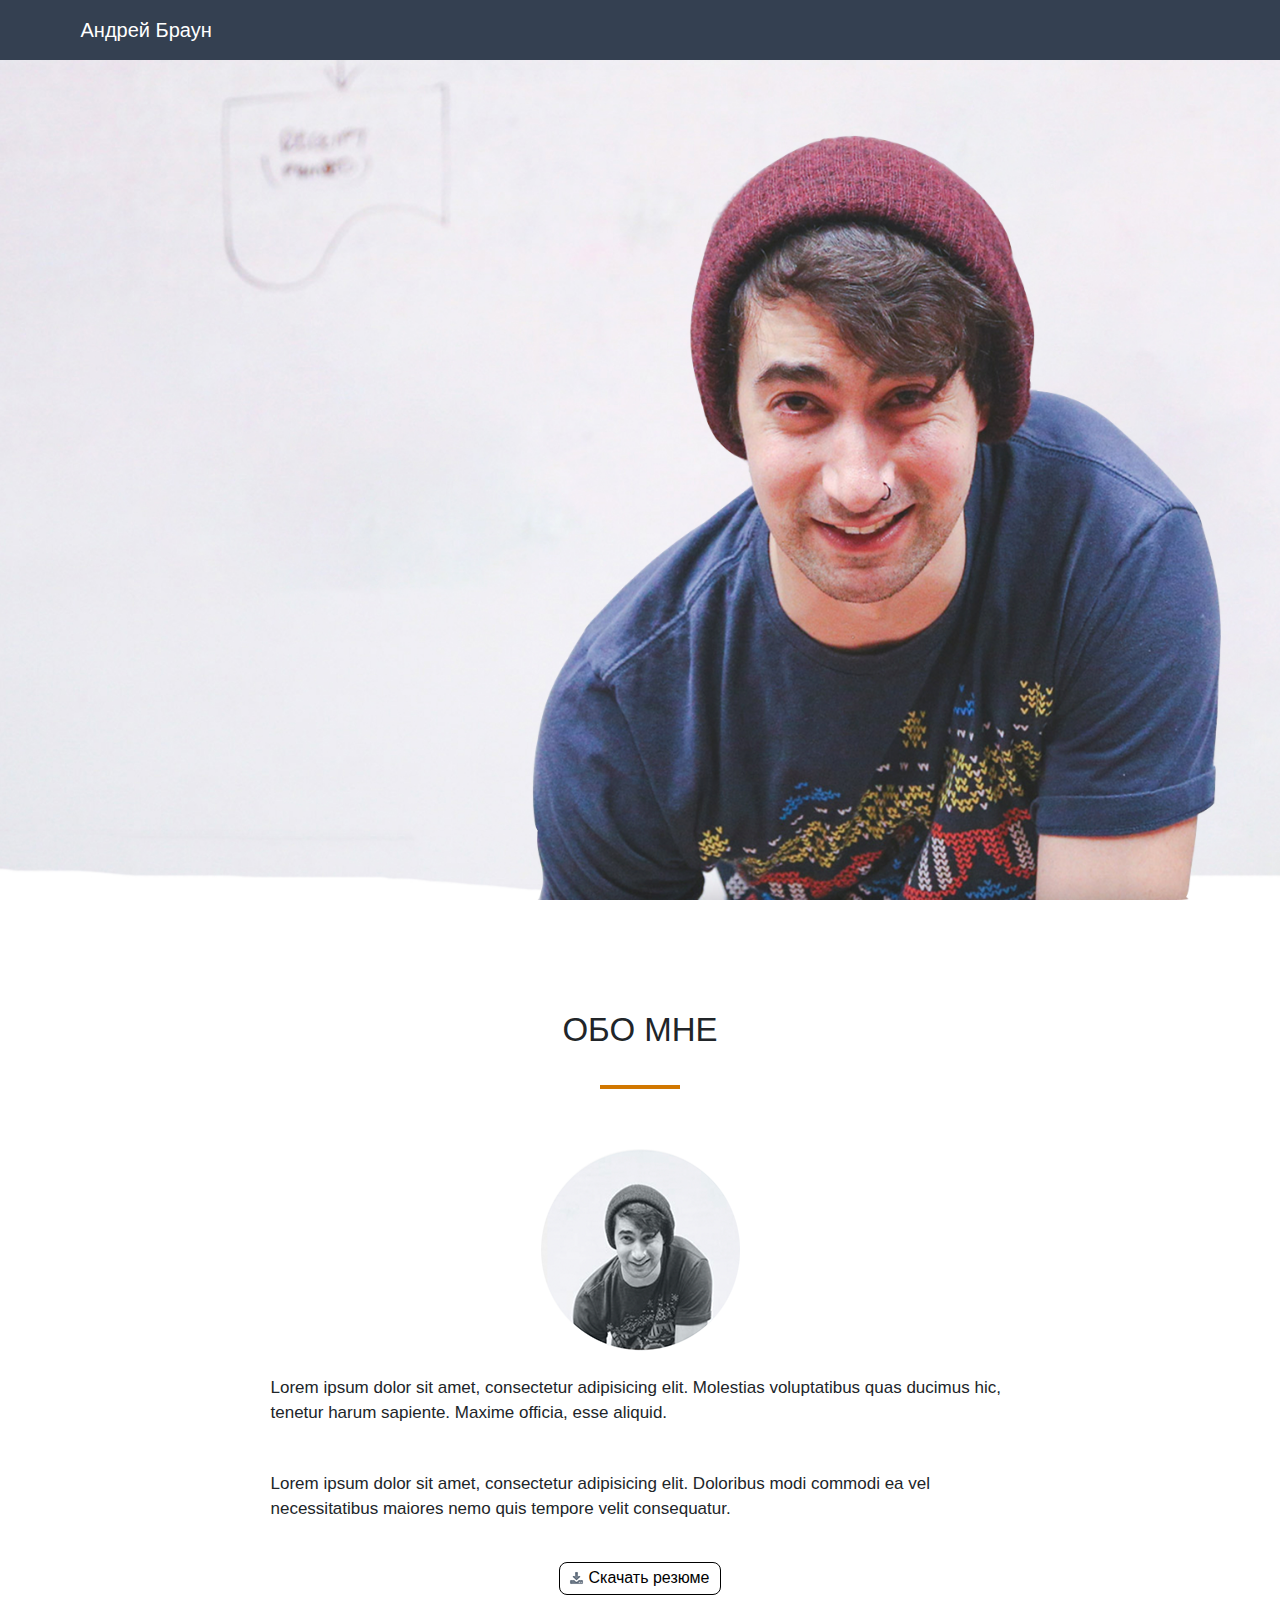
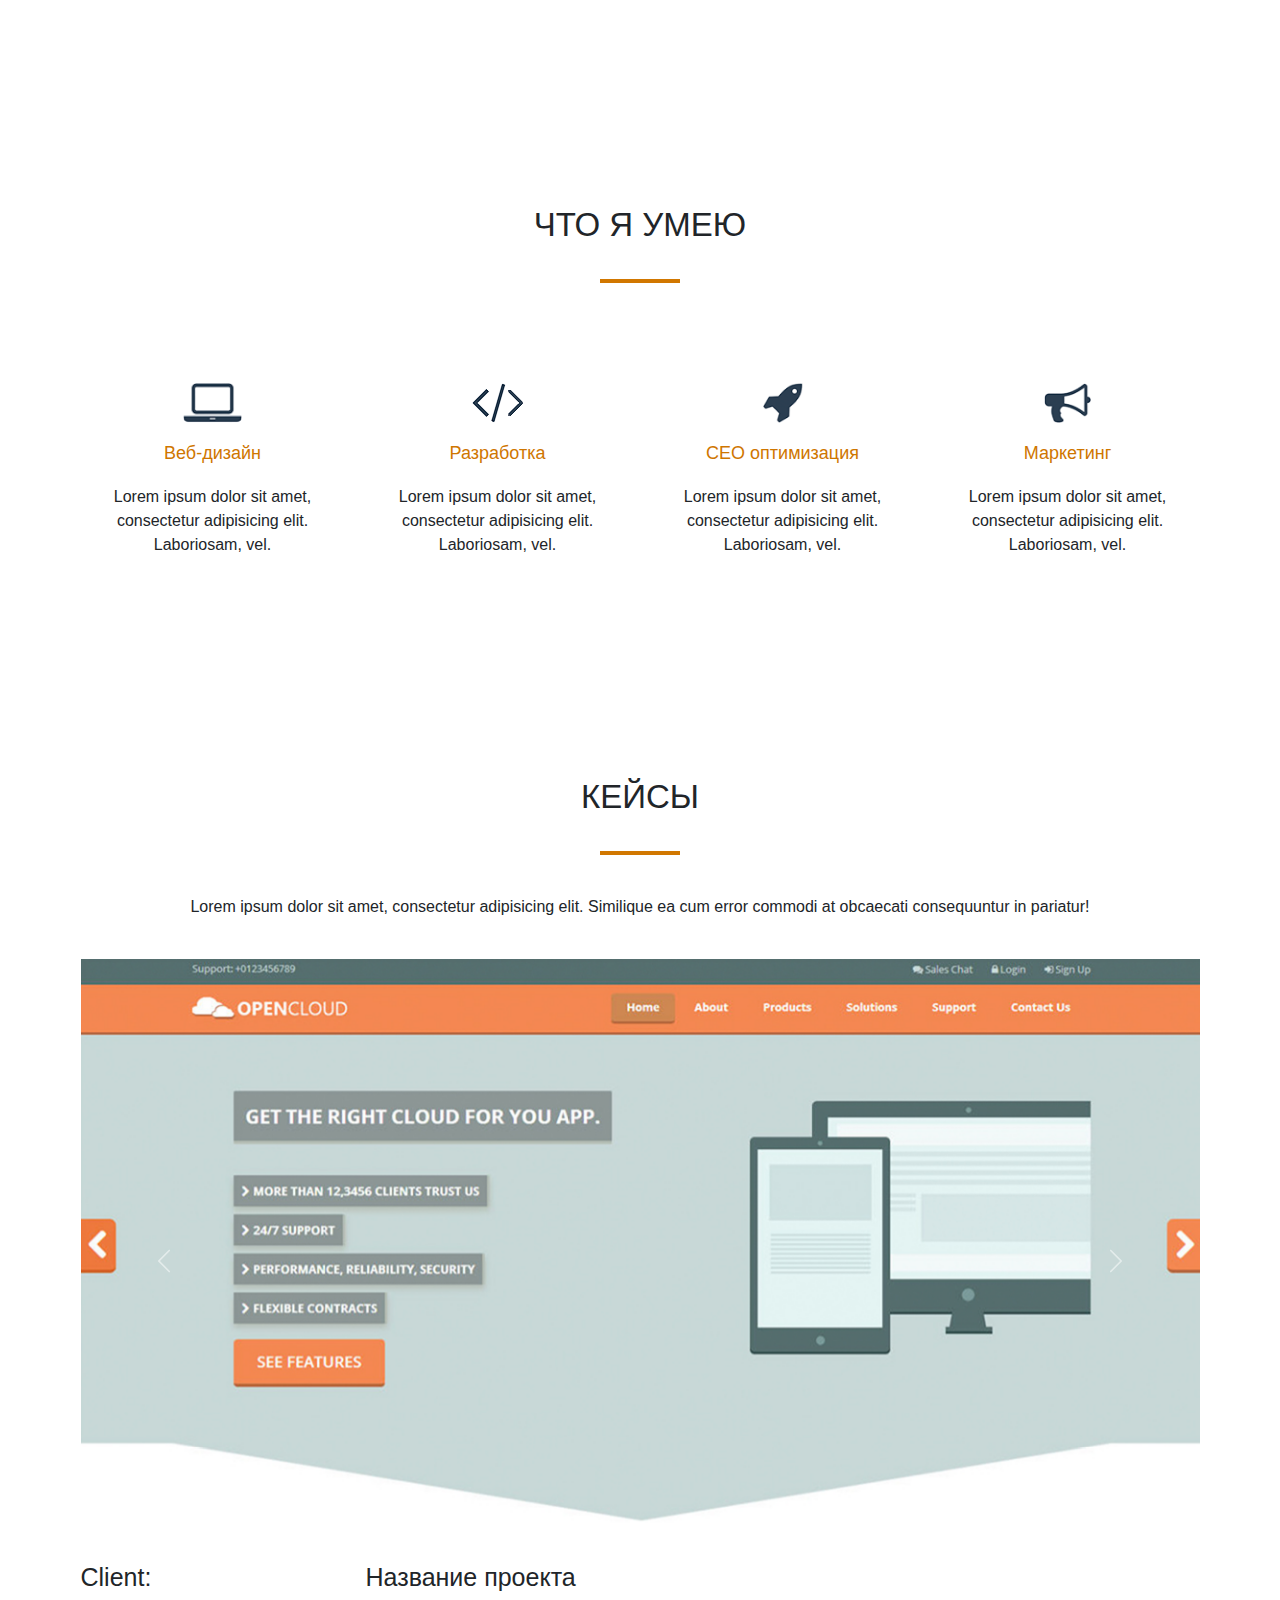
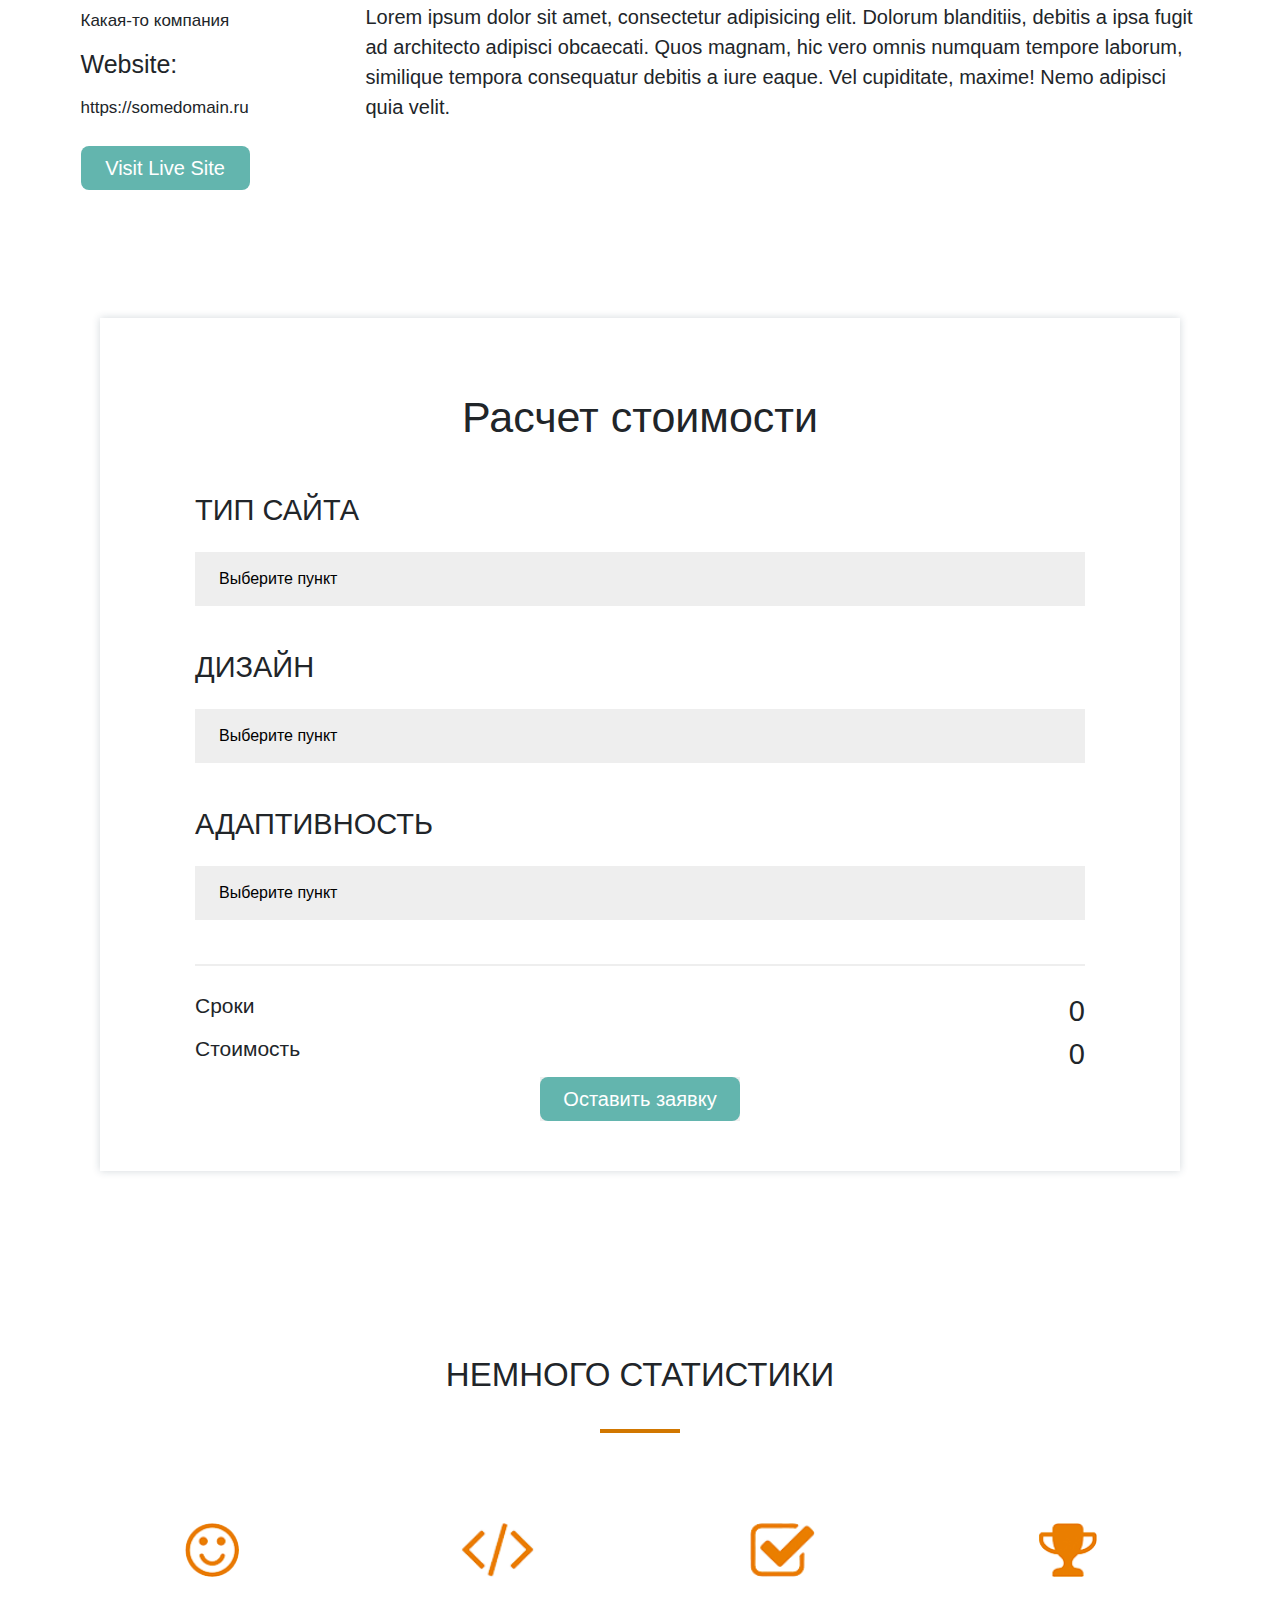
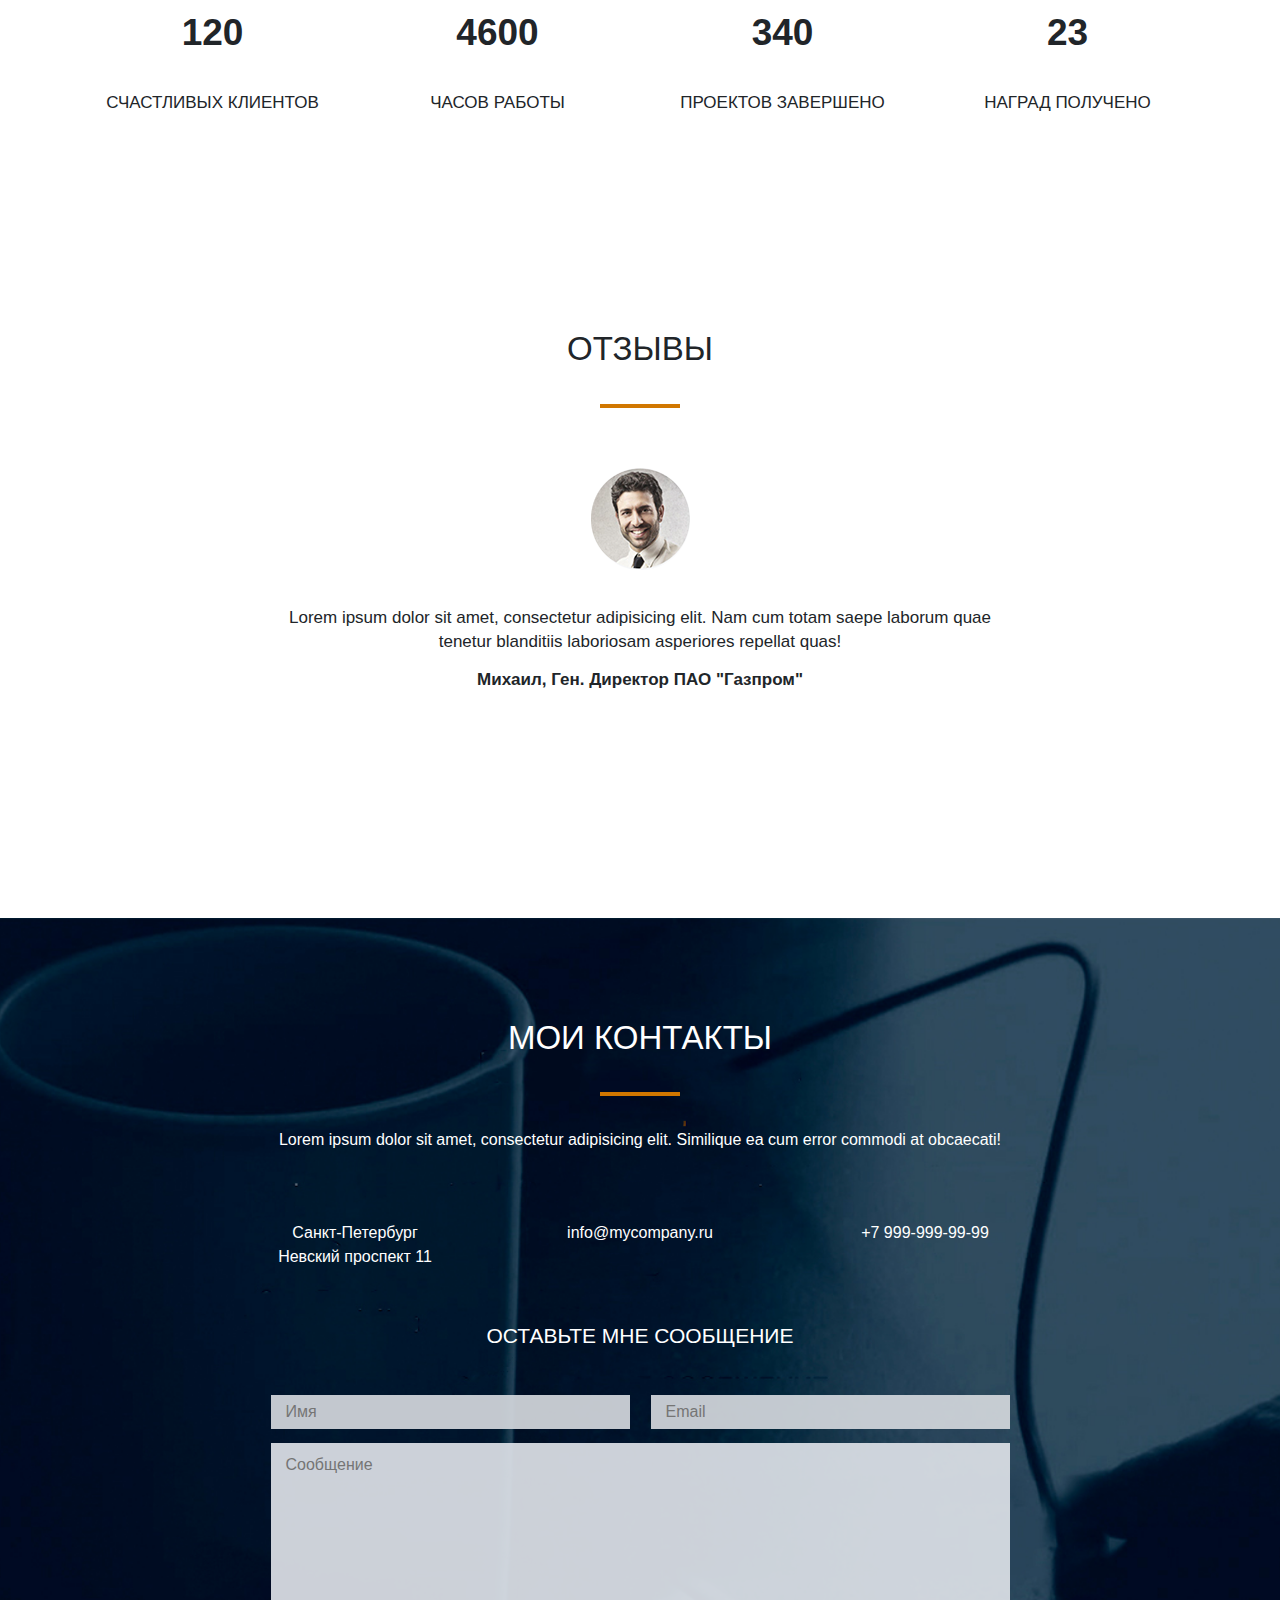
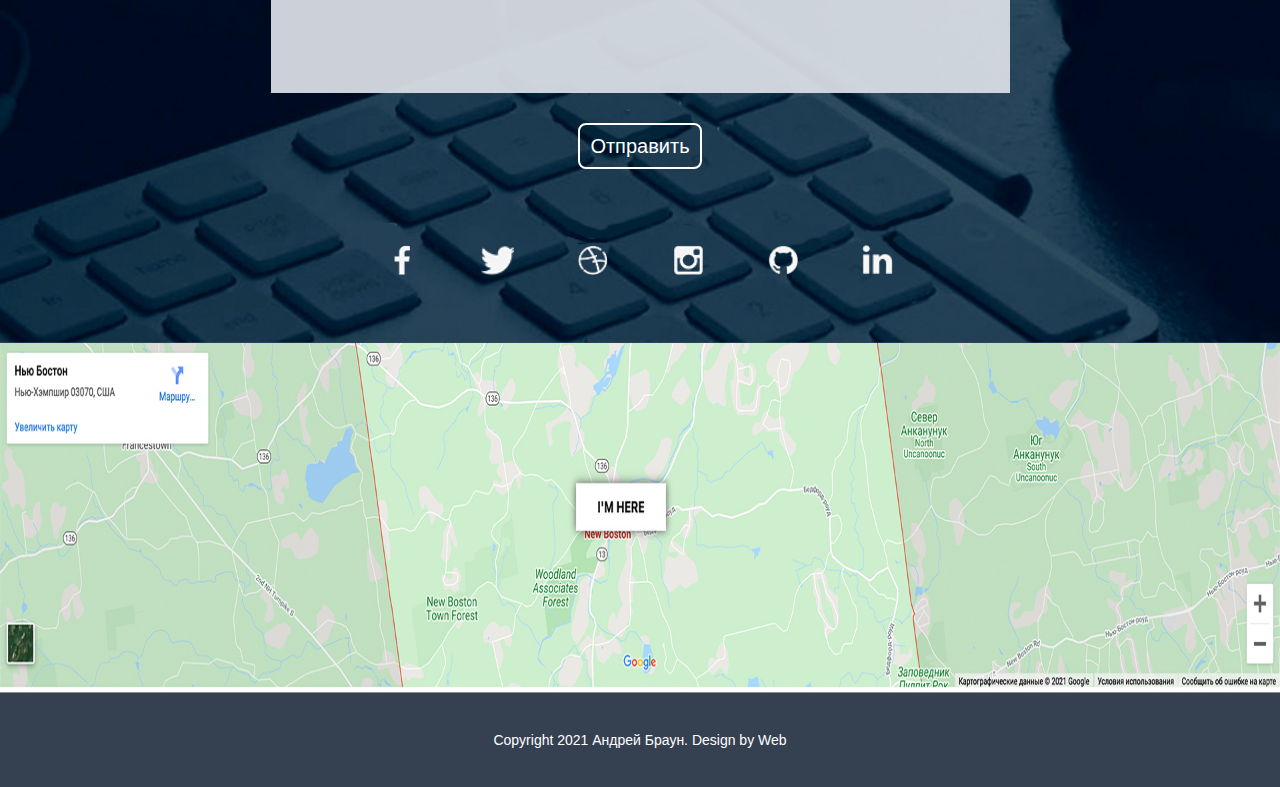
==== index.html @ 735cab41 "Дз 7-8 раздел" ====
﻿<!DOCTYPE html>
<html lang="en">
<head>
    <meta charset="UTF-8">
    <meta name="description" content="Это моя первая страница...">
    <meta name="author" content="Andrey">
    <meta name="robots" content="all">
    <meta property="og:title" content="Это моя первая страница...">
    <meta name="viewport" content="width=device-width, initial-scale=1.0">
    <title>Андрей Браун - Веб-разработчик</title>
    <link rel="stylesheet" href="css/reset.css">
    <link rel="stylesheet" href="css/bootstrap.min.css">
    <link rel="stylesheet" href="css/style.css">
    <link rel="stylesheet" href="css/font-awesome.css">
</head>
<body>
    <header>
        <nav>

            <div class="container">
                <div class="row">
                    <div class="col-xxl-2 col-xl-3 col-lg-3 col-7 ">
                        <div class="logo">Андрей Браун</div>
                    </div>
                    <div class="col-xxl-6 col-xl-7 col-lg-9 offset-xxl-4 offset-xl-2 px-0 d-none d-lg-block">
                        <div class="menu">
                            <ul>
                                <li><a href="#">Обо мне</a></li>
                                <li><a href="#">Услуги</a></li>
                                <li><a href="#">Кейсы</a></li>
                                <li><a href="#">Прайс</a></li>
                                <li><a href="#">Отзывы</a></li>
                                <li><a href="#">Контакты</a></li>
                            </ul>
                        </div>
                    </div>
                    <div class="col-5 d-flex justify-content-center flex-column align-items-end d-lg-none">
                        <div class="dropdown">
                            <a class="btn btn-secondary dropdown-toggle" href="#" role="button" id="dropdownMenuLink" data-bs-toggle="dropdown" aria-expanded="false">
                                Меню
                            </a>

                            <ul class="dropdown-menu" aria-labelledby="dropdownMenuLink">
                                <li><a class="dropdown-item" href="#">Обо мне</a></li>
                                <li><a class="dropdown-item" href="#">Услуги action</a></li>
                                <li><a class="dropdown-item" href="#">Кейсы</a></li>
                                <li><a class="dropdown-item" href="#">Прайс</a></li>
                                <li><a class="dropdown-item" href="#">Отзывы</a></li>
                                <li><a class="dropdown-item" href="#">Контакты</a></li>
                            </ul>
                        </div>
                    </div>
                </div>
            </div>
        </nav>
    </header>
    <main>
            <section class="main">
            <div class="container h-100">
                <div class="row align-items-center h-100">
                    <div class="col-lg-6 mt-5 pt-5">
                        <div class="title__container mt-5">
                            <h1>Привет <br> Я Андрей Браун</h1>
                            <h4>Фулл стек веб-разработчик</h4>
                            <input type="submit" value="Обо мне">
                            <input type="submit" value="Мои работы">
                        </div>
                    </div>
                </div>
            </div>
            </section>

        <section class="about_me">
            <div class="about_me_container container">
               <div class="row justify-content-center">
               <div class="col-12 col-sm-10 col-md-8">
                   <h2>Обо мне</h2>
                <hr>
                <img src="img/андрей.png" alt="">
                <p class="firstText">Lorem ipsum dolor sit amet, consectetur adipisicing elit. Molestias voluptatibus quas ducimus hic, tenetur harum sapiente. Maxime officia, esse aliquid.</p>
                <p class="secondText">Lorem ipsum dolor sit amet, consectetur adipisicing elit. Doloribus modi commodi ea vel necessitatibus maiores nemo quis tempore velit consequatur.</p>
                <a href="#">Скачать резюме</a>
               </div>
            </div>
        </div>
        </section>
   
        <section class="skills">
            <div class="skills_container container">
                <h2>Что я умею</h2>
                <hr>
                <div class="row justify-content-center text-center">
                    <div class="col-12 col-sm-6 col-md-3 skills_item"> <img src="img/ноут.png" alt="">
                        <h3>Веб-дизайн</h3>
                        <p>Lorem ipsum dolor sit amet, consectetur adipisicing elit. Laboriosam, vel.</p>
                    </div>
                    <div class="col-12 col-sm-6 col-md-3 skills_item mt-5 mt-sm-0"><img src="img/знак.png" alt="">
                        <h3>Разработка</h3>
                        <p>Lorem ipsum dolor sit amet, consectetur adipisicing elit. Laboriosam, vel.</p>
                    </div>
                    <div class="col-12 col-sm-6 col-md-3 skills_item mt-5 mt-md-0"><img src="img/ракета.png" alt="">
                        <h3>СЕО оптимизация</h3>
                        <p>Lorem ipsum dolor sit amet, consectetur adipisicing elit. Laboriosam, vel.</p>
                    </div>
                    <div class="col-12 col-sm-6 col-md-3 skills_item mt-5 mt-md-0"><img src="img/граммофон.png" alt="">
                        <h3>Маркетинг</h3>
                        <p>Lorem ipsum dolor sit amet, consectetur adipisicing elit. Laboriosam, vel.</p>
                    </div>
                </div>

            </div>
        </section>
     
        <section class="case">
            <div class="case_container container">
                <h2>Кейсы</h2>
                <hr>
                <p class="case_subscription">Lorem ipsum dolor sit amet, consectetur adipisicing elit. Similique ea cum error commodi at obcaecati consequuntur in pariatur!</p>
                <div id="carouselExampleControls" class="carousel slide" data-bs-ride="carousel">
                  <div class="carousel-inner">
                    <div class="carousel-item active">
                        <img src="img/Фотка.jpg" class="d-block w-100" alt="...">
                    </div>
                    <div class="carousel-item">
                      <img src="img/Портфолио1.jpg" class="d-block w-100" alt="...">
                    </div>
                    <div class="carousel-item">
                        <img src="img/Портфолио2.jpg" class="d-block w-100" alt="...">
                    </div>
                  </div>
                      <button class="carousel-control-prev" type="button" data-bs-target="#carouselExampleControls"  data-bs-slide="prev">
                        <span class="carousel-control-prev-icon" aria-hidden="true"></span>
                        <span class="visually-hidden">Предыдущий</span>
                      </button>
                      <button class="carousel-control-next" type="button" data-bs-target="#carouselExampleControls"  data-bs-slide="next">
                        <span class="carousel-control-next-icon" aria-hidden="true"></span>
                        <span class="visually-hidden">Следующий</span>
                      </button>
                    </div>
                <div class="row justify-content-between">
                    <div class="col-12 col-md-3 col-lg-2 description_left">
                        <h3>Client:</h3>
                        <p>Какая-то компания</p>
                        <h3>Website:</h3>
                        <p>https://somedomain.ru</p>
                        <a href="#">Visit Live Site</a>
                    </div>
                    <div class="col-12 col-md-9 description_right mt-3 mt-md-0">
                        <h4>Название проекта</h4>
                        <p>Lorem ipsum dolor sit amet, consectetur adipisicing elit. Dolorum blanditiis, debitis a ipsa fugit ad architecto adipisci obcaecati. Quos magnam, hic vero omnis numquam tempore laborum, similique tempora consequatur debitis a iure eaque. Vel cupiditate, maxime! Nemo adipisci quia velit.</p>
                    </div>
                </div>
            </div>
        </section>
    
        <section class="cost">
            <div class="cost_container container">
                <h2>Расчет стоимости</h2>
                <div class="cost_inner">
                    <h3>Тип Сайта</h3>
                    <select class="mySelect" name="type" id="typeSite">
                        <option value="1" selected disabled>Выберите пункт</option>
                        <option value="2">Сайт-визитка</option>
                        <option value="3">Корпоративный сайт</option>
                        <option value="4">Интернет-магазин</option>
                    </select>
                    <h3>Дизайн</h3>
                    <select class="mySelect" name="type" id="typeSite">
                        <option value="1" selected disabled>Выберите пункт</option>
                        <option value="2">Шаблонный</option>
                        <option value="3">Уникальный</option>
                        <option value="4">WOW-Дизайн</option>
                    </select>
                    <h3>Адаптивность</h3>
                    <select class="mySelect" name="type" id="typeSite">
                        <option value="1" selected disabled>Выберите пункт</option>
                        <option value="2">Только ПК</option>
                        <option value="3">Только мобильный сайт</option>
                        <option value="4">ПК + Мобильный</option>
                    </select>
                    <hr>
                    <div class="cost_footer">
                        <div class="days">
                            <p class="text">Сроки</p>
                            <p class="zero">0</p>
                            <div class="clear"></div>
                        </div>

                        <div class="price">
                            <p class="text">Стоимость</p>
                            <p class="zero">0</p>
                            <div class="clear"></div>
                        </div>
                        <div class="row justify-content-center text-center">
                            <div class="col-12 ">
                                <button class="mx-auto"><a href="#">Оставить заявку</a></button>
                            </div>
                        </div>
                    </div>
                </div>
            </div>
        </section>
    
        <section class="statistic">
            <div class="statistic_container container">
                <h2>Немного статистики</h2>
                <hr>
                <div class="row justify-content-center text-center">

                    <div class="col-12 col-sm-6 col-md-3  statistic_item ">
                        <img src="img/смайл.png" alt="">
                        <h3>120</h3>
                        <p>Счастливых клиентов</p>
                    </div>
                    <div class=" col-12 col-sm-6 col-md-3  statistic_item mt-5 mt-sm-0">
                        <img src="img/скобки.png" alt="">
                        <h3>4600</h3>
                        <p>Часов работы</p>
                    </div>
                    <div class="col-12 col-sm-6 col-md-3  statistic_item mt-5 mt-md-0">
                        <img src="img/галочка.png" alt="">
                        <h3>340</h3>
                        <p>Проектов завершено</p>
                    </div>
                    <div class="col-12 col-sm-6 col-md-3  statistic_item mt-5 mt-md-0">
                        <img src="img/кубок.png" alt="">
                        <h3>23</h3>
                        <p>Наград получено</p>
                    </div>
                </div>
            </div>
        </section>
    
        <section class="comments">
            <div class="comments_container container">
                <h2>Отзывы</h2>
                <hr>
                <div class="row justify-content-center text-center">
                <div class="comments col-12 col-md-8">
                    <img src="img/Михаил.png" alt="">
                    <p>Lorem ipsum dolor sit amet, consectetur adipisicing elit. Nam cum totam saepe laborum quae tenetur blanditiis laboriosam asperiores repellat quas!</p>
                    <p> <span>Михаил, Ген. Директор ПАО "Газпром"</span></p>
                </div>
                </div>
            </div>
        </section>
    
            <section class="contacts">
            <div class="contacts_container container">
                <h2>Мои Контакты</h2>
                <hr>
                <p class="contacts_subscription">Lorem ipsum dolor sit amet, consectetur adipisicing elit. Similique ea cum error commodi at obcaecati!</p>
                <div class="contacts_data row justify-content-center text-center">
                    <div class="contacts_data_item col-12 col-md-4 col-lg-3">
                        <img src="img/geo.png" alt="">
                        <p>Санкт-Петербург <br> Невский проспект 11</p>
                    </div>
                    <div class="contacts_data_item col-12 col-md-4 col-lg-3 mt-4 mt-md-0">
                        <img src="img/mail.png" alt="">
                        <p>info@mycompany.ru</p>
                    </div>
                    <div class="contacts_data_item col-12 col-md-4 col-lg-3 mt-4 mt-md-0">
                        <img src="img/tel.png" alt="">
                        <p>+7 999-999-99-99</p>
                    </div>
                </div>
                <h3>Оставьте мне сообщение</h3>
                <form action="#">
                    <div class="contacts_inputs row justify-content-center text-center">
                        <div class="col-12 col-sm-4 "><input type="text" placeholder="Имя"></div>
                        <div class="col-12 col-sm-4 "><input class="secondInput " type="text" placeholder="Email"></div>
                        </div>
                    <div class="row justify-content-center text-center">
                        <div class="col-12 col-sm-8">
                            <textarea placeholder="Сообщение" name="message" id="messageText" cols="30" rows="10"></textarea>
                        </div>
                    </div>
                    <input type="submit" value="Отправить">
                </form>
                <div class="contacts_social row row justify-content-center text-center">
                   <div class="col-4 col-md-1 ">
                   <a href="#"><img src="img/фб.png" alt=""></a>
                   </div>
                   <div class="col-4 col-md-1 ">
                   <a href="#"><img src="img/твитер.png" alt=""></a>
                   </div>
                   <div class="col-4 col-md-1 ">
                   <a href="#"><img src="img/мяч.png" alt=""></a>
                   </div>
                    <div class="col-4 col-md-1 mt-5 mt-md-0">
                       <a href="#"><img src="img/инст.png" alt=""></a>
                   </div>
                   <div class="col-4 col-md-1 mt-5 mt-md-0">
                       <a href="#"><img src="img/киса.png" alt=""></a>
                   </div>
                   <div class="col-4 col-md-1 mt-5 mt-md-0">
                       <a href="#"><img src="img/ин.png" alt=""></a>
                   </div>
                </div>
            </div>
        </section>
</main>
 
    <footer>
        <div class="map">
            <img src="img/map.jpg" alt="">
        </div>

        <div class="footer">
            <div class="footer_container">
                <p>Copyright 2021 Андрей Браун. Design by Web</p>
            </div>
        </div>
    </footer>
<script src="js/bootstrap.bundle.min.js"></script>
</body>
</html>
---- css/style.css ----
body{
    font-family: Arial, sans-serif;
}
nav{
    width: 100%;
    height: 60px;
    background: #344051;
    position: fixed;
    z-index: 10;
}

.logo{
    color: #fff;
    font-size: 20px;
    line-height: 60px;
    -webkit-animation: comming 2s ease;
    -o-animation: comming 2s ease;
    animation: comming 2s ease;
}
.menu{
    float: left;
}

.menu li{
    float: left;
    font-size: 16px;
    color: white;
    line-height: 60px;
    margin-right: 36px;
    text-transform: uppercase;
    -webkit-animation: topshift 0.5s ease forwards;
    -o-animation: topshift 0.5s ease forwards;
    animation: topshift 0.5s ease forwards;
    opacity: 0;
}
.menu li a{
    text-decoration: none;
    transition: all 0.3s;
    color: white;
    transform: scale(1);
    display: inline-block;
    
}

.menu li a:visited{
    color: white;
}

.menu li a:hover{
    color: #e88604;
}
.menu li a:active{
    transform: scale(1.1);
}
@keyframes comming{
    from{
        opacity: 0;
    }
    to{
        opacity: 1;
    }
}
@keyframes topshift{
    from{
        opacity: 0;
        margin-top: -80px;
    }
    to{
        opacity: 1;
        margin-top: 0px;
    }
}
.menu li:nth-child(2){
    animation-delay: 0.4s;
}
.menu li:nth-child(3){
    animation-delay: 0.8s;
}
.menu li:nth-child(4){
    animation-delay: 1.2s;
}
.menu li:nth-child(5){
    animation-delay: 1.6s;
}
.menu li:nth-child(6){
    animation-delay: 2s;
}

.main{
    width: 100%;
    height: 100vh;
    background: url(../img/Парень.png) 90% 100%/auto 85% no-repeat, url(../img/фон.jpg) center/cover no-repeat;
}

.title__container{
   
    color: #2c384a;
    text-align: center;
  
}


.title__container h1{
    font-size: 60px;
    text-align: center;
    font-weight: bold;
}

.title__container h4{
    color: #79818d;
    text-align: center;
    margin-top: 30px;
    font-size: 22px;
}

.title__container input{
    width: 96px;
    height: 40px;
    text-align: center;
    border: 2px solid #6d7682;
    background: none;
    border-radius: 5px;
    color: #6d7682;
    font-size: 13px;
    cursor: pointer;
    margin: 50px 14px 0px 14px;
}
.title__container input{
    transition: all 0.2s;
    transform: scale(1);
}
.title__container input:hover{
    background: #344051;
    color: white;
}
.title__container input:active{
    transform: scale(1.1)
}

@keyframes titlemove {
    from {
        margin-left: -300px;
        opacity: 0;
    }

    to {
        margin-left: 0px;
        opacity: 1;
    }
}

.title__container {
    opacity: 0;
    animation: titlemove 0.4s ease forwards;
    animation-delay: 3s;
    
}



.about_me_container h2{
    text-align: center;
    width: 156px;
    font-size: 33px;
    margin: 110px auto 30px;
    padding-bottom: 5px;
    text-transform: uppercase;
    
}

.about_me_container{
    
    padding-bottom: 100px;
}
.about_me_container img{
    display: block;
    margin: 0 auto;
 }

.about_me_container hr{
    height: 4px;
    border: none;
    background: #d17700;
    width: 80px;
    margin: 0 auto 60px;
    opacity: 1;
    
}

.about_me_container p{
    margin-top: 24px;
    font-size: 17px;
    
}

@media (max-width: 740px){
    .about_me_container p{
        text-align: center;
    }
}

.about_me_container .secondText{
    margin-top: 45px;
}

.about_me_container a{
    display: block;
    width: 162px;
    height: 33px;
    text-align: center;
    border: 1px solid black;
    border-radius: 8px;
    line-height: 30px;
    margin: 40px auto 0;
    font-size: 16px;
    background: url(../img/иконка.png) 6%/auto no-repeat;
    padding-left: 18px;
    color: black;
    text-decoration: none;
    
}
.about_me_container a:active{
    transform: scale(1.1);
}

.skills{
    background: url(../img/ФонЧТ.jpg) center/cover no-repeat;
}
.skills_container{
    padding-top: 110px;
    padding-bottom: 96px;
}
.skills_container h2{
    text-align: center;
    width: 214px;
    font-size: 33px;
    margin: 0px auto 30px;
    padding-bottom: 5px;
    text-transform: uppercase;
    
}
.skills_container hr{
    height: 4px;
    border: none;
    background: #d17700;
    width: 80px;
    margin: 0 auto 100px;
    opacity: 1;
}

.skills_item img{
    margin-bottom: 20px;
    height: 40px;
}
.skills_item h3{
    font-size: 18px;
    color: #cf7600;
    margin-bottom: 20px;
}
.skills_item p{
    font-size: 16px;
}
.clear{
    clear:both;
}


.case{
    padding-top: 110px;
    padding-bottom: 128px;
}

.case_container{
    
}
.case_container h2{
    text-align: center;
    width: 214px;
    font-size: 33px;
    margin: 0px auto 30px;
    padding-bottom: 5px;
    text-transform: uppercase;
    
}

.case_container hr{
    height: 4px;
    border: none;
    background: #d17700;
    width: 80px;
    margin: 0 auto 40px;
    opacity: 1;
    
}

.case_subscription{
    text-align: center;
    font-size: 16px;
    margin-bottom: 40px;
}

.case_container img{
    width: 100%;
    margin-bottom: 40px;
}

.description_left{
   
}
.description_left h3{
    font-size: 25px;
    
}

.description_left p{
    font-size: 17px;
    margin: 16px 0;
}

.description_left a{
    margin-top: 25px;
    display: block;
    width: 100%;
    background: #63b5ae;
    height: 44px;
    line-height: 44px;
    text-align: center;
    color: white;
    font-size: 20px;
    border-radius: 8px;
    text-decoration: none;
}
.description_right h4{
    font-size: 25px;
    margin-bottom: 10px;
}
.description_right p{
    font-size: 20px;

}
.description_left a:active{
    transform: scale(1.1);
}
.description_left a:hover{
    background-color: #5e6e70;
    color: #63b5ae;
}
.cost{
    padding-bottom: 84px;
}
.cost_container{
    max-width: 1080px;
    -webkit-box-shadow: 0px 0px 8px 0px rgba(34, 60, 80, 0.2);
    -moz-box-shadow: 0px 0px 8px 0px rgba(34, 60, 80, 0.2);
    box-shadow: 0px 0px 8px 0px rgba(34, 60, 80, 0.2);

    padding-top: 74px;
}

.cost_container h2{
     text-align: center;
    max-width: 358px;
    font-size: 43px;
    margin: 0px auto 50px;
    
}
.cost_inner{
    max-width: 890px;
    margin: 0 auto;
    padding-bottom: 50px;
}

.cost_inner h3{
    font-size: 29px;
    text-transform: uppercase;
    margin-bottom: 24px;
}
.cost_inner select{
    margin-bottom: 44px;
}

.cost_inner hr{
    height: 2px;
    border: none;
    background: #eee;
    width: 100%;
    margin: 0 auto 24px;
    opacity: 1;
    
}

.mySelect{
    display: block;
    width: 100%;
    max-width: 890px;
    height: 54px;
    background: #eeeeee;
    padding-left: 24px;
    font-size: 16px;
    -webkit-appearance: none;
    -moz-appearance: none;
    appearance: none;
    background:  url(../img/select.png) 98% 54%/auto no-repeat, #eee;
}

.days, .price{
    margin-bottom: 0px;
    font-size: 21px;
    
}
.cost_footer p{
    margin-bottom: 0;
}
.cost_footer .text{
    float: left;
}

.cost_footer .zero{
    font-size: 29px;
    float: right;
}

.cost_footer button a{
    width: 200px;
    display: block;
    background: #63b5ae;
    height: 44px;
    line-height: 44px;
    text-align: center;
    color: white;
    font-size: 20px;
    border-radius: 8px;
    text-decoration: none;
}
.cost_footer button a:hover {
    background: #4e938d; 
}
.cost_footer button a:active{
    transform: scale(1.1);
}

.statistic{
    background: url(../img/ФонСТ.jpg) center/cover fixed no-repeat;
}


.statistic_container{
    margin: 0 auto;
    padding-bottom: 100px;
}

.statistic_container h2{
      text-align: center;
    max-width: 390px;
    font-size: 33px;
    margin: 0px auto 30px;
    padding-bottom: 5px;
    text-transform: uppercase;
    padding-top: 100px;
}

.statistic_container hr{
    height: 4px;
    border: none;
    background: #d17700;
    width: 80px;
    margin: 0 auto 90px;
    opacity: 1;
    
}


.statistic_item{
  
}
.statistic_item img{
    height: 54px;
}
.statistic_item h3{
    font-size: 37px;
    font-weight: 800;
    margin: 34px 0;
}

.statistic_item p{
    font-size: 17px;
    font-weight: 500;
    text-transform: uppercase;
}

.margin-right{
    margin-right: 53px;
}

.comments_container{
    width: 100%;
    margin-top: 110px;
    margin: 0 auto;
    padding-bottom: 140px;
}

.comments_container h2{
     text-align: center;
    width: 100%;
    font-size: 33px;
    margin: 0px auto 30px;
    padding-bottom: 5px;
    text-transform: uppercase;
    padding-top: 100px;
}

.comments_container hr{
    height: 4px;
    border: none;
    background: #d17700;
    width: 80px;
    margin: 0 auto 60px;
    opacity: 1;
}

.comments{
    text-align: center;
}

.comments img{
    margin-bottom: 36px;
}

.comments{
    font-size: 17px;
    line-height: 24px;
    margin-bottom: 36px;
}
.comments span{
    font-weight: 800;
    
}

.contacts{
    background: url(../img/Фонпр.jpg) center/cover no-repeat;
    color: white;
}

.contacts_container{
    padding-bottom: 68px;
}

.contacts_container h2{
    text-align: center;
    max-width: 390px;
    font-size: 33px;
    margin: 0px auto 30px;
    padding-bottom: 5px;
    text-transform: uppercase;
    padding-top: 100px;
}

.contacts_container hr{
    height: 4px;
    border: none;
    background: #d17700;
    width: 80px;
    margin: 0 auto 32px;
    opacity: 1;
    
}

.contacts_subscription{
    text-align: center;
    font-size: 16px;
    margin-bottom: 48px;
}

.contacts_data_item{

}

.contacts_data_item img{
    height: 24px;
    margin-bottom: 16px;
    
}

.contacts_data_item p{
    font-size: 16px;
}

.contacts_container h3{
    margin-top: 40px;
    text-align: center;
    margin-bottom: 46px;
    font-size: 21px;
    text-transform: uppercase;
}

.contacts_inputs input{
    height: 34px;
    margin-bottom: 14px;
    background: rgba(210, 214, 220, 0.93);
    font-size: 16px;
    width: 100%;
    padding-left: 15px;
}

.contacts_inputs .secondInput{
    float: right;
}

.contacts_container textarea{
    display: block;
    width: 100%;
    resize: none;
    padding-top: 10px;
    padding-left: 15px;
    background: rgba(220, 224, 230, 0.93);
    font-size: 16px;
    margin-bottom: 30px;
}

.contacts_container input[type="submit"]{
    display: block;
    margin: 0 auto;
    background: none;
    color: white;
    border: 2px solid white;
    height: 46px;
    width: 124px;
    border-radius: 8px;
    font-size: 20px;
    margin-bottom: 76px;
}

.contacts_social{
    
}

.contacts_social a{
    display: inline-block;

    margin: 0 auto;
}
.contacts_social img{
    height: 30px;
}

.contacts_container input[type="submit"]:hover{
    background: white;
    color: #0f192a;
}
.contacts_container input[type="submit"]:active{
    transform: scale(1.1);
}

.map img{
    display: block;
    width: 100%;
    height: 350px;
}

.footer{
    background: #354051;
    height: 94px;
}

.footer_container{
    text-align: center;
    line-height: 94px;
    color: white;
}
@media (max-width: 991px){
    .title__container, .title__container h4, .title__container input{
        color: white;
    }
    .main{
        position: relative;
    }
    .main:after{
        content: "";
        position: absolute;
        top: 0;
        left: 0;
        bottom: 0;
        right: 0;
        background: rgba(0,0,0,0.6);
        z-index: 1;
    }
    .title__container{
        position: relative;
        z-index: 2;
    }
}
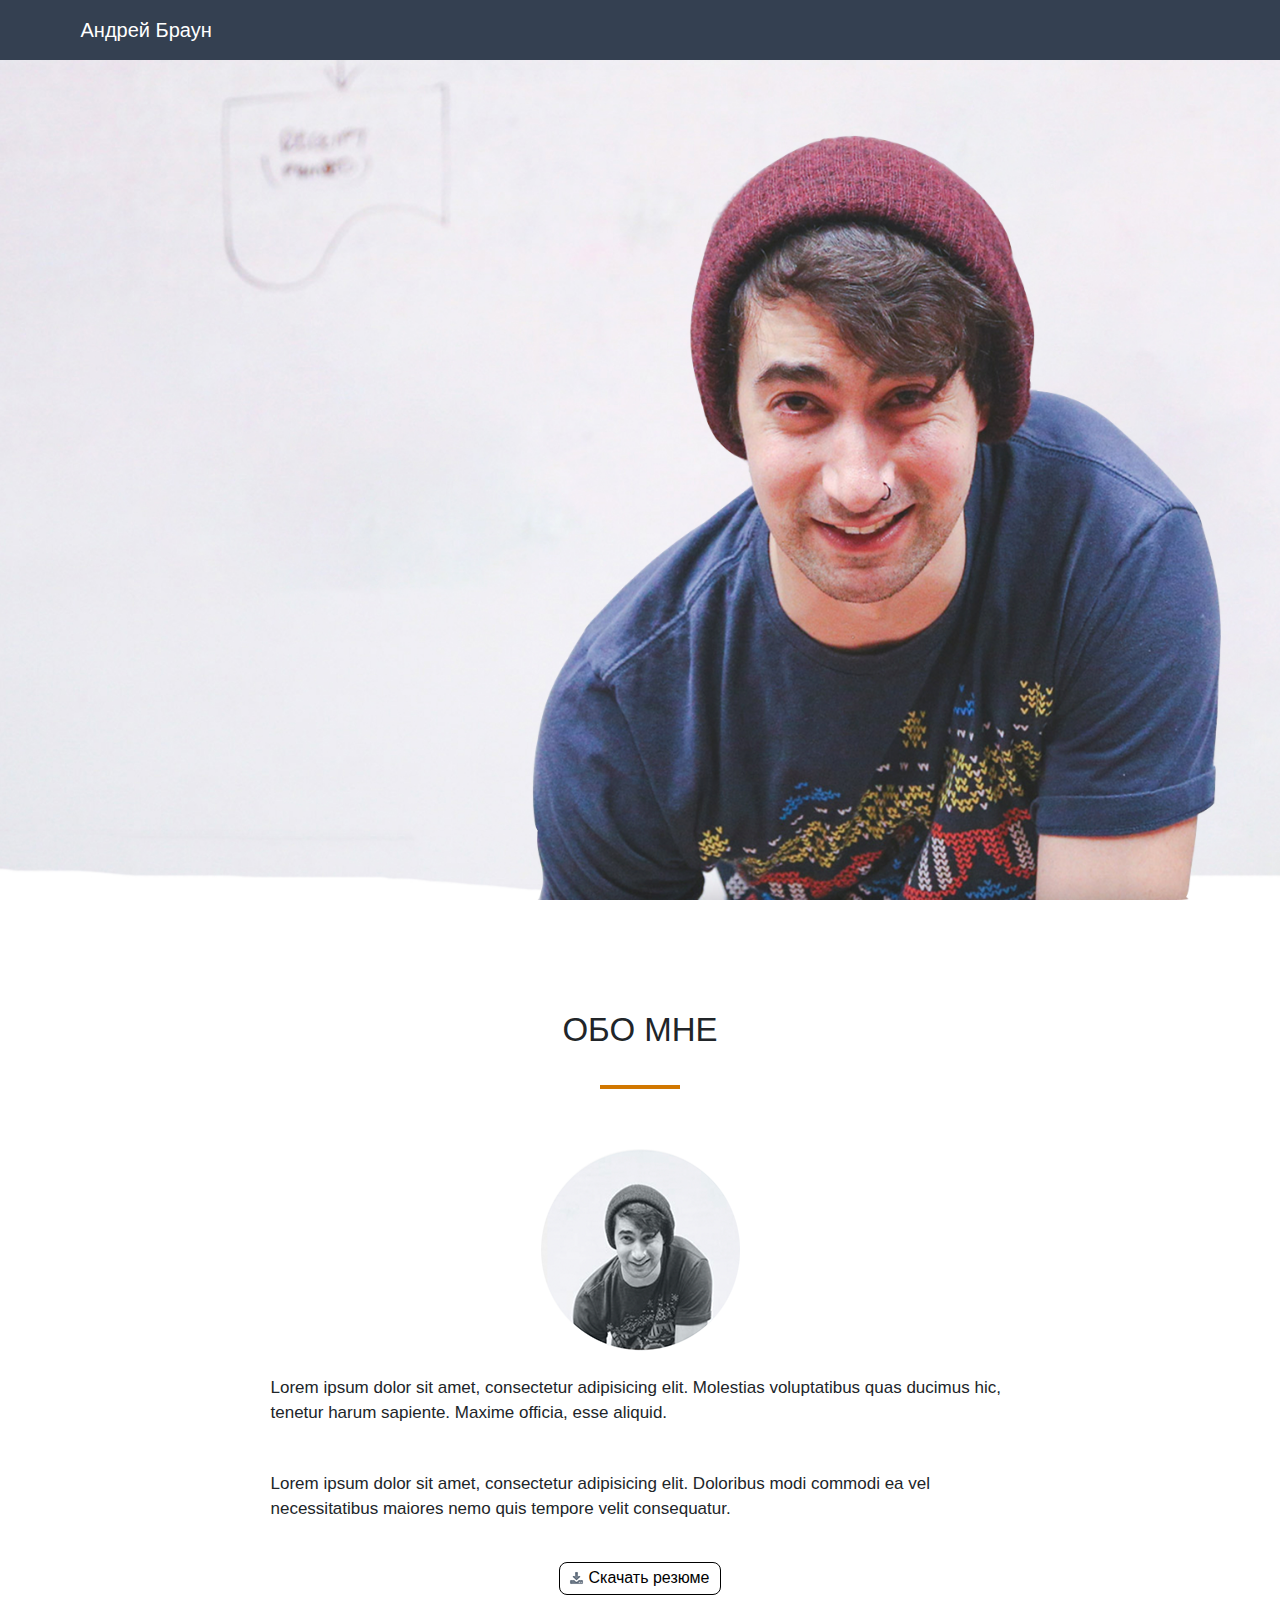
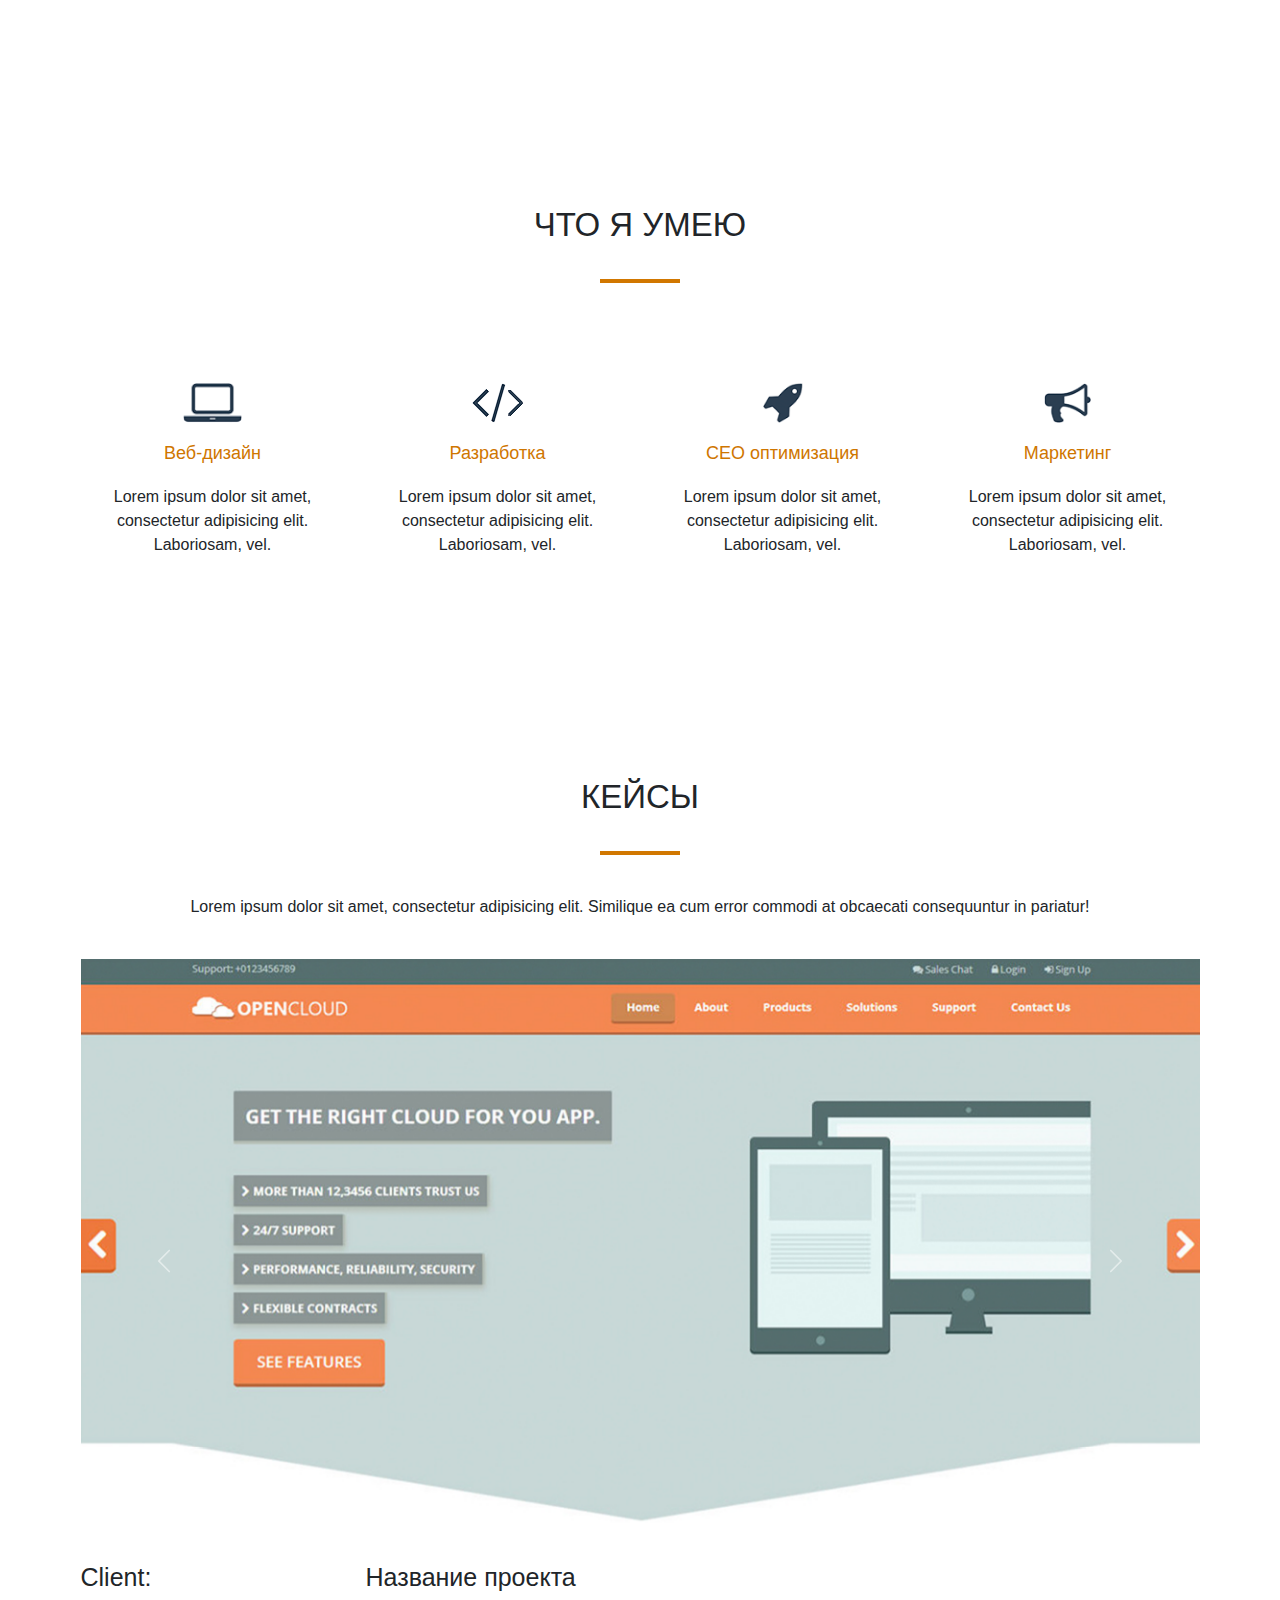
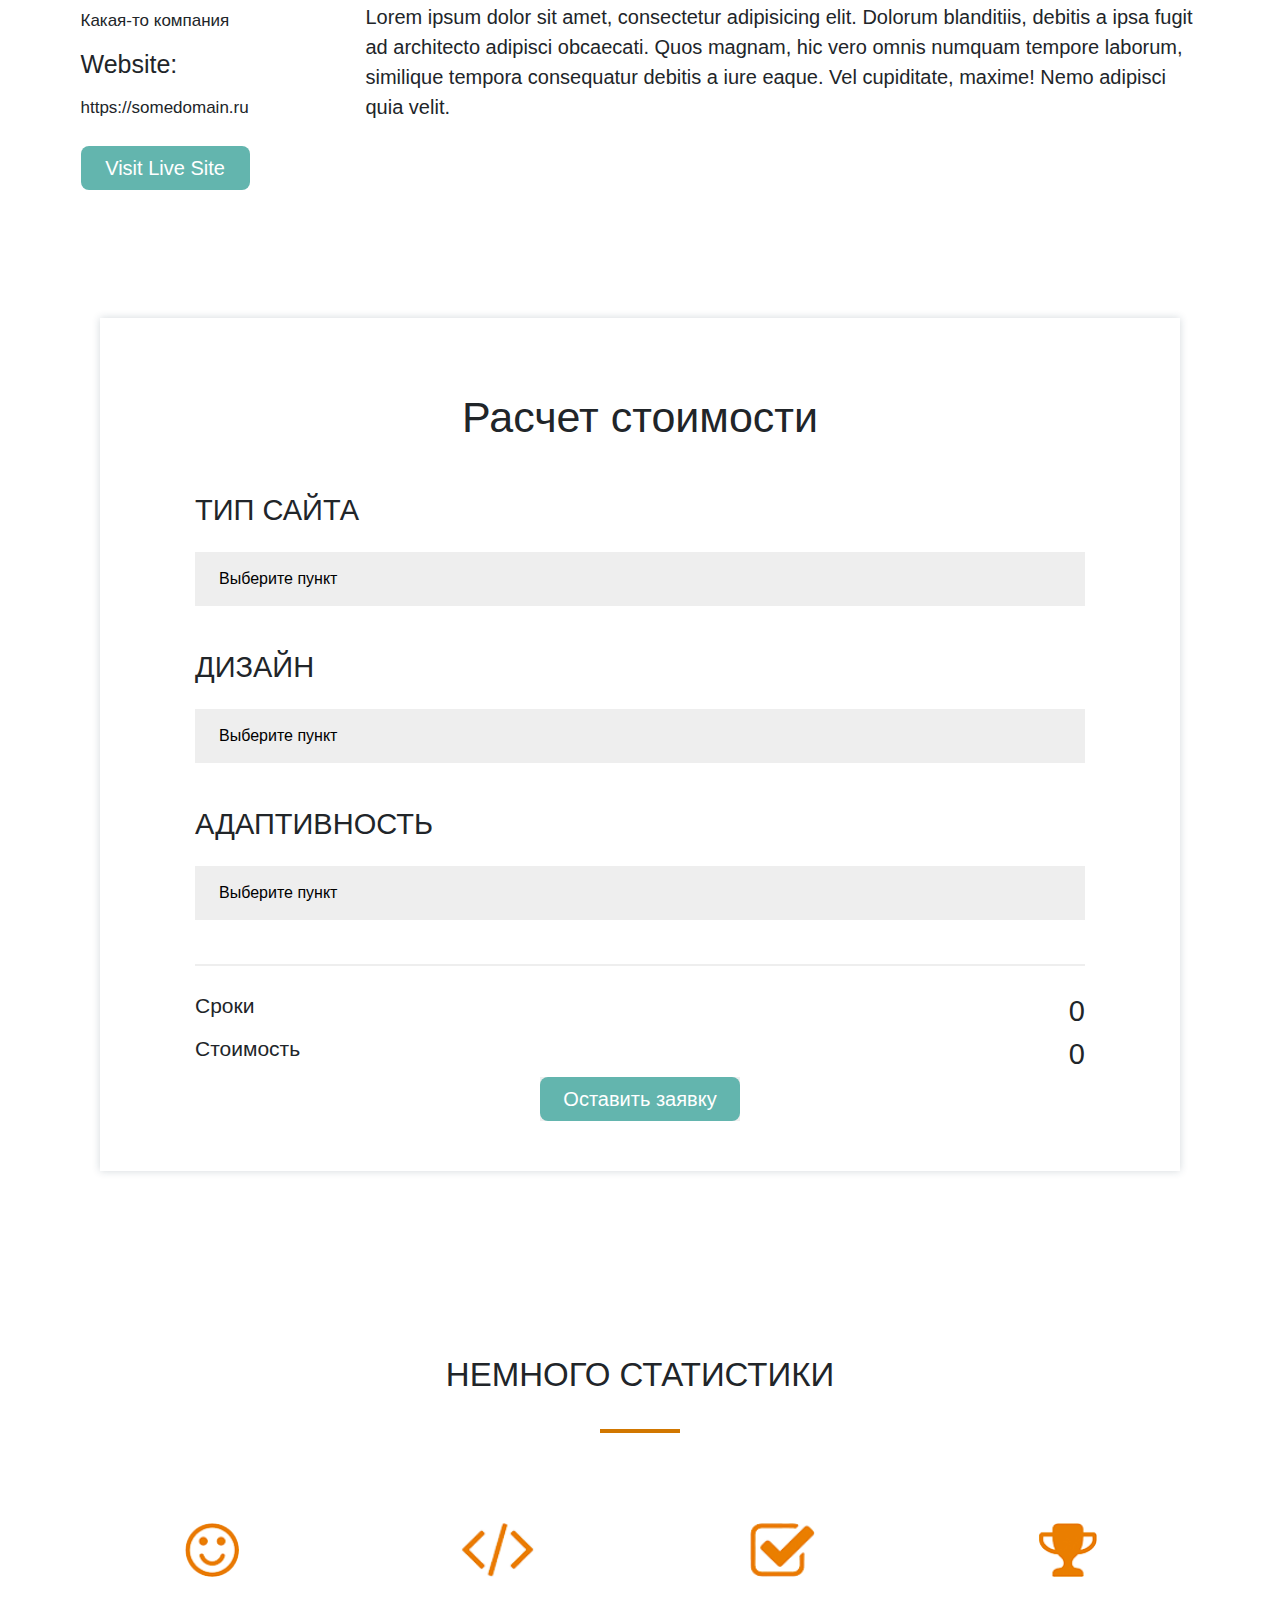
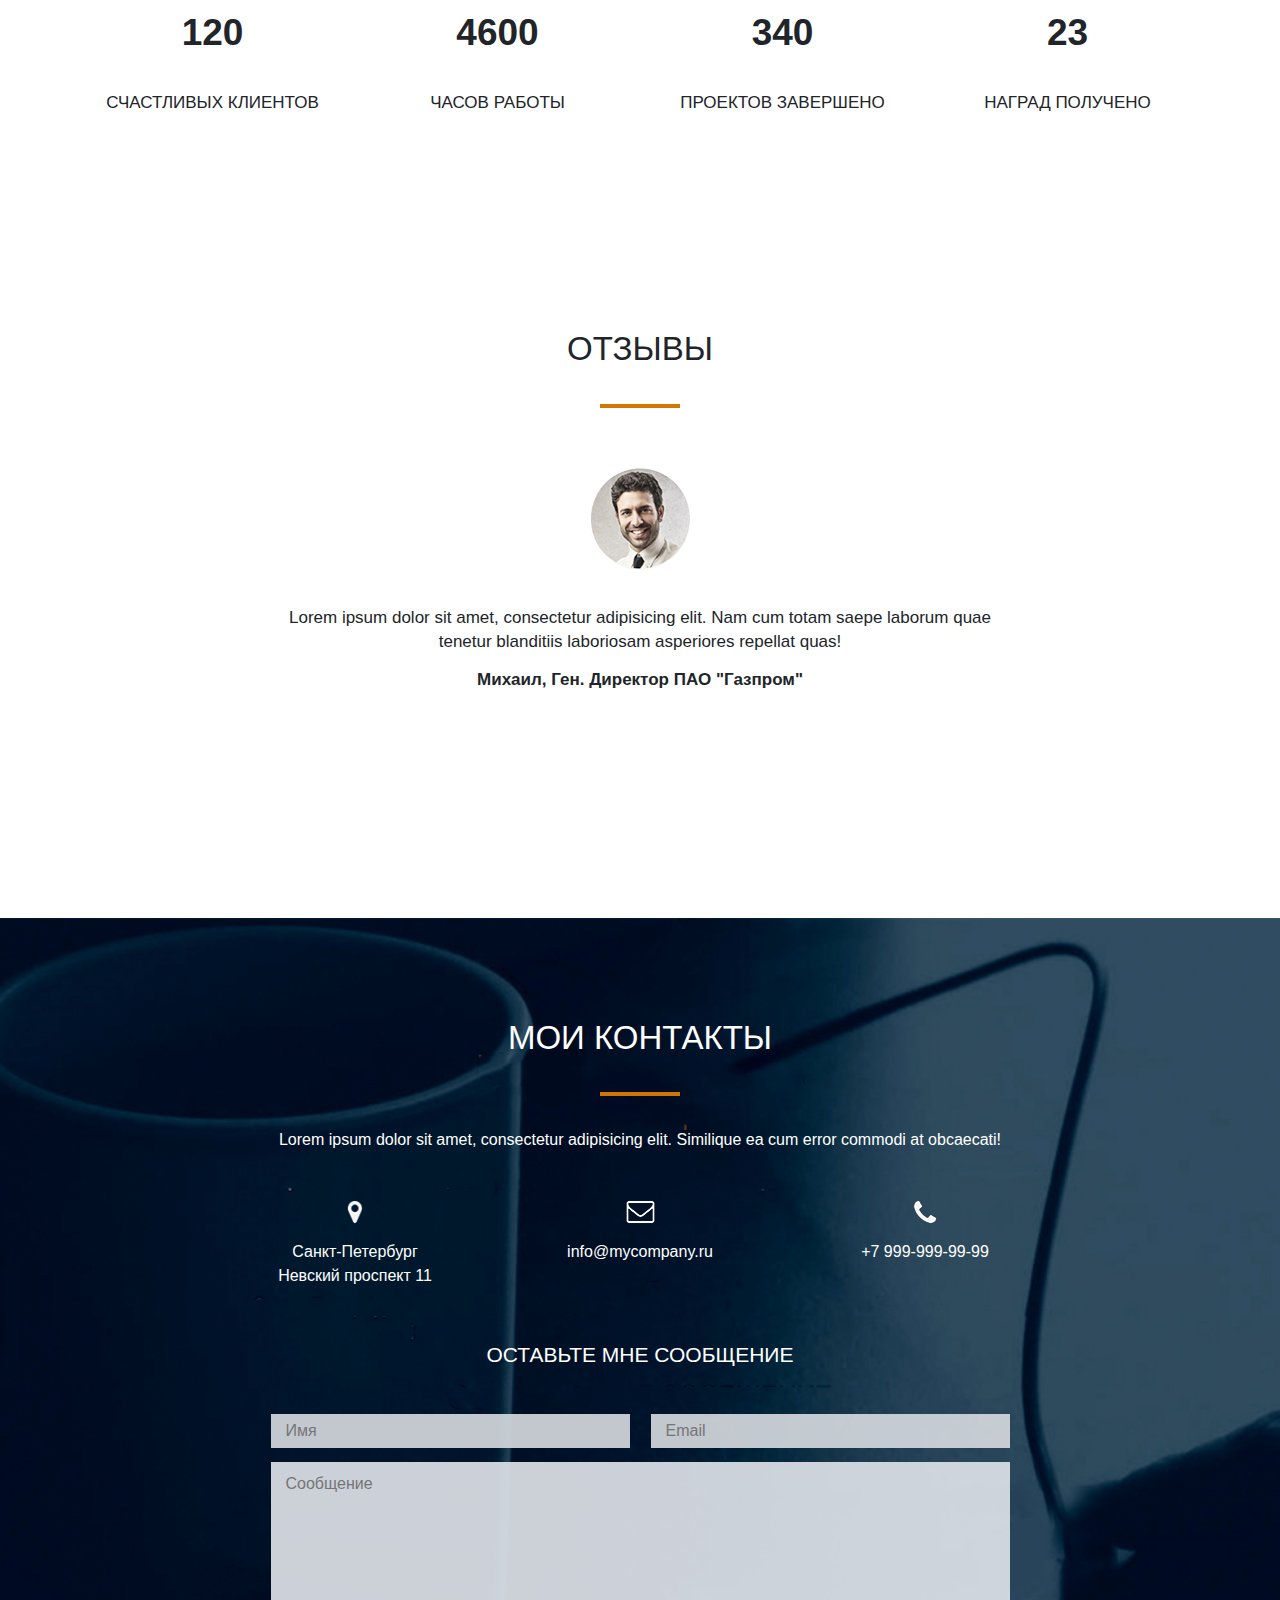
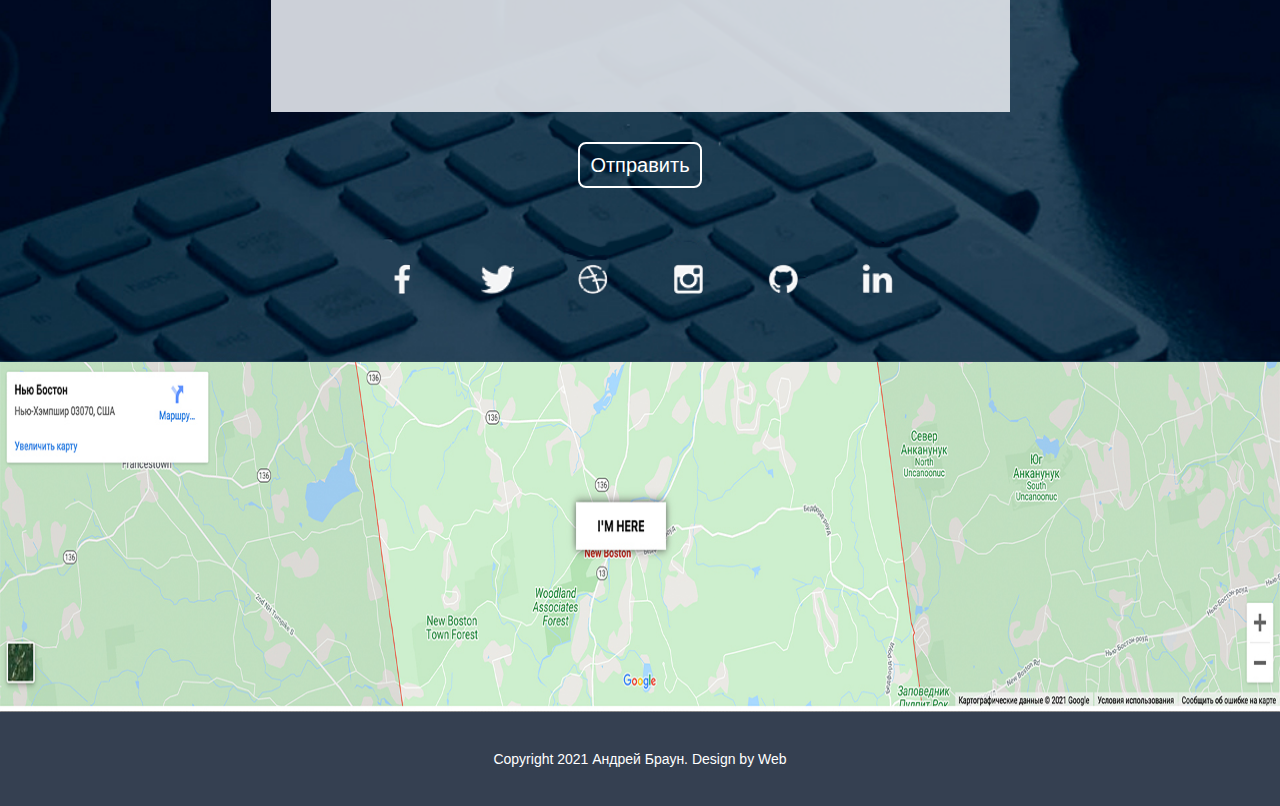
==== commit 31de97be: "Дз по 9-10 разделу" ====
--- a/index.html
+++ b/index.html
@@ -252,15 +252,15 @@
                 <p class="contacts_subscription">Lorem ipsum dolor sit amet, consectetur adipisicing elit. Similique ea cum error commodi at obcaecati!</p>
                 <div class="contacts_data row justify-content-center text-center">
                     <div class="contacts_data_item col-12 col-md-4 col-lg-3">
-                        <img src="img/geo.png" alt="">
+                        <img src="img/гео.png" alt="">
                         <p>Санкт-Петербург <br> Невский проспект 11</p>
                     </div>
                     <div class="contacts_data_item col-12 col-md-4 col-lg-3 mt-4 mt-md-0">
-                        <img src="img/mail.png" alt="">
+                        <img src="img/конверт.png" alt="">
                         <p>info@mycompany.ru</p>
                     </div>
                     <div class="contacts_data_item col-12 col-md-4 col-lg-3 mt-4 mt-md-0">
-                        <img src="img/tel.png" alt="">
+                        <img src="img/труба.png" alt="">
                         <p>+7 999-999-99-99</p>
                     </div>
                 </div>
@@ -313,5 +313,6 @@
         </div>
     </footer>
 <script src="js/bootstrap.bundle.min.js"></script>
+<script src="js/myJScode.js"></script>
 </body>
 </html>--- a/css/style.css
+++ b/css/style.css
@@ -400,7 +400,7 @@
     -webkit-appearance: none;
     -moz-appearance: none;
     appearance: none;
-    background:  url(../img/select.png) 98% 54%/auto no-repeat, #eee;
+    background: #eee;
 }
 
 .days, .price{
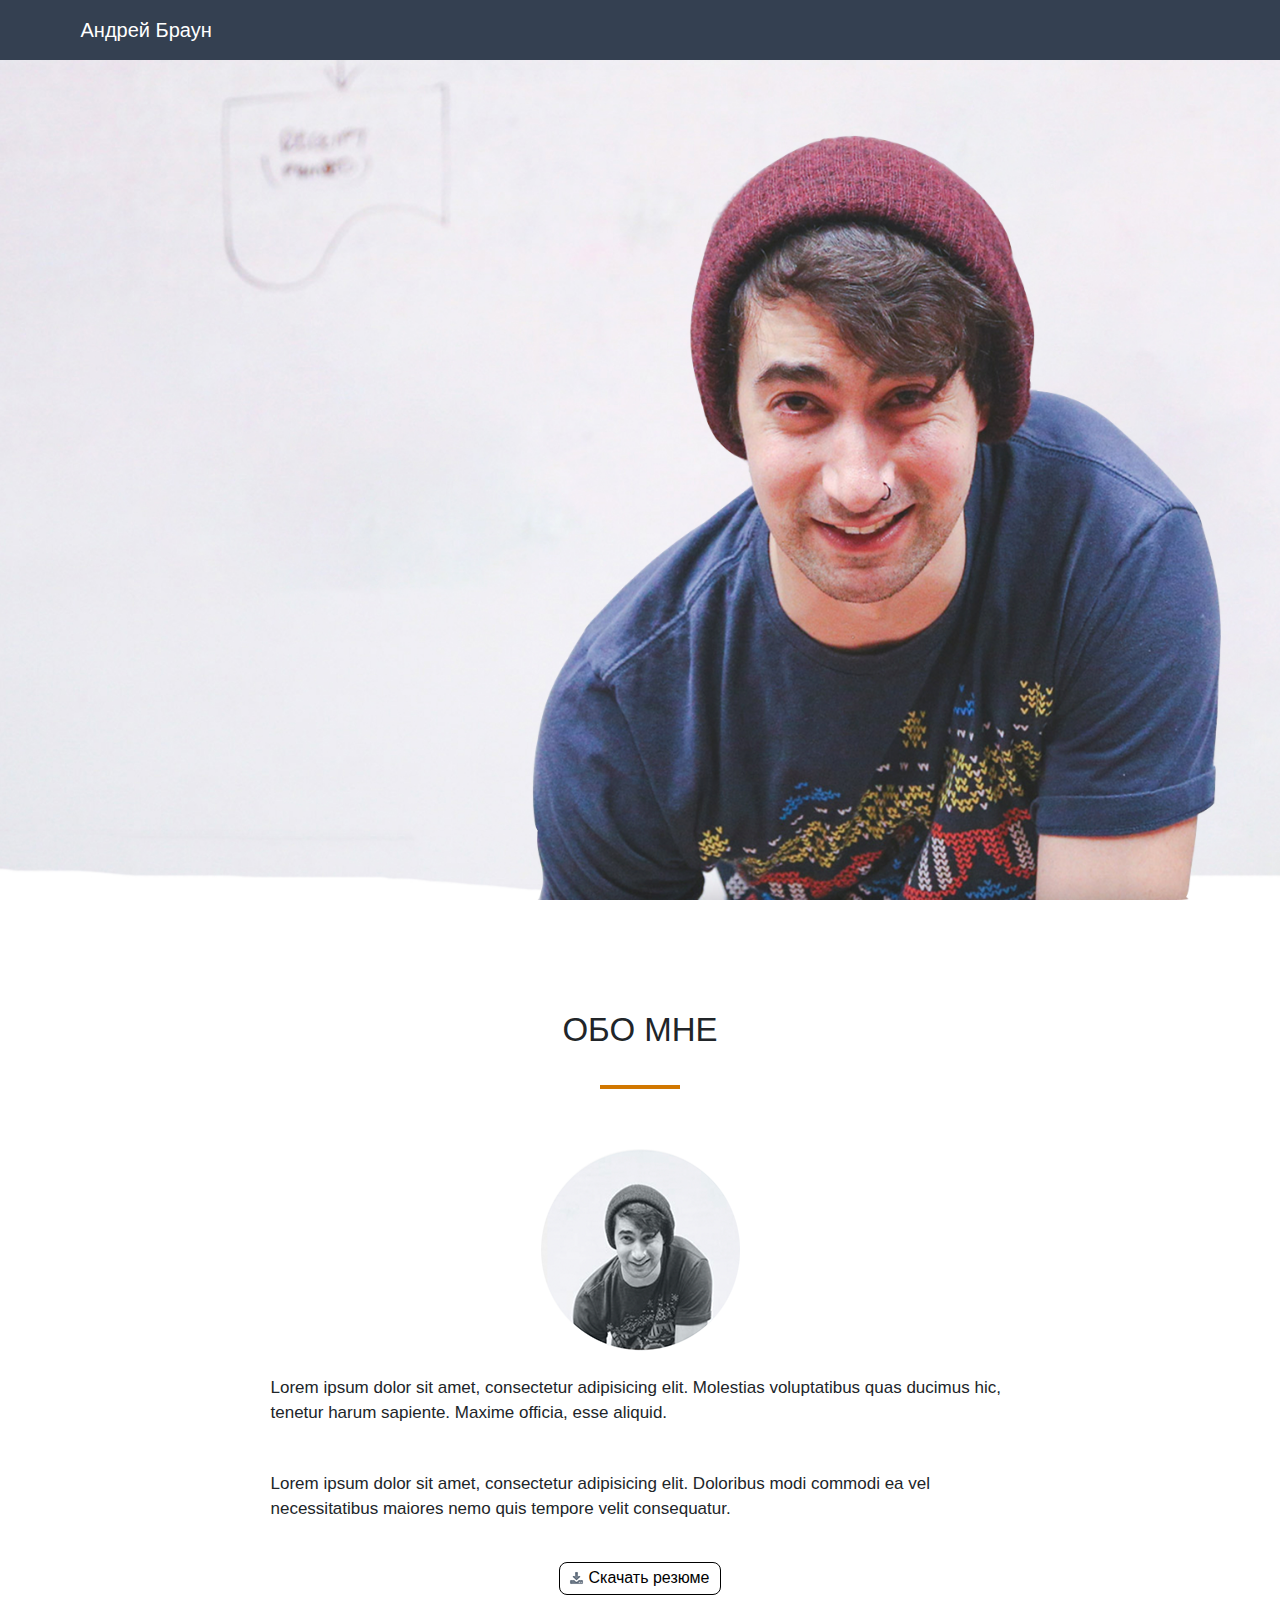
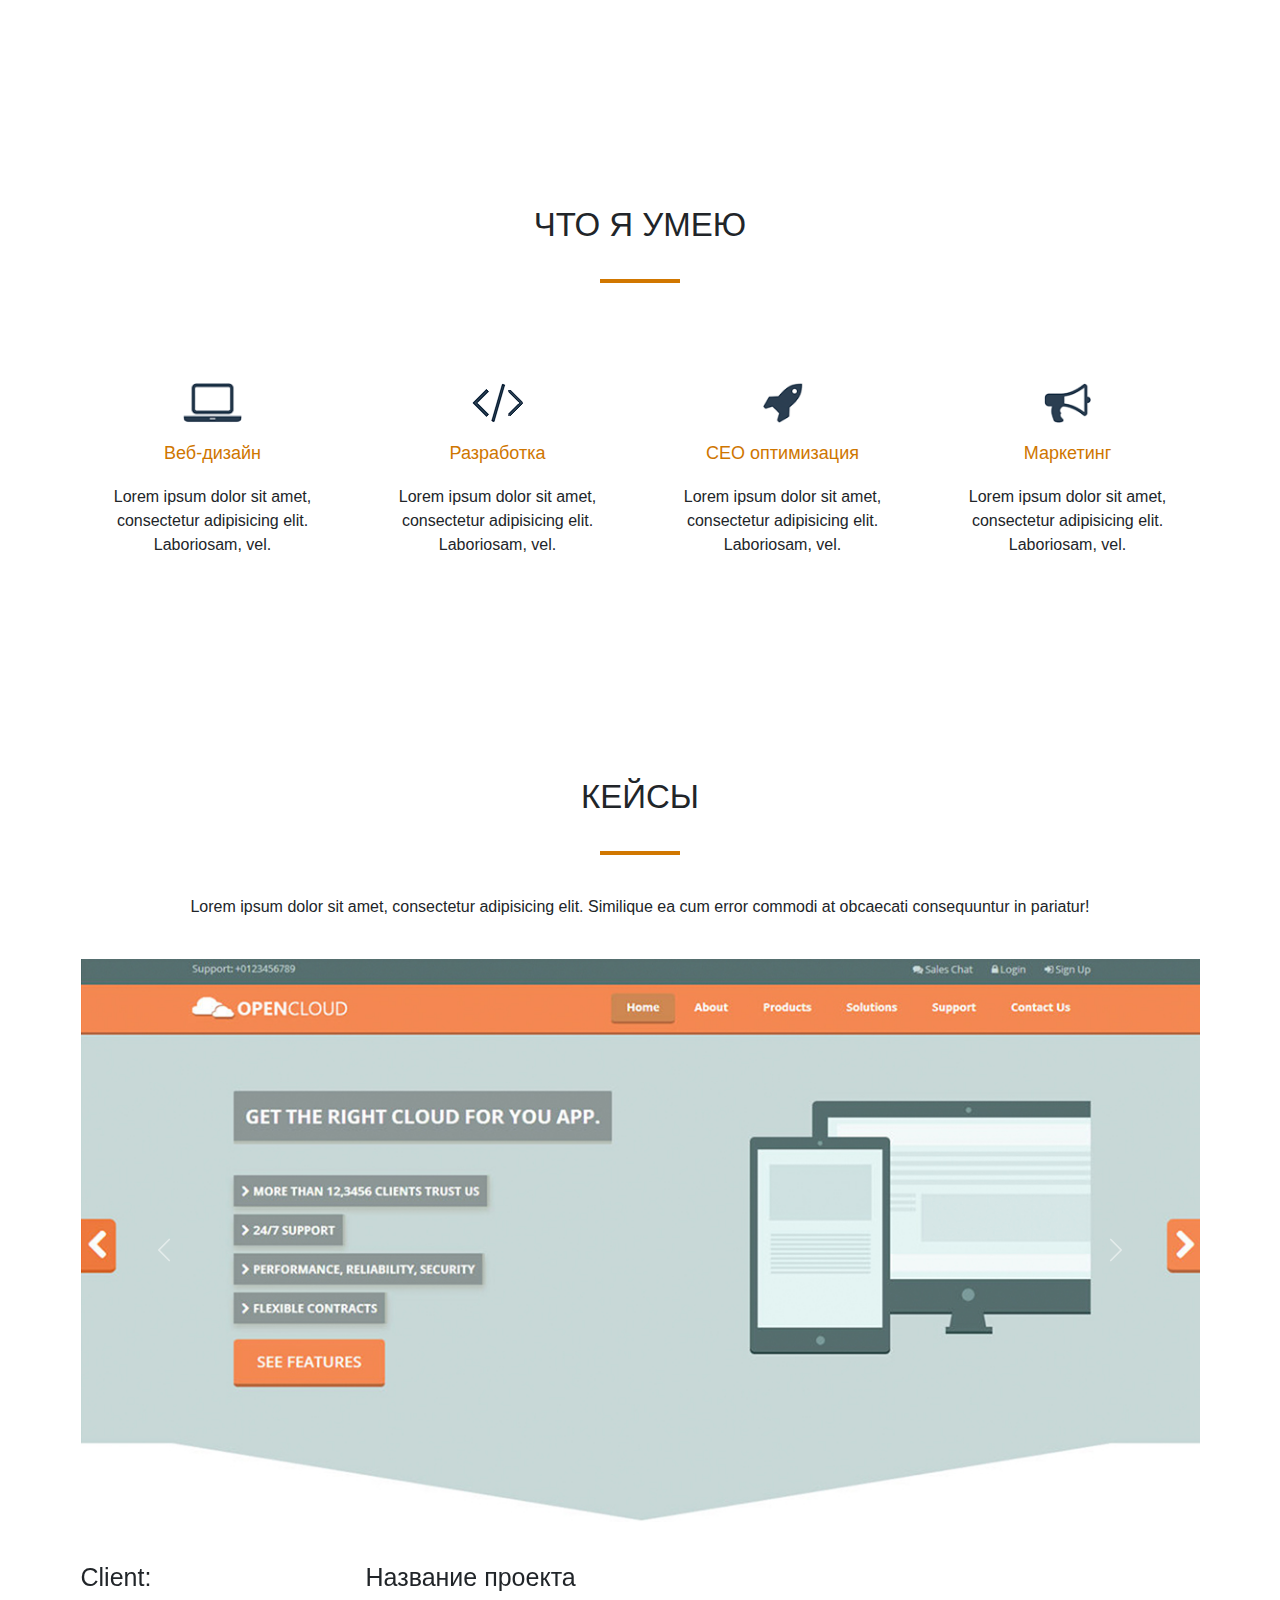
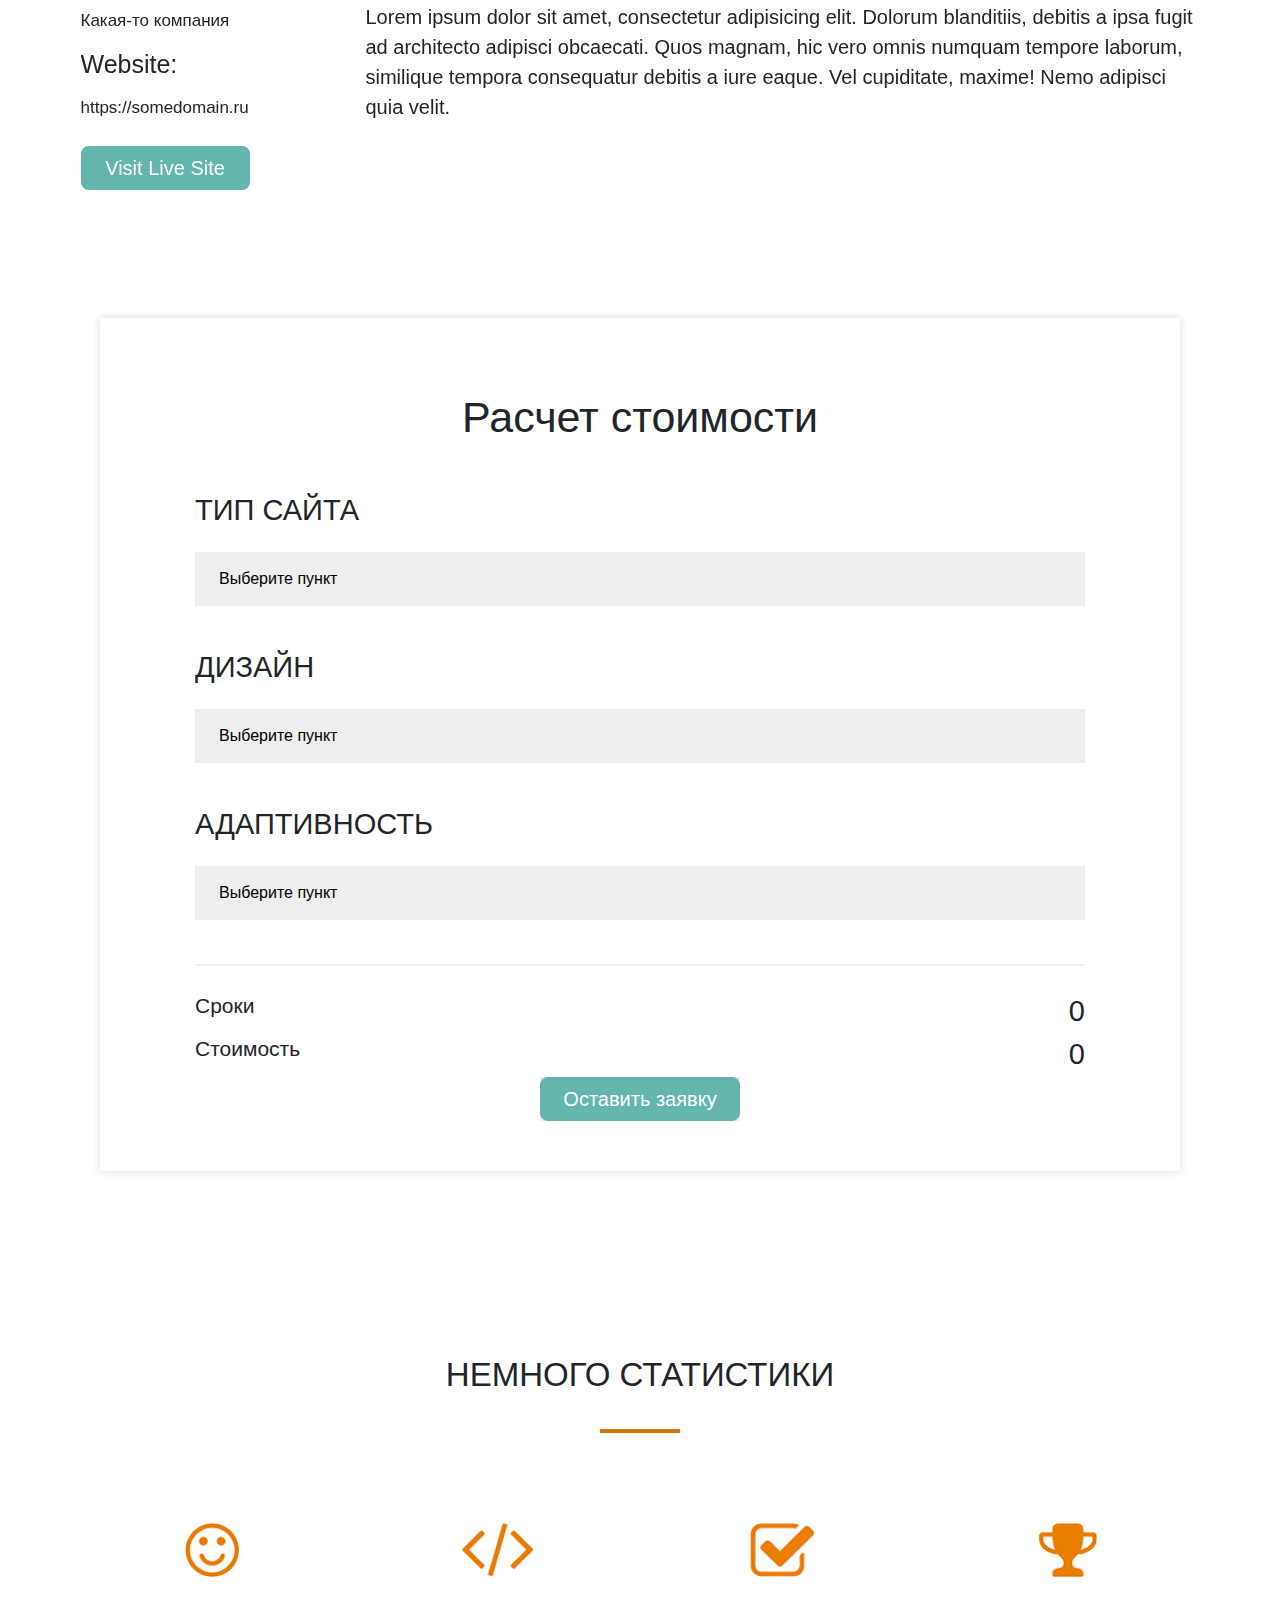
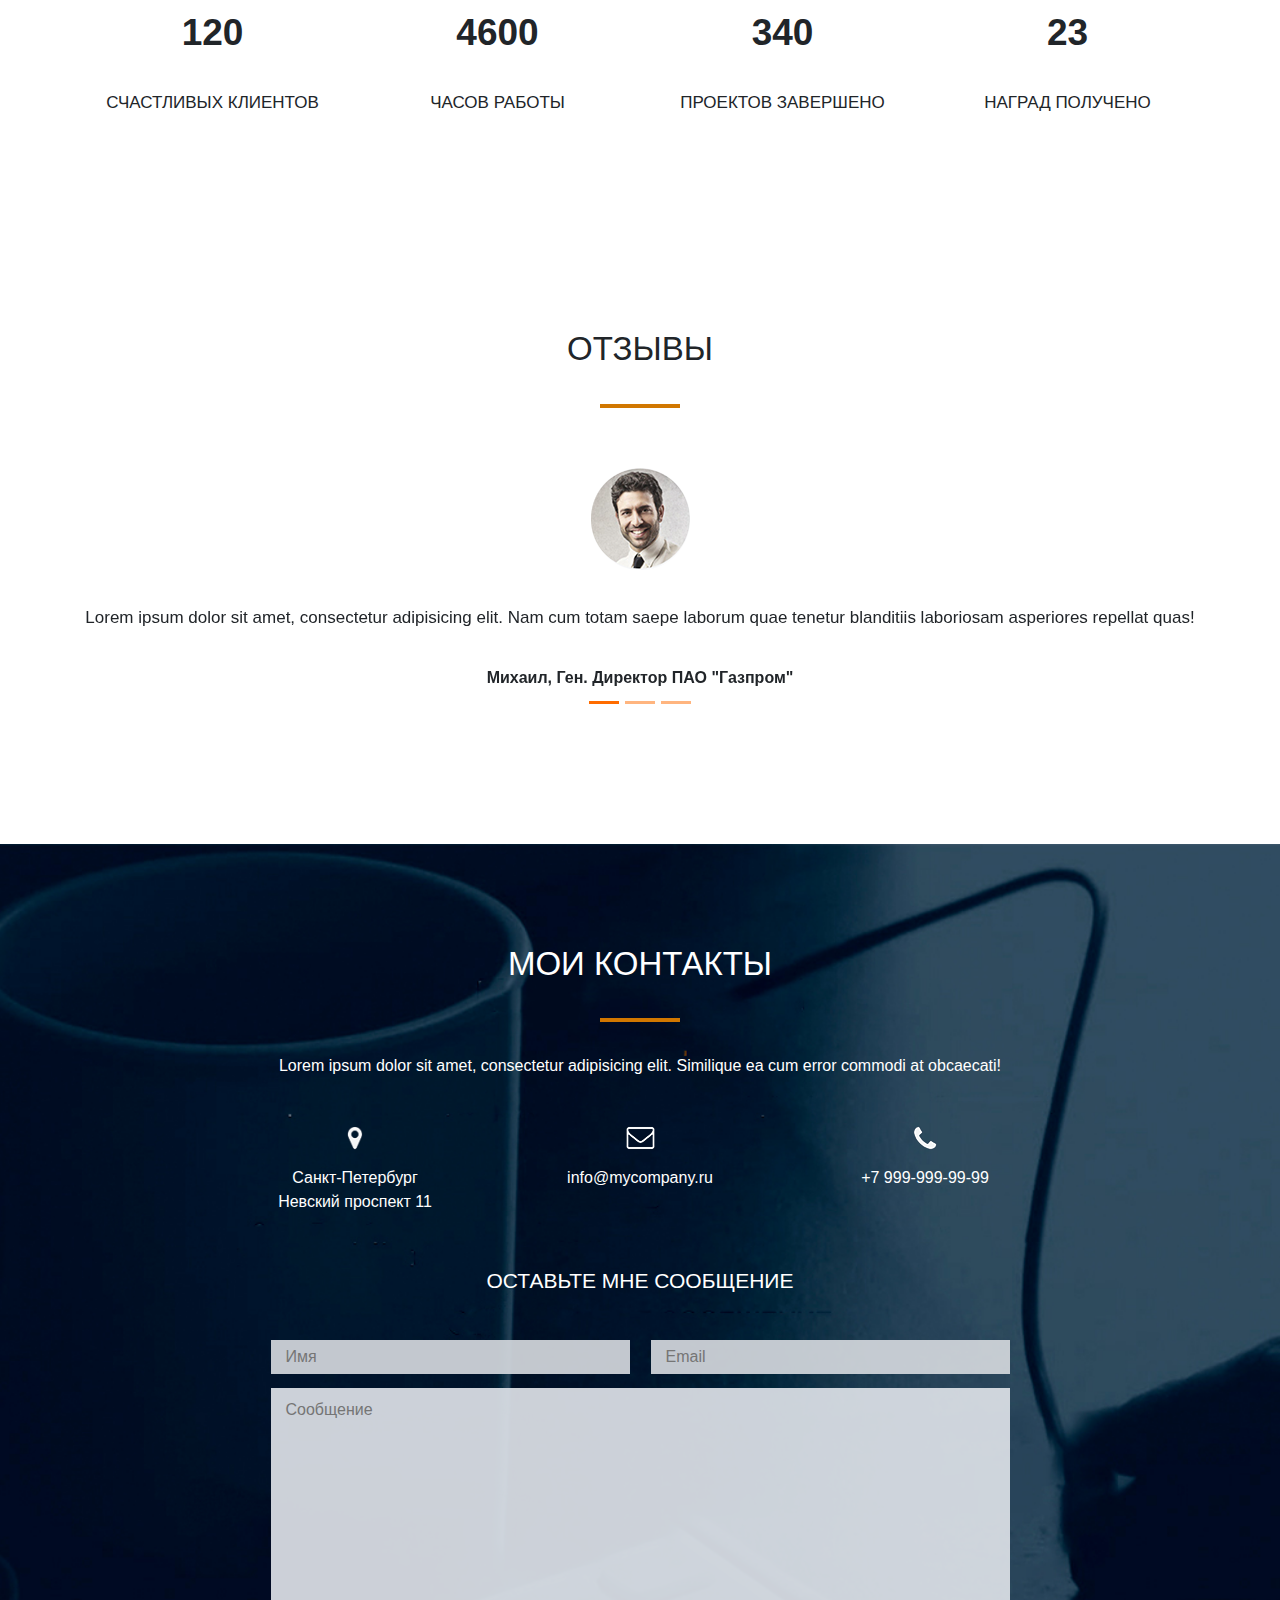
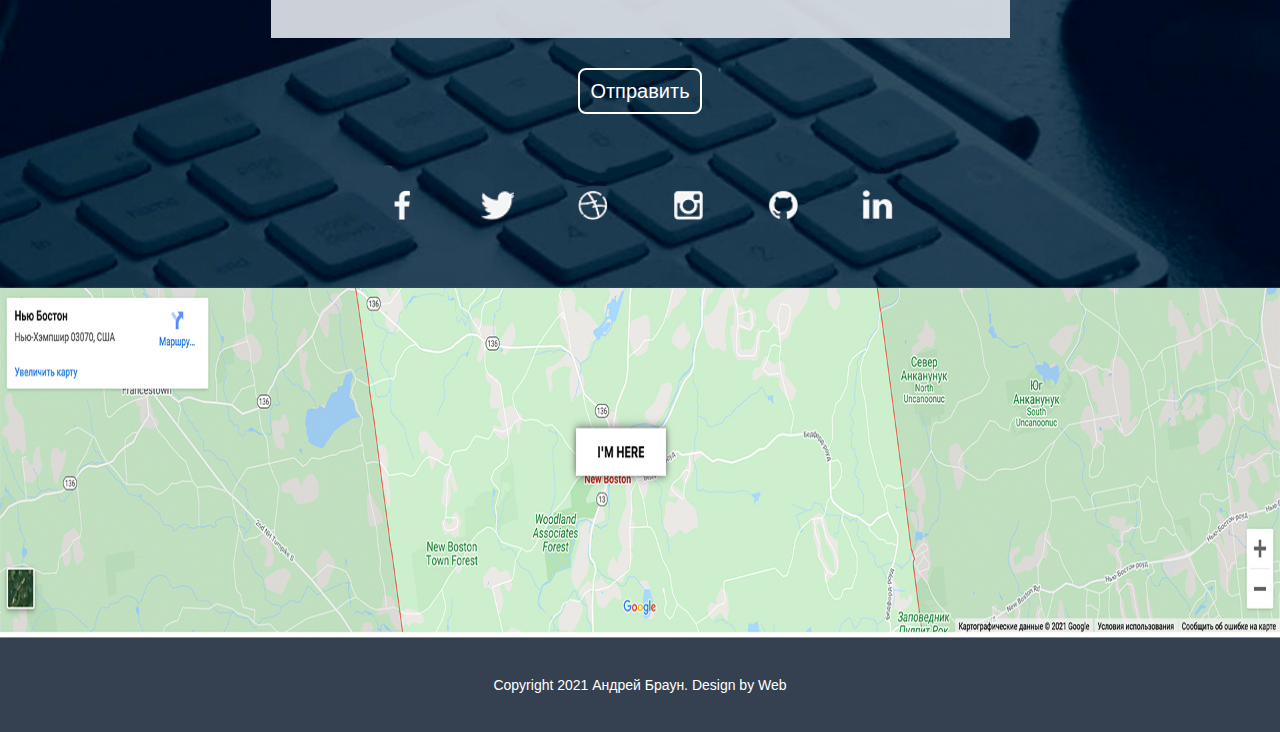
==== commit 524e3184: "Недоработанная 11-12 дз" ====
--- a/index.html
+++ b/index.html
@@ -10,10 +10,34 @@
     <title>Андрей Браун - Веб-разработчик</title>
     <link rel="stylesheet" href="css/reset.css">
     <link rel="stylesheet" href="css/bootstrap.min.css">
+    <link rel="stylesheet" href="css/preloader2.css">
     <link rel="stylesheet" href="css/style.css">
     <link rel="stylesheet" href="css/font-awesome.css">
 </head>
 <body>
+<div class="area">
+<div class="cube">
+<div class="top"></div>
+<div>
+    <span style="--i:0;">
+        <h2>loading</h2>
+        <h2>loading</h2>
+    </span>
+    <span style="--i:1;">
+        <h2>loading</h2>
+        <h2>loading</h2>
+    </span>
+    <span style="--i:2;">
+        <h2>loading</h2>
+        <h2>loading</h2>
+    </span>
+    <span style="--i:3;">
+         <h2>loading</h2>
+        <h2>loading</h2>
+    </span>
+</div>
+ </div> 
+   </div>
     <header>
         <nav>
 
@@ -25,12 +49,12 @@
                     <div class="col-xxl-6 col-xl-7 col-lg-9 offset-xxl-4 offset-xl-2 px-0 d-none d-lg-block">
                         <div class="menu">
                             <ul>
-                                <li><a href="#">Обо мне</a></li>
-                                <li><a href="#">Услуги</a></li>
-                                <li><a href="#">Кейсы</a></li>
-                                <li><a href="#">Прайс</a></li>
-                                <li><a href="#">Отзывы</a></li>
-                                <li><a href="#">Контакты</a></li>
+                                <li><a href="#about">Обо мне</a></li>
+                                <li><a href="#skill">Услуги</a></li>
+                                <li><a href="#case">Кейсы</a></li>
+                                <li><a href="#cost">Прайс</a></li>
+                                <li><a href="#comm">Отзывы</a></li>
+                                <li><a href="#contacts">Контакты</a></li>
                             </ul>
                         </div>
                     </div>
@@ -41,12 +65,12 @@
                             </a>
 
                             <ul class="dropdown-menu" aria-labelledby="dropdownMenuLink">
-                                <li><a class="dropdown-item" href="#">Обо мне</a></li>
-                                <li><a class="dropdown-item" href="#">Услуги action</a></li>
-                                <li><a class="dropdown-item" href="#">Кейсы</a></li>
-                                <li><a class="dropdown-item" href="#">Прайс</a></li>
-                                <li><a class="dropdown-item" href="#">Отзывы</a></li>
-                                <li><a class="dropdown-item" href="#">Контакты</a></li>
+                                <li><a class="dropdown-item" href="#about">Обо мне</a></li>
+                                <li><a class="dropdown-item" href="#skill">Услуги action</a></li>
+                                <li><a class="dropdown-item" href="#case">Кейсы</a></li>
+                                <li><a class="dropdown-item" href="#cost">Прайс</a></li>
+                                <li><a class="dropdown-item" href="#comm">Отзывы</a></li>
+                                <li><a class="dropdown-item" href="#contacts">Контакты</a></li>
                             </ul>
                         </div>
                     </div>
@@ -70,7 +94,7 @@
             </div>
             </section>
 
-        <section class="about_me">
+        <section class="about_me section" id="about">
             <div class="about_me_container container">
                <div class="row justify-content-center">
                <div class="col-12 col-sm-10 col-md-8">
@@ -85,7 +109,7 @@
         </div>
         </section>
    
-        <section class="skills">
+        <section class="skills section" id="skill">
             <div class="skills_container container">
                 <h2>Что я умею</h2>
                 <hr>
@@ -111,7 +135,7 @@
             </div>
         </section>
      
-        <section class="case">
+        <section class="case section" id="case">
             <div class="case_container container">
                 <h2>Кейсы</h2>
                 <hr>
@@ -119,13 +143,52 @@
                 <div id="carouselExampleControls" class="carousel slide" data-bs-ride="carousel">
                   <div class="carousel-inner">
                     <div class="carousel-item active">
-                        <img src="img/Фотка.jpg" class="d-block w-100" alt="...">
+                        <img class="d-block w-100 image-link" src="img/Фотка.jpg" href="img/Фотка.jpg" alt="">
+                        <div class="row justify-content-between">
+                    <div class="col-12 col-md-3 col-lg-2 description_left">
+                        <h3>Client:</h3>
+                        <p>Какая-то компания</p>
+                        <h3>Website:</h3>
+                        <p>https://somedomain.ru</p>
+                        <a href="#">Visit Live Site</a>
+                    </div>
+                    <div class="col-12 col-md-9 description_right mt-3 mt-md-0">
+                        <h4>Название проекта</h4>
+                        <p>Lorem ipsum dolor sit amet, consectetur adipisicing elit. Dolorum blanditiis, debitis a ipsa fugit ad architecto adipisci obcaecati. Quos magnam, hic vero omnis numquam tempore laborum, similique tempora consequatur debitis a iure eaque. Vel cupiditate, maxime! Nemo adipisci quia velit.</p>
+                    </div>
+                </div>
                     </div>
                     <div class="carousel-item">
-                      <img src="img/Портфолио1.jpg" class="d-block w-100" alt="...">
+                      <img class="d-block w-100 image-link" src="img/Портфолио1.jpg" href="img/Портфолио1.jpg" alt="">
+                      <div class="row justify-content-between">
+                    <div class="col-12 col-md-3 col-lg-2 description_left">
+                        <h3>Client:</h3>
+                        <p>Какая-то компания</p>
+                        <h3>Website:</h3>
+                        <p>https://somedomain.ru</p>
+                        <a href="#">Visit Live Site</a>
+                    </div>
+                    <div class="col-12 col-md-9 description_right mt-3 mt-md-0">
+                        <h4>Название проекта</h4>
+                        <p>Lorem ipsum dolor sit amet, consectetur adipisicing elit. Dolorum blanditiis, debitis a ipsa fugit ad architecto adipisci obcaecati. Quos magnam, hic vero omnis numquam tempore laborum, similique tempora consequatur debitis a iure eaque. Vel cupiditate, maxime! Nemo adipisci quia velit.</p>
+                    </div>
+                </div>
                     </div>
                     <div class="carousel-item">
-                        <img src="img/Портфолио2.jpg" class="d-block w-100" alt="...">
+                        <img class="d-block w-100 image-link" src="img/Портфолио2.jpg" href="img/Портфолио2.jpg" alt="">
+                        <div class="row justify-content-between">
+                    <div class="col-12 col-md-3 col-lg-2 description_left">
+                        <h3>Client:</h3>
+                        <p>Какая-то компания</p>
+                        <h3>Website:</h3>
+                        <p>https://somedomain.ru</p>
+                        <a href="#">Visit Live Site</a>
+                    </div>
+                    <div class="col-12 col-md-9 description_right mt-3 mt-md-0">
+                        <h4>Название проекта</h4>
+                        <p>Lorem ipsum dolor sit amet, consectetur adipisicing elit. Dolorum blanditiis, debitis a ipsa fugit ad architecto adipisci obcaecati. Quos magnam, hic vero omnis numquam tempore laborum, similique tempora consequatur debitis a iure eaque. Vel cupiditate, maxime! Nemo adipisci quia velit.</p>
+                    </div>
+                </div>
                     </div>
                   </div>
                       <button class="carousel-control-prev" type="button" data-bs-target="#carouselExampleControls"  data-bs-slide="prev">
@@ -137,46 +200,34 @@
                         <span class="visually-hidden">Следующий</span>
                       </button>
                     </div>
-                <div class="row justify-content-between">
-                    <div class="col-12 col-md-3 col-lg-2 description_left">
-                        <h3>Client:</h3>
-                        <p>Какая-то компания</p>
-                        <h3>Website:</h3>
-                        <p>https://somedomain.ru</p>
-                        <a href="#">Visit Live Site</a>
-                    </div>
-                    <div class="col-12 col-md-9 description_right mt-3 mt-md-0">
-                        <h4>Название проекта</h4>
-                        <p>Lorem ipsum dolor sit amet, consectetur adipisicing elit. Dolorum blanditiis, debitis a ipsa fugit ad architecto adipisci obcaecati. Quos magnam, hic vero omnis numquam tempore laborum, similique tempora consequatur debitis a iure eaque. Vel cupiditate, maxime! Nemo adipisci quia velit.</p>
-                    </div>
-                </div>
+                
             </div>
         </section>
     
-        <section class="cost">
+        <section class="cost section" id="cost">
             <div class="cost_container container">
                 <h2>Расчет стоимости</h2>
                 <div class="cost_inner">
                     <h3>Тип Сайта</h3>
-                    <select class="mySelect" name="type" id="typeSite">
-                        <option value="1" selected disabled>Выберите пункт</option>
-                        <option value="2">Сайт-визитка</option>
-                        <option value="3">Корпоративный сайт</option>
-                        <option value="4">Интернет-магазин</option>
+                    <select id="style" class="mySelect" name="type" id="typeSite">
+                        <option value="0" days="0" selected disabled>Выберите пункт</option>
+                        <option value="2000" days="1">Сайт-визитка</option>
+                        <option value="3000" days="2">Корпоративный сайт</option>
+                        <option value="4000" days="3">Интернет-магазин</option>
                     </select>
                     <h3>Дизайн</h3>
-                    <select class="mySelect" name="type" id="typeSite">
-                        <option value="1" selected disabled>Выберите пункт</option>
-                        <option value="2">Шаблонный</option>
-                        <option value="3">Уникальный</option>
-                        <option value="4">WOW-Дизайн</option>
+                    <select id="design" class="mySelect" name="type" id="typeSite">
+                        <option value="0" days="0" selected disabled>Выберите пункт</option>
+                        <option value="2000" days="1">Шаблонный</option>
+                        <option value="3000" days="2">Уникальный</option>
+                        <option value="4000" days="3">WOW-Дизайн</option>
                     </select>
                     <h3>Адаптивность</h3>
-                    <select class="mySelect" name="type" id="typeSite">
-                        <option value="1" selected disabled>Выберите пункт</option>
-                        <option value="2">Только ПК</option>
-                        <option value="3">Только мобильный сайт</option>
-                        <option value="4">ПК + Мобильный</option>
+                    <select id="adaptive" class="mySelect" name="type" id="typeSite">
+                        <option value="0" days="0" selected disabled>Выберите пункт</option>
+                        <option value="2000" days="1">Только ПК</option>
+                        <option value="3000" days="2">Только мобильный сайт</option>
+                        <option value="4000" days="3">ПК + Мобильный</option>
                     </select>
                     <hr>
                     <div class="cost_footer">
@@ -209,43 +260,69 @@
 
                     <div class="col-12 col-sm-6 col-md-3  statistic_item ">
                         <img src="img/смайл.png" alt="">
-                        <h3>120</h3>
+                        <h3 class="run_numbers">120</h3>
                         <p>Счастливых клиентов</p>
                     </div>
                     <div class=" col-12 col-sm-6 col-md-3  statistic_item mt-5 mt-sm-0">
                         <img src="img/скобки.png" alt="">
-                        <h3>4600</h3>
+                        <h3 class="run_numbers">4600</h3>
                         <p>Часов работы</p>
                     </div>
                     <div class="col-12 col-sm-6 col-md-3  statistic_item mt-5 mt-md-0">
                         <img src="img/галочка.png" alt="">
-                        <h3>340</h3>
+                        <h3 class="run_numbers">340</h3>
                         <p>Проектов завершено</p>
                     </div>
                     <div class="col-12 col-sm-6 col-md-3  statistic_item mt-5 mt-md-0">
                         <img src="img/кубок.png" alt="">
-                        <h3>23</h3>
+                        <h3 class="run_numbers">23</h3>
                         <p>Наград получено</p>
                     </div>
                 </div>
             </div>
         </section>
     
-        <section class="comments">
+        <section class="comments section" id="comm">
             <div class="comments_container container">
                 <h2>Отзывы</h2>
                 <hr>
-                <div class="row justify-content-center text-center">
-                <div class="comments col-12 col-md-8">
+                <div id="carouselExampleIndicators" class="carousel slide" data-bs-ride="true">
+  <div class="carousel-indicators">
+    <button type="button" data-bs-target="#carouselExampleIndicators" data-bs-slide-to="0" class="active" aria-current="true" aria-label="Slide 1"></button>
+    <button type="button" data-bs-target="#carouselExampleIndicators" data-bs-slide-to="1" aria-label="Slide 2"></button>
+    <button type="button" data-bs-target="#carouselExampleIndicators" data-bs-slide-to="2" aria-label="Slide 3"></button>
+  </div>
+  <div class="carousel-inner">
+    <div class="carousel-item active">
                     <img src="img/Михаил.png" alt="">
-                    <p>Lorem ipsum dolor sit amet, consectetur adipisicing elit. Nam cum totam saepe laborum quae tenetur blanditiis laboriosam asperiores repellat quas!</p>
-                    <p> <span>Михаил, Ген. Директор ПАО "Газпром"</span></p>
-                </div>
-                </div>
-            </div>
-        </section>
+                    <p class="comm_text">Lorem ipsum dolor sit amet, consectetur adipisicing elit. Nam cum totam saepe laborum quae tenetur blanditiis laboriosam asperiores repellat quas!</p>
+                    <p class="comm_author"> <span>Михаил, Ген. Директор ПАО "Газпром"</span></p>
+    </div>
+    <div class="carousel-item">
+                    <img src="img/Михаил.png" alt="">
+                    <p class="comm_text">Lorem ipsum dolor sit amet, consectetur adipisicing elit. Nam cum totam saepe laborum quae tenetur blanditiis laboriosam asperiores repellat quas!</p>
+                    <p class="comm_author"> <span>Михаил, Ген. Директор ПАО "Газпром"</span></p>
+    </div>
+    <div class="carousel-item">
+                    <img src="img/Михаил.png" alt="">
+                    <p class="comm_text">Lorem ipsum dolor sit amet, consectetur adipisicing elit. Nam cum totam saepe laborum quae tenetur blanditiis laboriosam asperiores repellat quas!</p>
+                    <p class="comm_author"> <span>Михаил, Ген. Директор ПАО "Газпром"</span></p>
+    </div>
+  </div>
+  <button class="carousel-control-prev" type="button" data-bs-target="#carouselExampleIndicators" data-bs-slide="prev">
+    <span class="carousel-control-prev-icon" aria-hidden="true"></span>
+    <span class="visually-hidden">Предыдущий</span>
+  </button>
+  <button class="carousel-control-next" type="button" data-bs-target="#carouselExampleIndicators" data-bs-slide="next">
+    <span class="carousel-control-next-icon" aria-hidden="true"></span>
+    <span class="visually-hidden">Следующий</span>
+  </button>
+</div>
+        </div>
+                
+    </section>
     
-            <section class="contacts">
+            <section class="contacts section" id="contacts">
             <div class="contacts_container container">
                 <h2>Мои Контакты</h2>
                 <hr>
@@ -312,7 +389,9 @@
             </div>
         </div>
     </footer>
+<script src="js/jquery-3.6.1.min.js"></script>
 <script src="js/bootstrap.bundle.min.js"></script>
+<script src="js/jquery.magnific-popup.min.js"></script>
 <script src="js/myJScode.js"></script>
 </body>
 </html>--- a/css/preloader2.css
+++ b/css/preloader2.css
@@ -0,0 +1,94 @@
+@import url('https://fonts.googleapis.com/css2?family=Oswald:wght@700&display=swap');
+
+.area
+{
+  overflow: hidden;
+  position: fixed;
+  left: 0;
+  top: 0;
+  right:0;
+  bottom:0;
+    box-sizing: border-box;
+    display: flex;
+    justify-content: center;
+    align-items: center;
+    background-color: #050505;
+    z-index: 10000;
+}
+.cube{
+    position: relative;
+    width: 300px;
+    height: 300px;
+    transform-style:preserve-3d;
+    transform: rotateX(-30deg);
+    animation: spin 3s linear infinite;
+}
+@keyframes spin
+{
+    0%
+    {
+        transform: rotateX(-30deg) rotateY(0deg);
+    }
+    100%
+    {
+        transform: rotateX(-30deg) rotateY(360deg);
+    }
+}
+
+.cube div{
+    position: absolute;
+    top: 0;
+    left: 0;
+    width: 100%;
+    height: 100%;
+    transform-style: preserve-3d;
+}
+.cube div span{
+    position: absolute;
+    top: 0;
+    left: 0;
+    width: 100%;
+    height: 100%;
+    background: linear-gradient(#151515,red);
+    transform: rotateY(calc(90deg * var(--i))) translateZ(150px);
+    display: flex;
+    justify-content: center;
+    align-items: center;
+    transform-style: preserve-3d
+}
+.cube div span h2{
+    position: absolute;
+    font-size: 5em;
+    color: white;
+    transform: translateZ(40px)
+}
+.cube div span h2:nth-child(1){
+    transform: translateZ(0) translateY(20px);
+    color: rgba(0,0,0,0.2);
+    filter: blur(2px);
+}
+.top{
+    position: absolute;
+    top: 0;
+    left: 0;
+    width: 300px;
+    height: 300px;
+    background: #151515;
+    transform: rotatex(90deg) translateZ(150px);
+}
+.top::before{
+    content:'';
+    position: absolute;
+    top: 0;
+    left: 0;
+    width: 300px;
+    height: 300px;
+    background: rgba(255,0,0,0.6);
+    transform:translateZ(-380px);
+    filter: blur(20px);
+    box-shadow: 0 0 120px rgba(255,0,0,0.2),
+    0 0 200px rgba(255,0,0,0.4),
+    0 0 300px rgba(255,0,0,0.6),
+    0 0 400px rgba(255,0,0,0.8),
+    0 0 200px rgba(255,0,0,1);
+}--- a/css/style.css
+++ b/css/style.css
@@ -52,6 +52,10 @@
 .menu li a:active{
     transform: scale(1.1);
 }
+.menu li a.active{
+    color: darkorange;
+}
+
 @keyframes comming{
     from{
         opacity: 0;
@@ -526,11 +530,17 @@
     margin-bottom: 36px;
 }
 
-.comments{
+.comm_text{
     font-size: 17px;
     line-height: 24px;
     margin-bottom: 36px;
 }
+
+.comm_author{
+    font-size: 16px;
+    line-height: 24px;
+}
+
 .comments span{
     font-weight: 800;
     
@@ -689,5 +699,12 @@
         z-index: 2;
     }
 }
-
-
+.carousel-control-next, .carousel-control-prev {
+    height: 70%;
+}
+#carouselExampleIndicators .carousel-indicators {
+    margin-bottom: -10px;
+}
+#carouselExampleIndicators .carousel-indicators [data-bs-target]{
+    background-color: #ff6c00;
+}
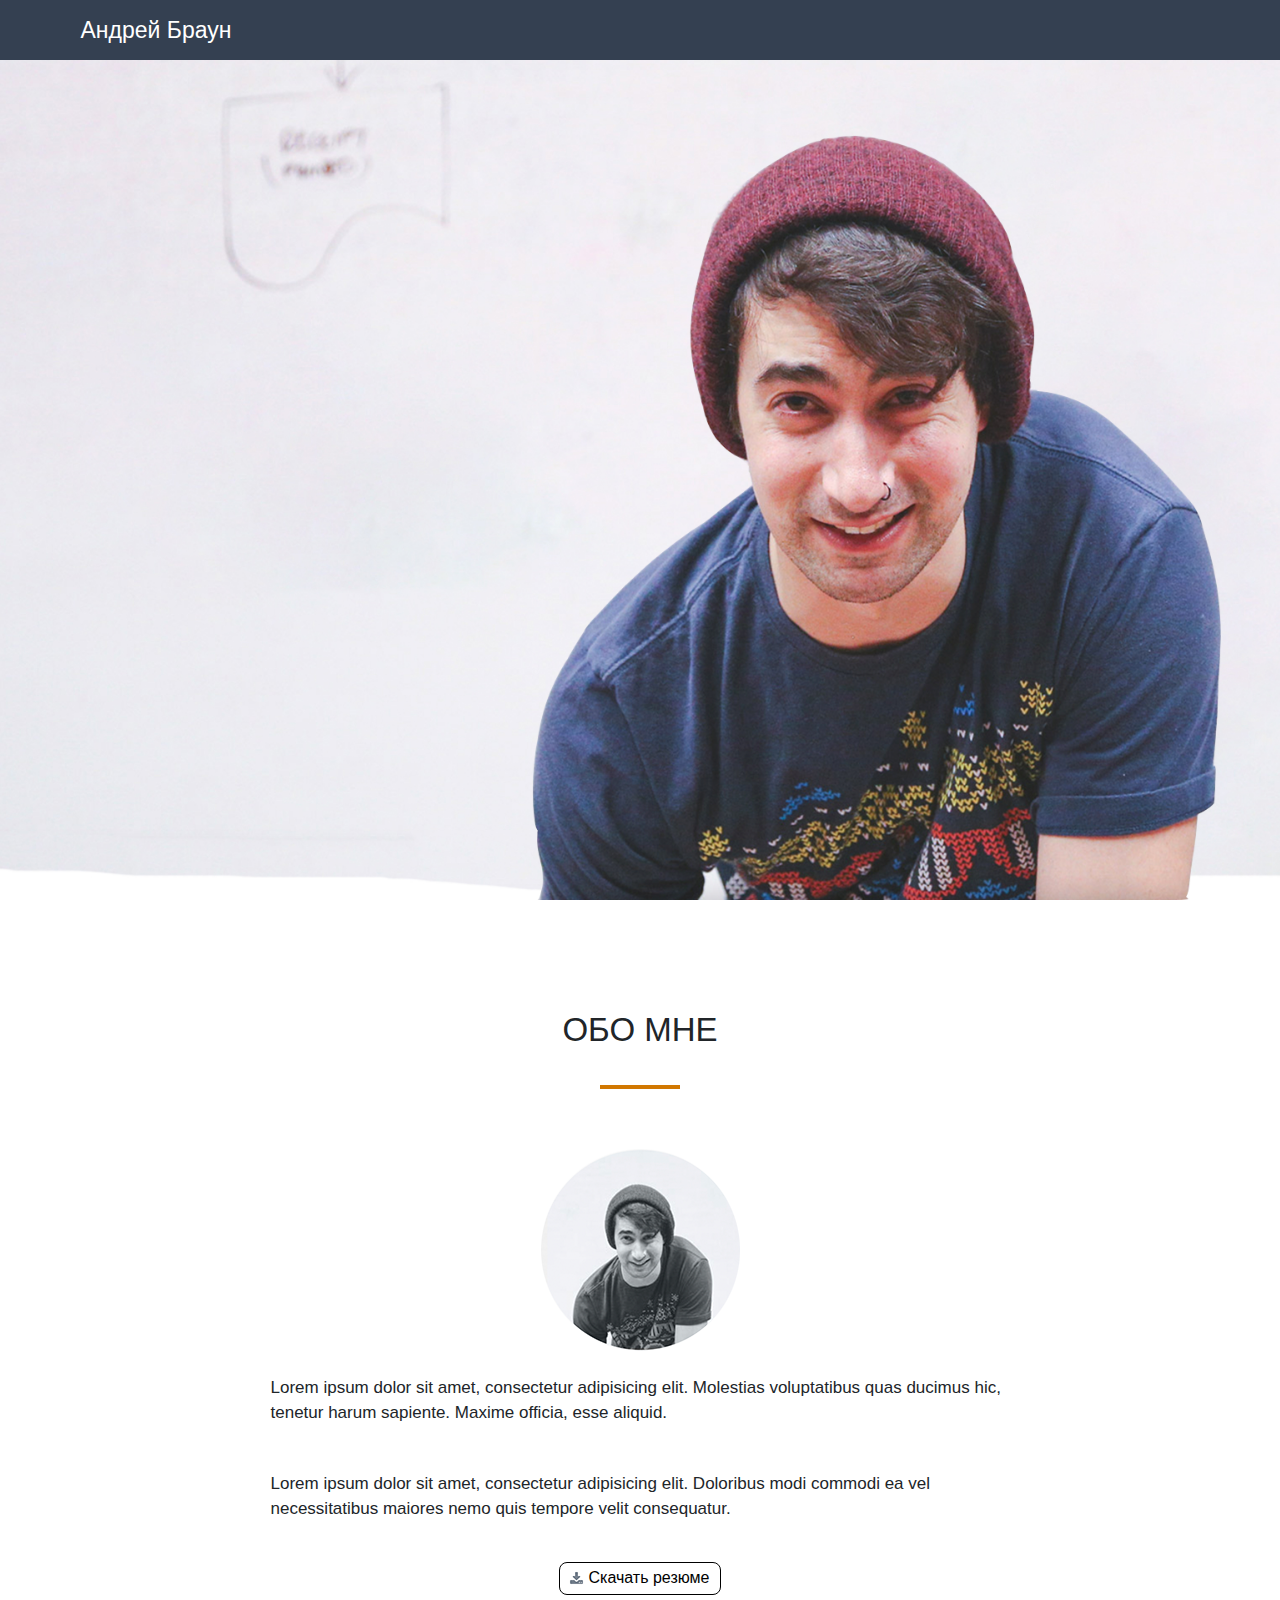
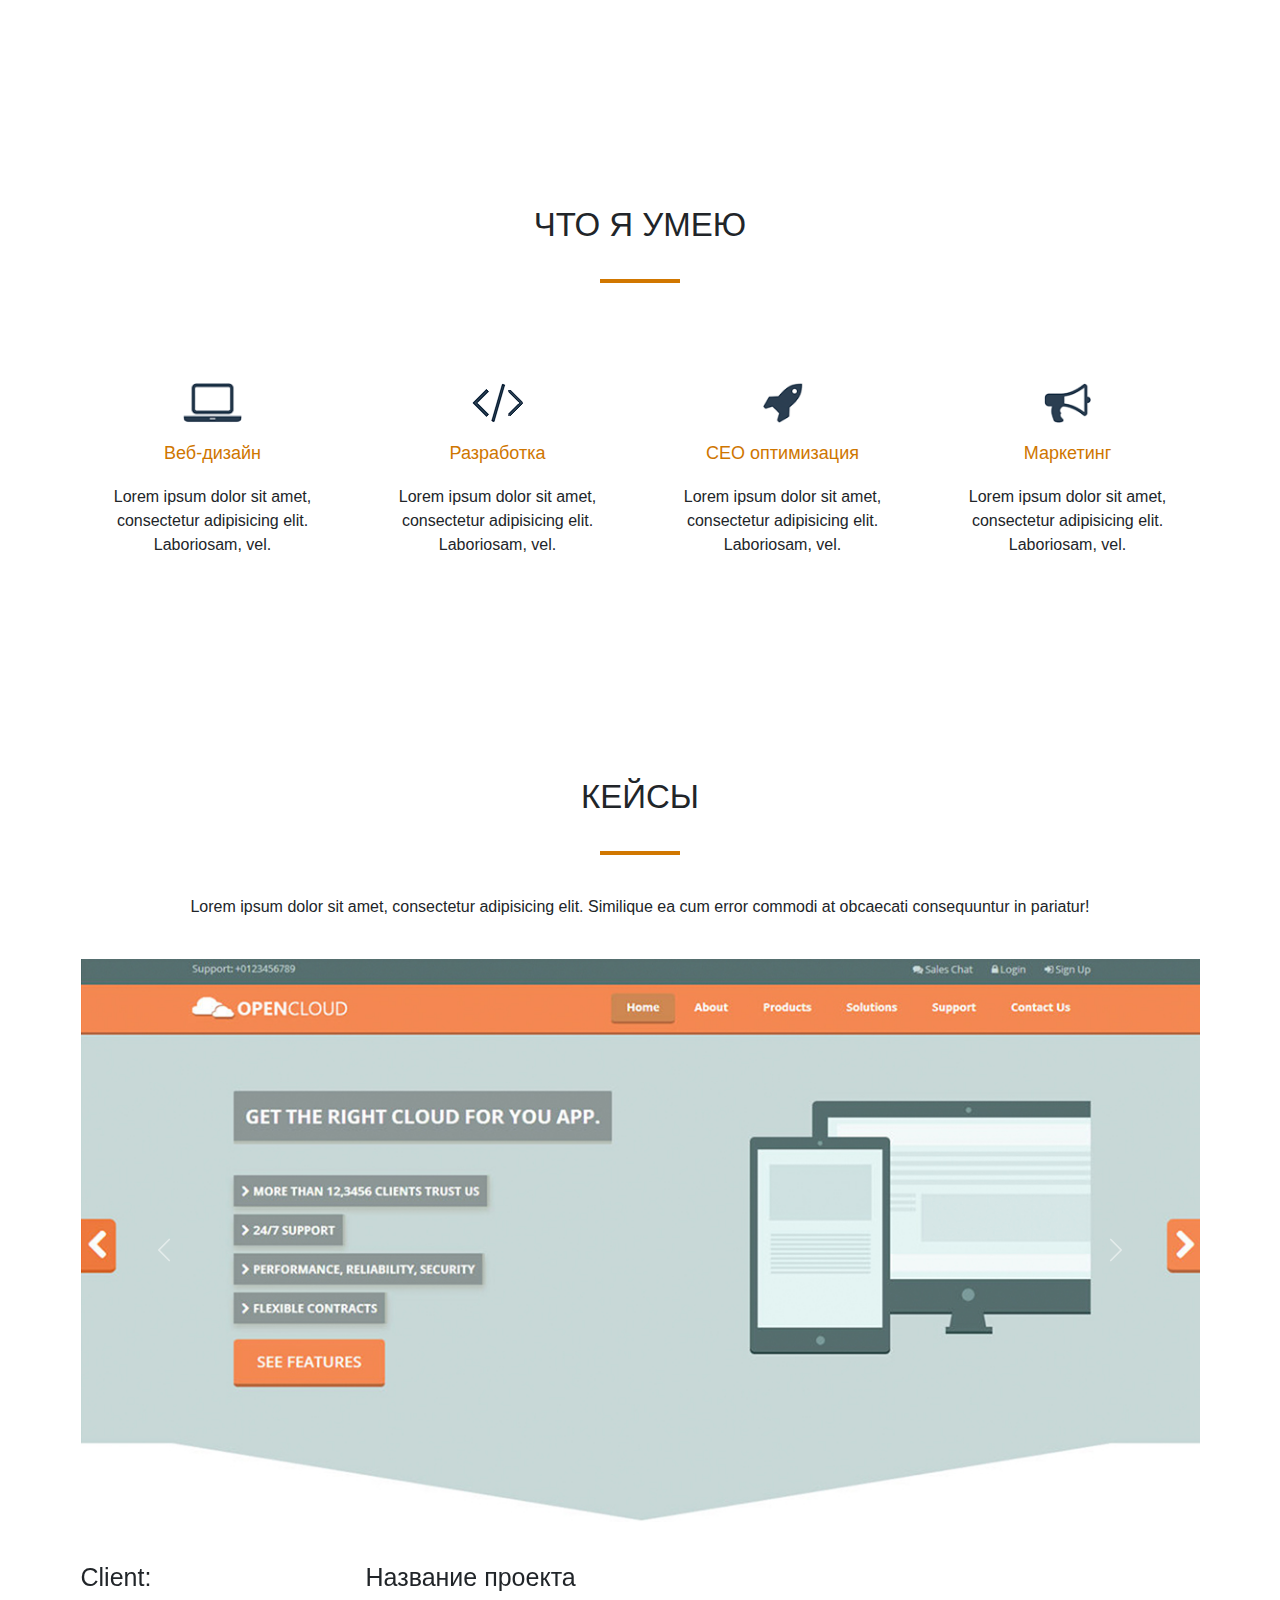
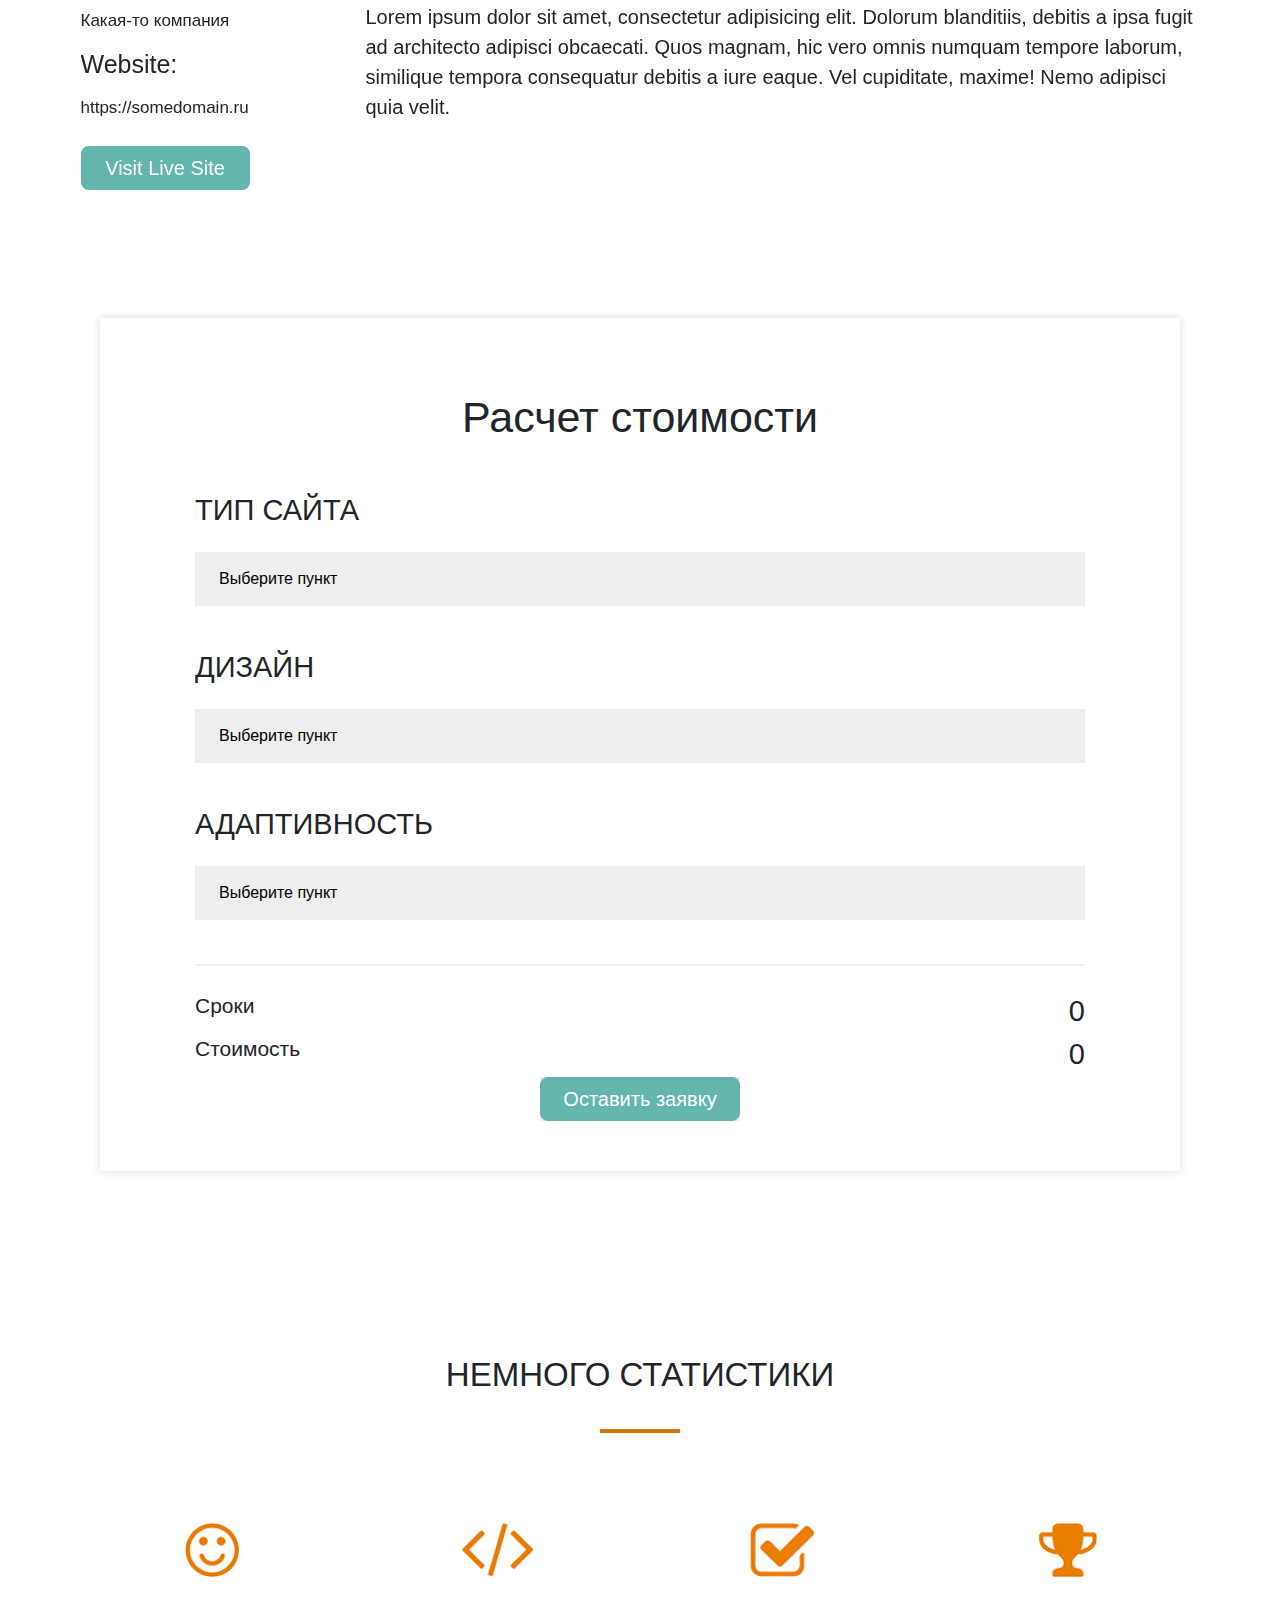
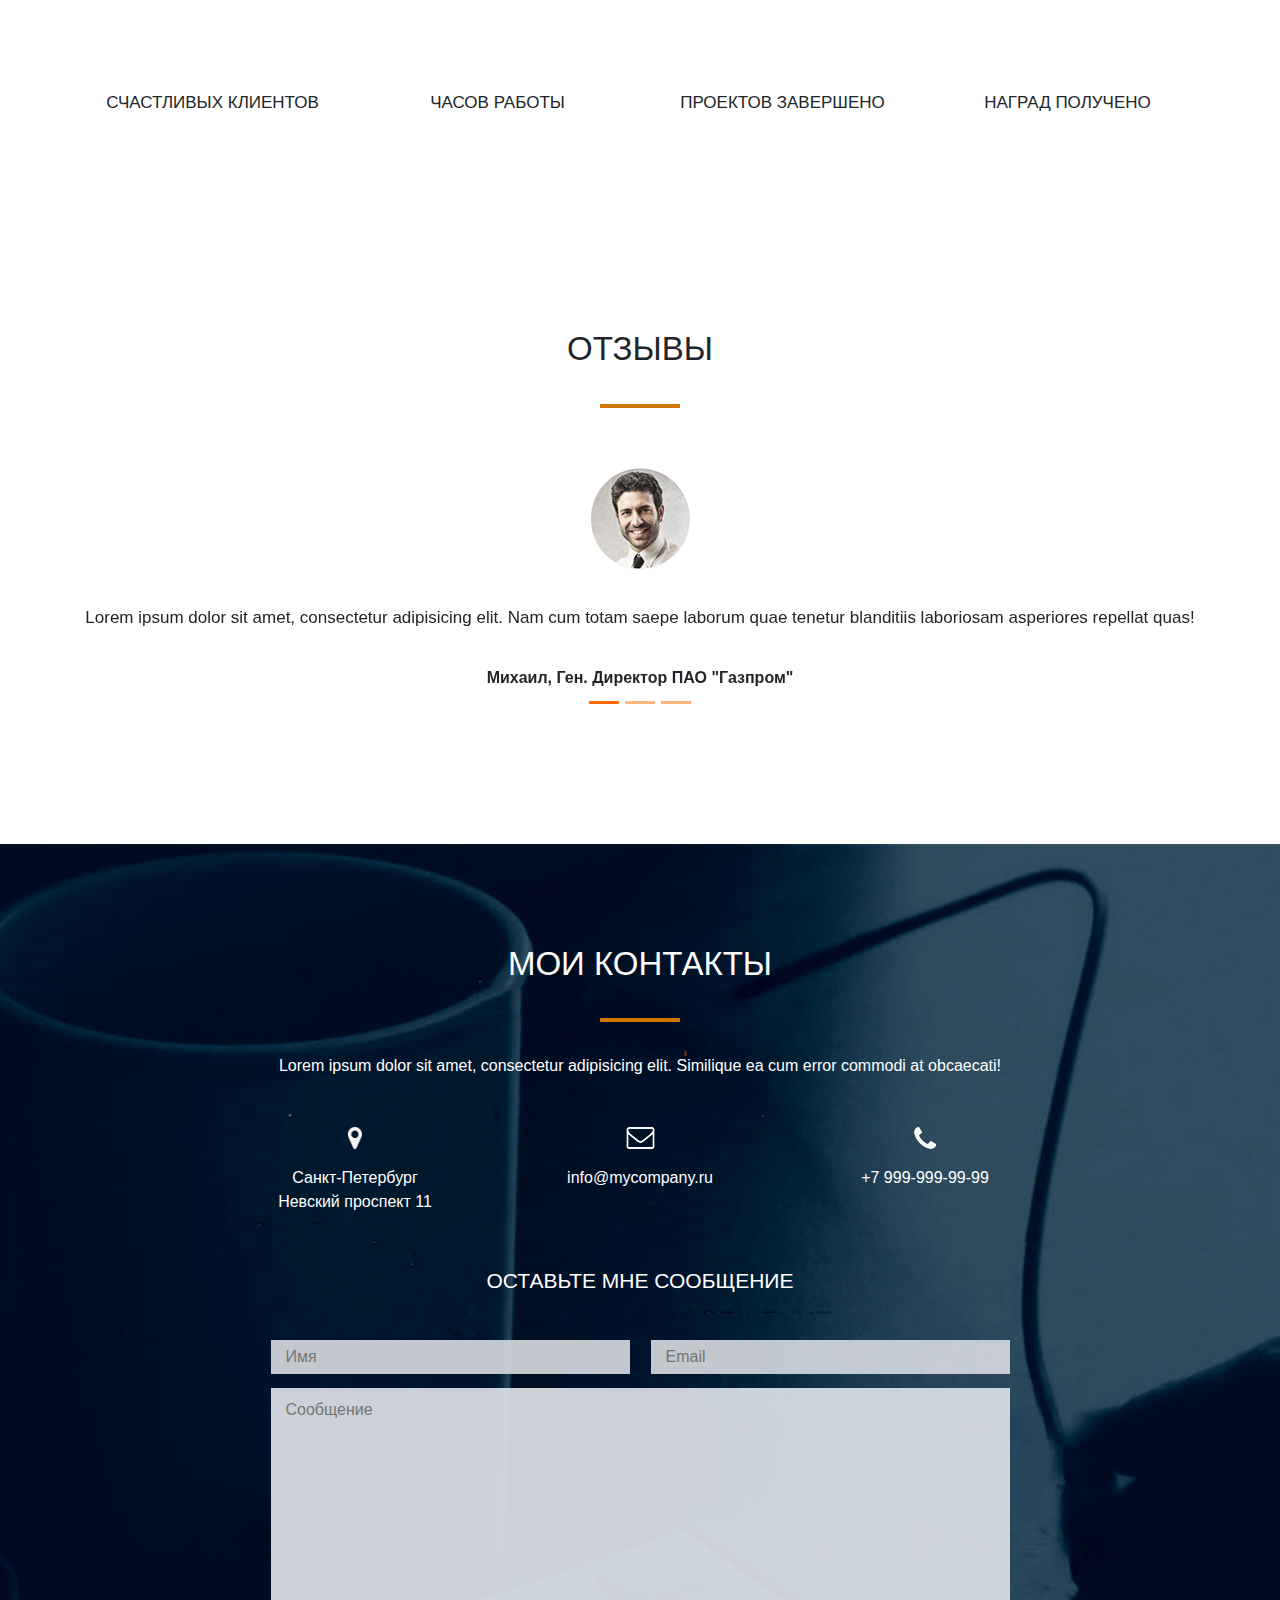
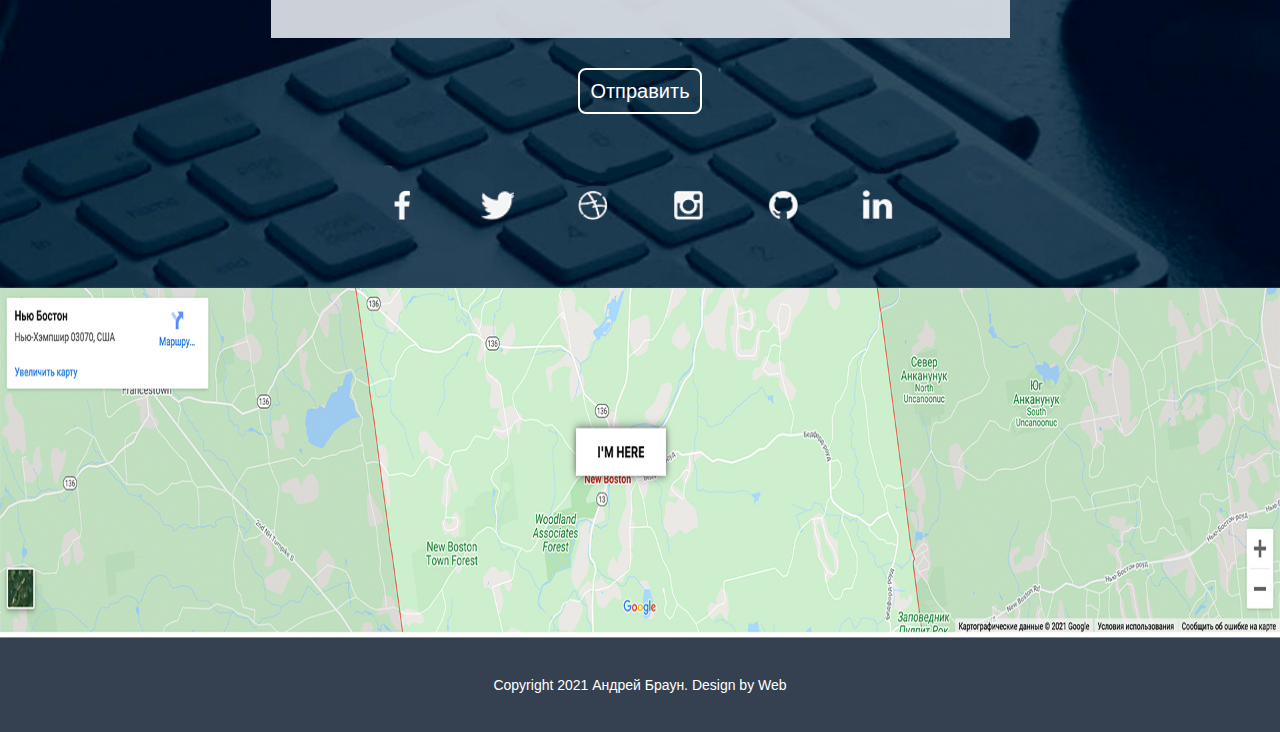
==== commit 2b507f3c: "Недоработанная 11-12 дз" ====
--- a/index.html
+++ b/index.html
@@ -11,6 +11,7 @@
     <link rel="stylesheet" href="css/reset.css">
     <link rel="stylesheet" href="css/bootstrap.min.css">
     <link rel="stylesheet" href="css/preloader2.css">
+    <link rel="stylesheet" href="css/magnific-popup.css">
     <link rel="stylesheet" href="css/style.css">
     <link rel="stylesheet" href="css/font-awesome.css">
 </head>
@@ -38,6 +39,38 @@
 </div>
  </div> 
    </div>
+   
+   <div class="modal fade" id="exampleModalToggle" aria-hidden="true" aria-labelledby="exampleModalToggleLabel" tabindex="-1">
+  <div class="modal-dialog modal-dialog-centered">
+    <div class="modal-content">
+      <div class="modal-header">
+        <h1 class="modal-title fs-5" id="exampleModalToggleLabel">Поздравляем!</h1>
+        <button type="button" class="btn-close" data-bs-dismiss="modal" aria-label="Закрыть"></button>
+      </div>
+      <div class="modal-body">
+        Получите скидку в 10%
+      </div>
+      <div class="modal-footer">
+        <button class="btn btn-primary" data-bs-target="#exampleModalToggle2" data-bs-toggle="modal">Получить</button>
+      </div>
+    </div>
+  </div>
+</div>
+<div class="modal fade" id="exampleModalToggle2" aria-hidden="true" aria-labelledby="exampleModalToggleLabel2" tabindex="-1">
+  <div class="modal-dialog modal-dialog-centered">
+    <div class="modal-content">
+      <div class="modal-header">
+        <h1 class="modal-title fs-5" id="exampleModalToggleLabel2">Бонус</h1>
+        <button type="button" class="btn-close" data-bs-dismiss="modal" aria-label="Закрыть"></button>
+      </div>
+      <div class="modal-body">
+        Промокод: Andrew Brown
+      </div>
+
+    </div>
+  </div>
+</div>
+   
     <header>
         <nav>
 
@@ -100,7 +133,7 @@
                <div class="col-12 col-sm-10 col-md-8">
                    <h2>Обо мне</h2>
                 <hr>
-                <img src="img/андрей.png" alt="">
+                <img class="preloadImg" src="img/андрей.png" alt="">
                 <p class="firstText">Lorem ipsum dolor sit amet, consectetur adipisicing elit. Molestias voluptatibus quas ducimus hic, tenetur harum sapiente. Maxime officia, esse aliquid.</p>
                 <p class="secondText">Lorem ipsum dolor sit amet, consectetur adipisicing elit. Doloribus modi commodi ea vel necessitatibus maiores nemo quis tempore velit consequatur.</p>
                 <a href="#">Скачать резюме</a>
@@ -258,24 +291,24 @@
                 <hr>
                 <div class="row justify-content-center text-center">
 
-                    <div class="col-12 col-sm-6 col-md-3  statistic_item ">
+                    <div class="col-12 col-sm-6 col-md-3  statistic_item">
                         <img src="img/смайл.png" alt="">
-                        <h3 class="run_numbers">120</h3>
+                        <h3 class="runNumbers element-animation">120</h3>
                         <p>Счастливых клиентов</p>
                     </div>
                     <div class=" col-12 col-sm-6 col-md-3  statistic_item mt-5 mt-sm-0">
                         <img src="img/скобки.png" alt="">
-                        <h3 class="run_numbers">4600</h3>
+                        <h3 class="runNumbers element-animation">4600</h3>
                         <p>Часов работы</p>
                     </div>
                     <div class="col-12 col-sm-6 col-md-3  statistic_item mt-5 mt-md-0">
                         <img src="img/галочка.png" alt="">
-                        <h3 class="run_numbers">340</h3>
+                        <h3 class="runNumbers element-animation">340</h3>
                         <p>Проектов завершено</p>
                     </div>
                     <div class="col-12 col-sm-6 col-md-3  statistic_item mt-5 mt-md-0">
                         <img src="img/кубок.png" alt="">
-                        <h3 class="run_numbers">23</h3>
+                        <h3 class="runNumbers element-animation">23</h3>
                         <p>Наград получено</p>
                     </div>
                 </div>
--- a/css/style.css
+++ b/css/style.css
@@ -11,7 +11,7 @@
 
 .logo{
     color: #fff;
-    font-size: 20px;
+    font-size: 23px;
     line-height: 60px;
     -webkit-animation: comming 2s ease;
     -o-animation: comming 2s ease;
@@ -484,6 +484,10 @@
     font-size: 37px;
     font-weight: 800;
     margin: 34px 0;
+}
+.statistic_item h3 .runNumbers {
+  animation-duration: 1s;
+  animation-delay: 0s;
 }
 
 .statistic_item p{
@@ -708,3 +712,11 @@
 #carouselExampleIndicators .carousel-indicators [data-bs-target]{
     background-color: #ff6c00;
 }
+
+.element-animation{
+     opacity: 0;
+}
+.element-animation.element-show{
+    opacity: 1;
+    transition: opacity 1s;
+}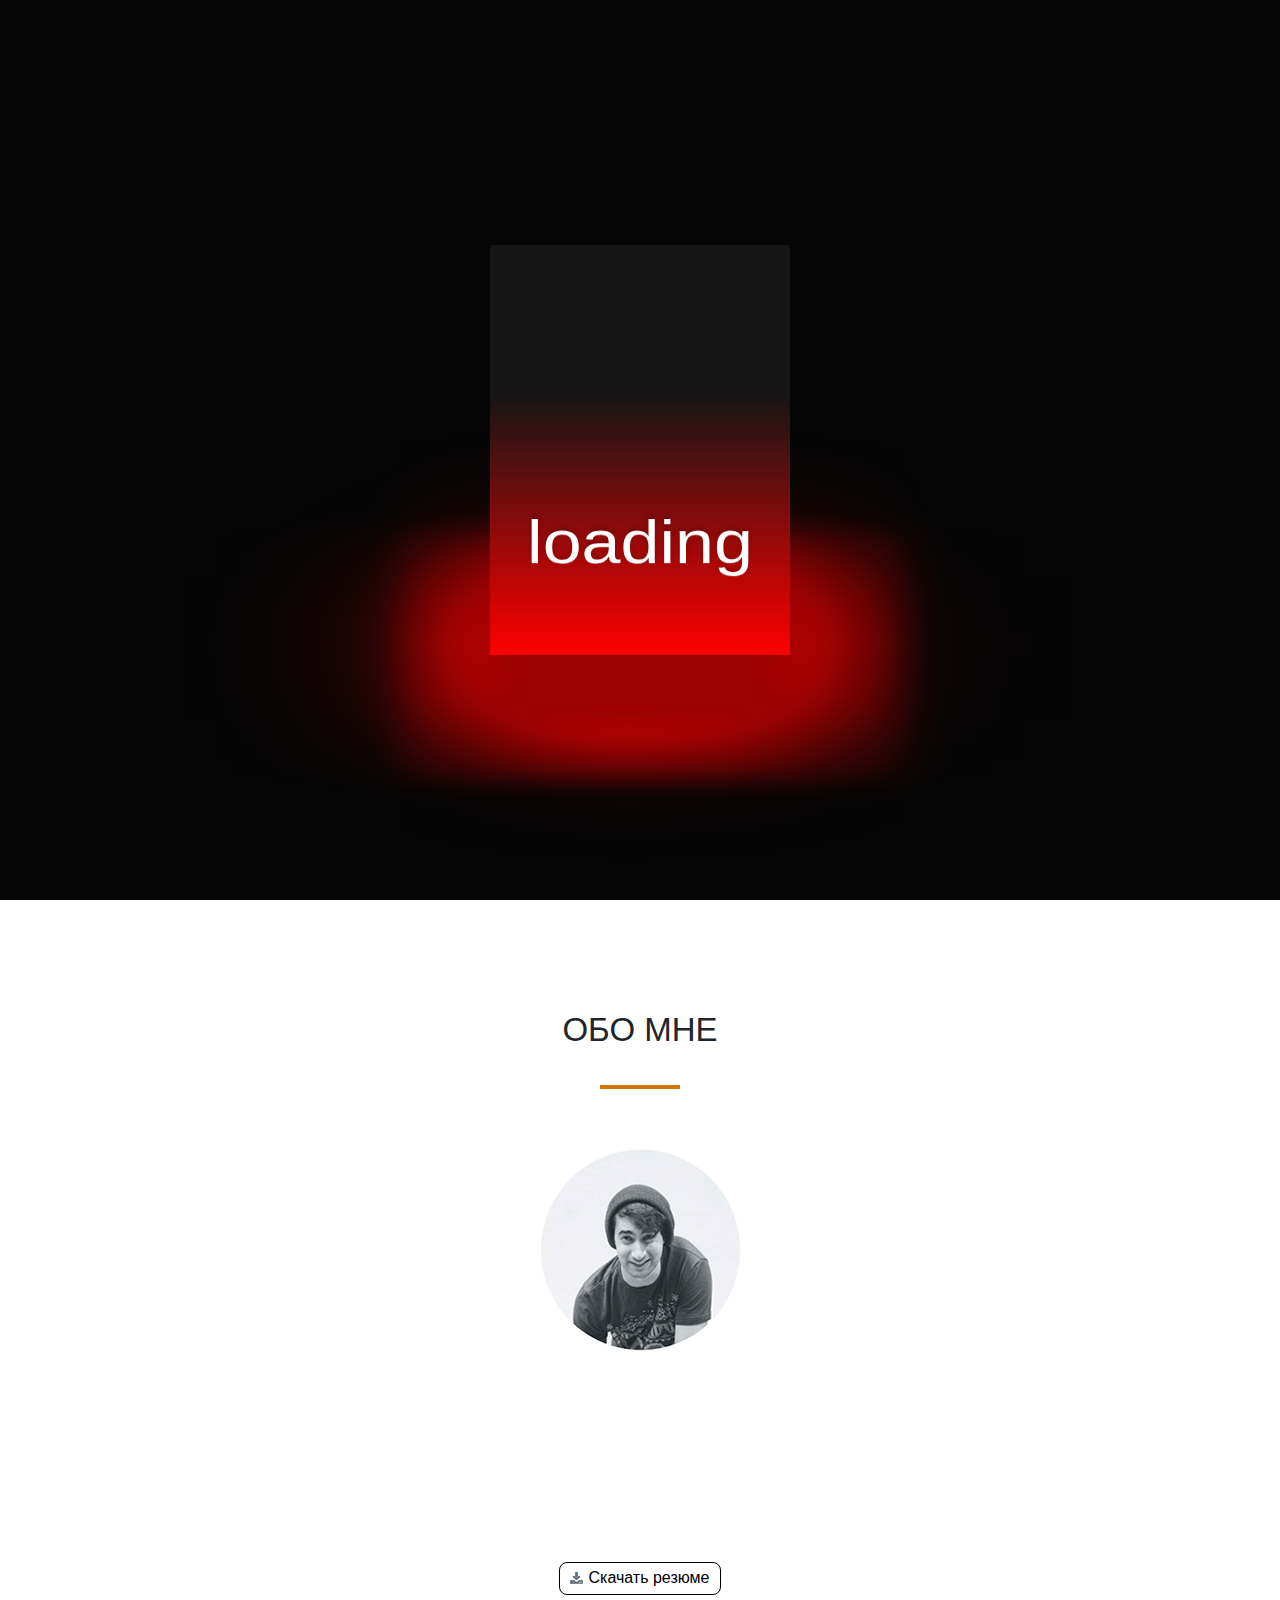
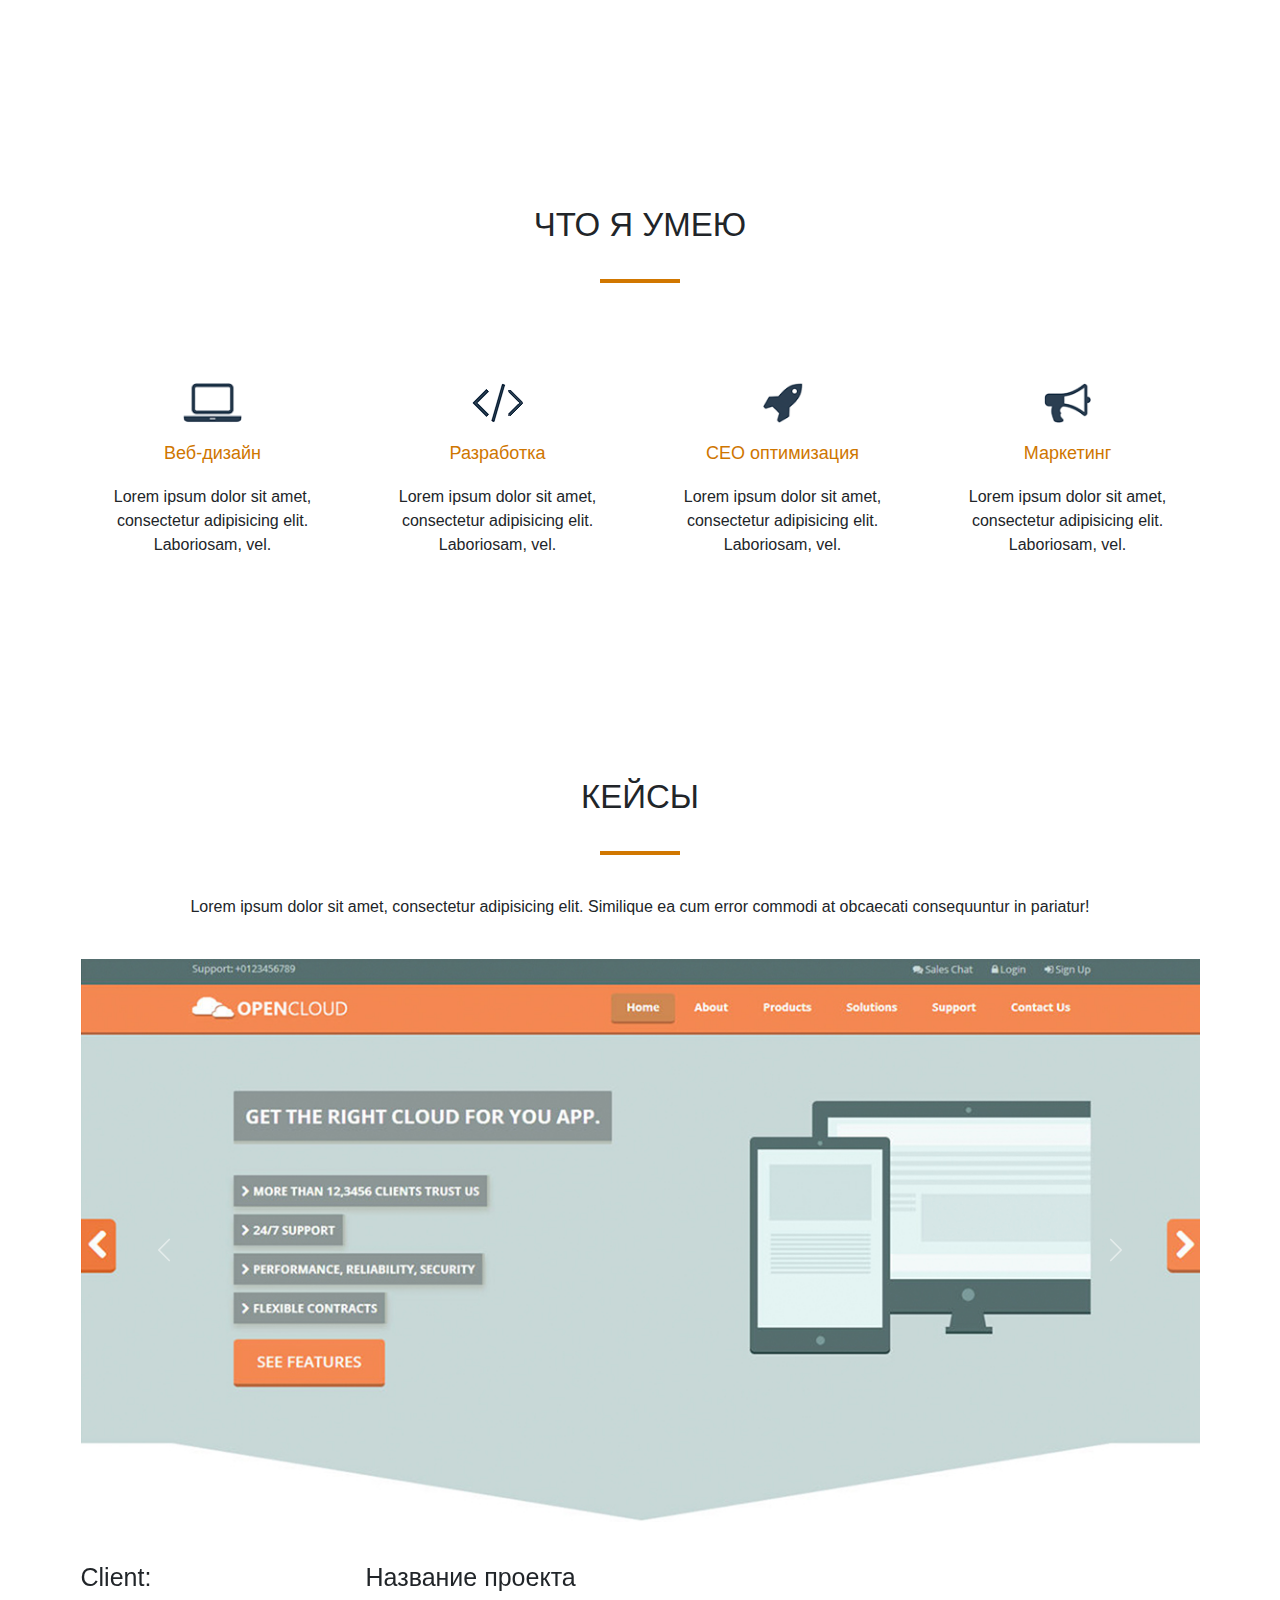
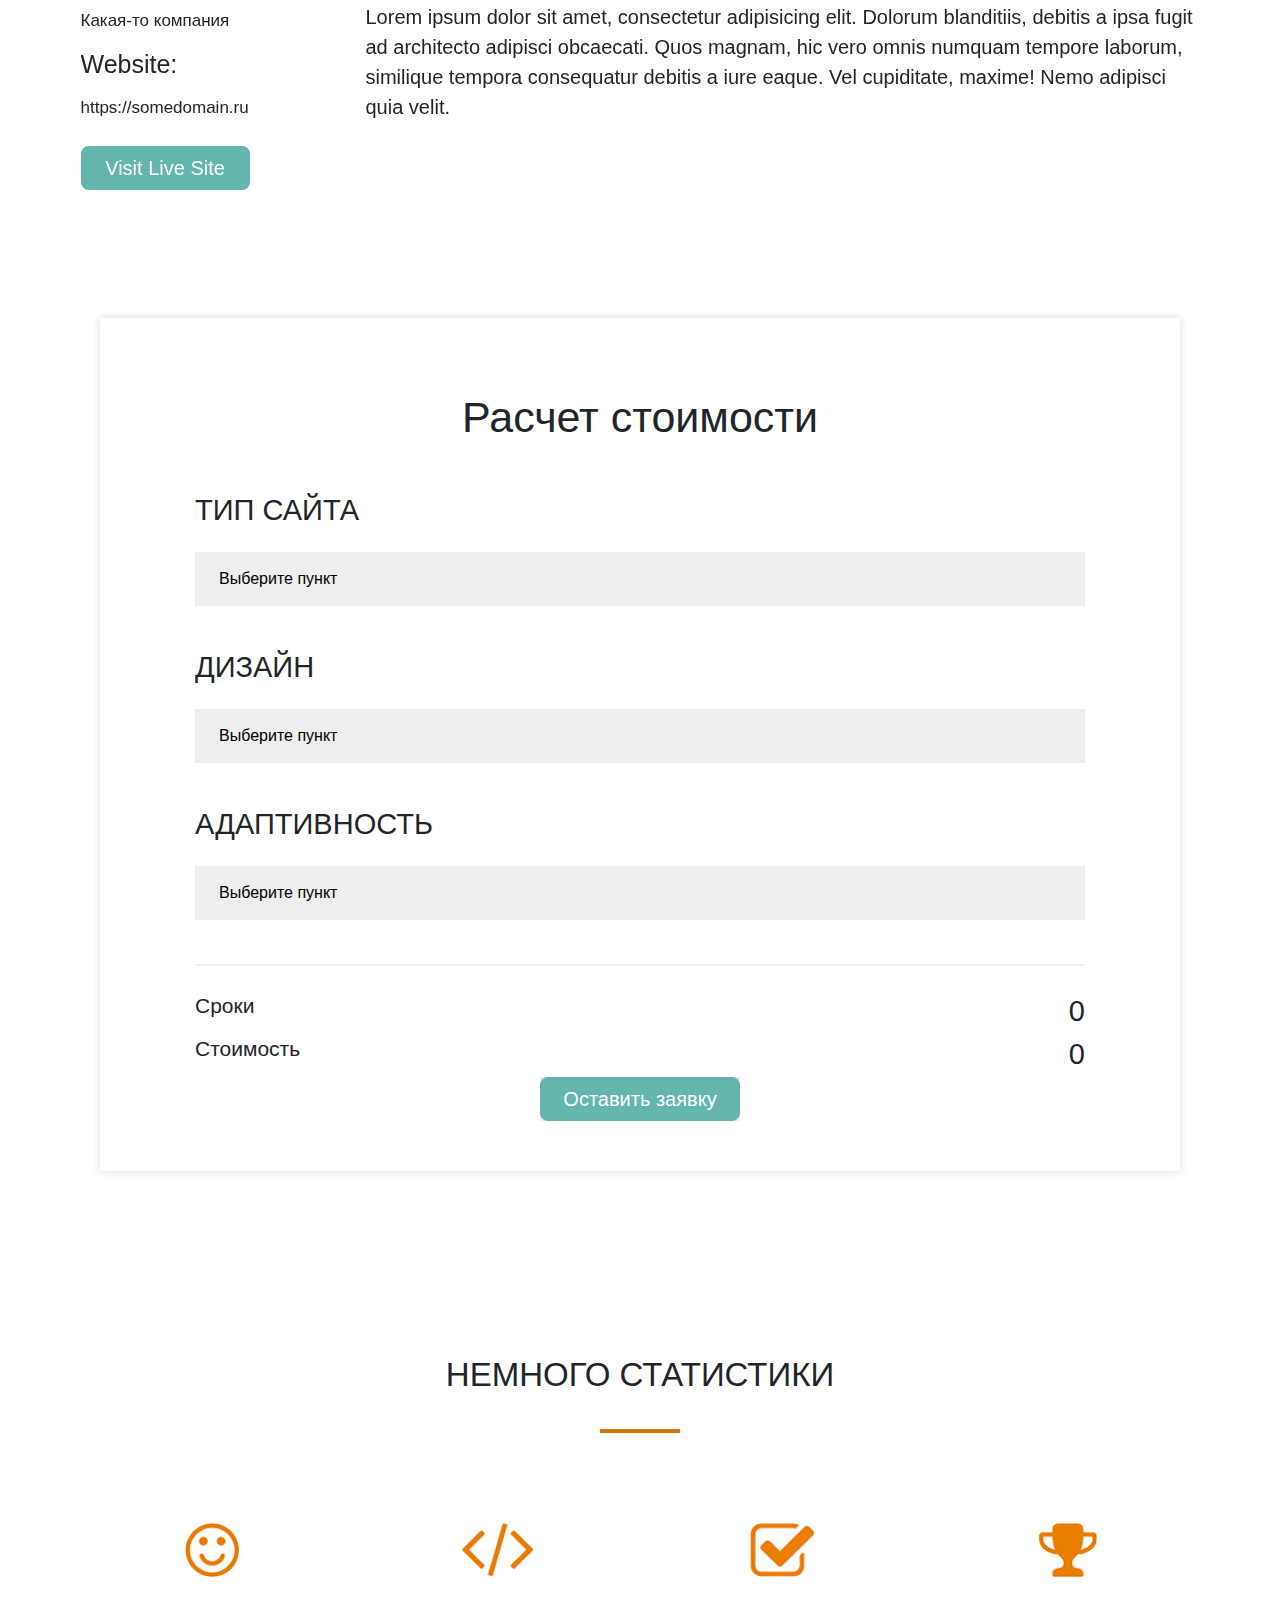
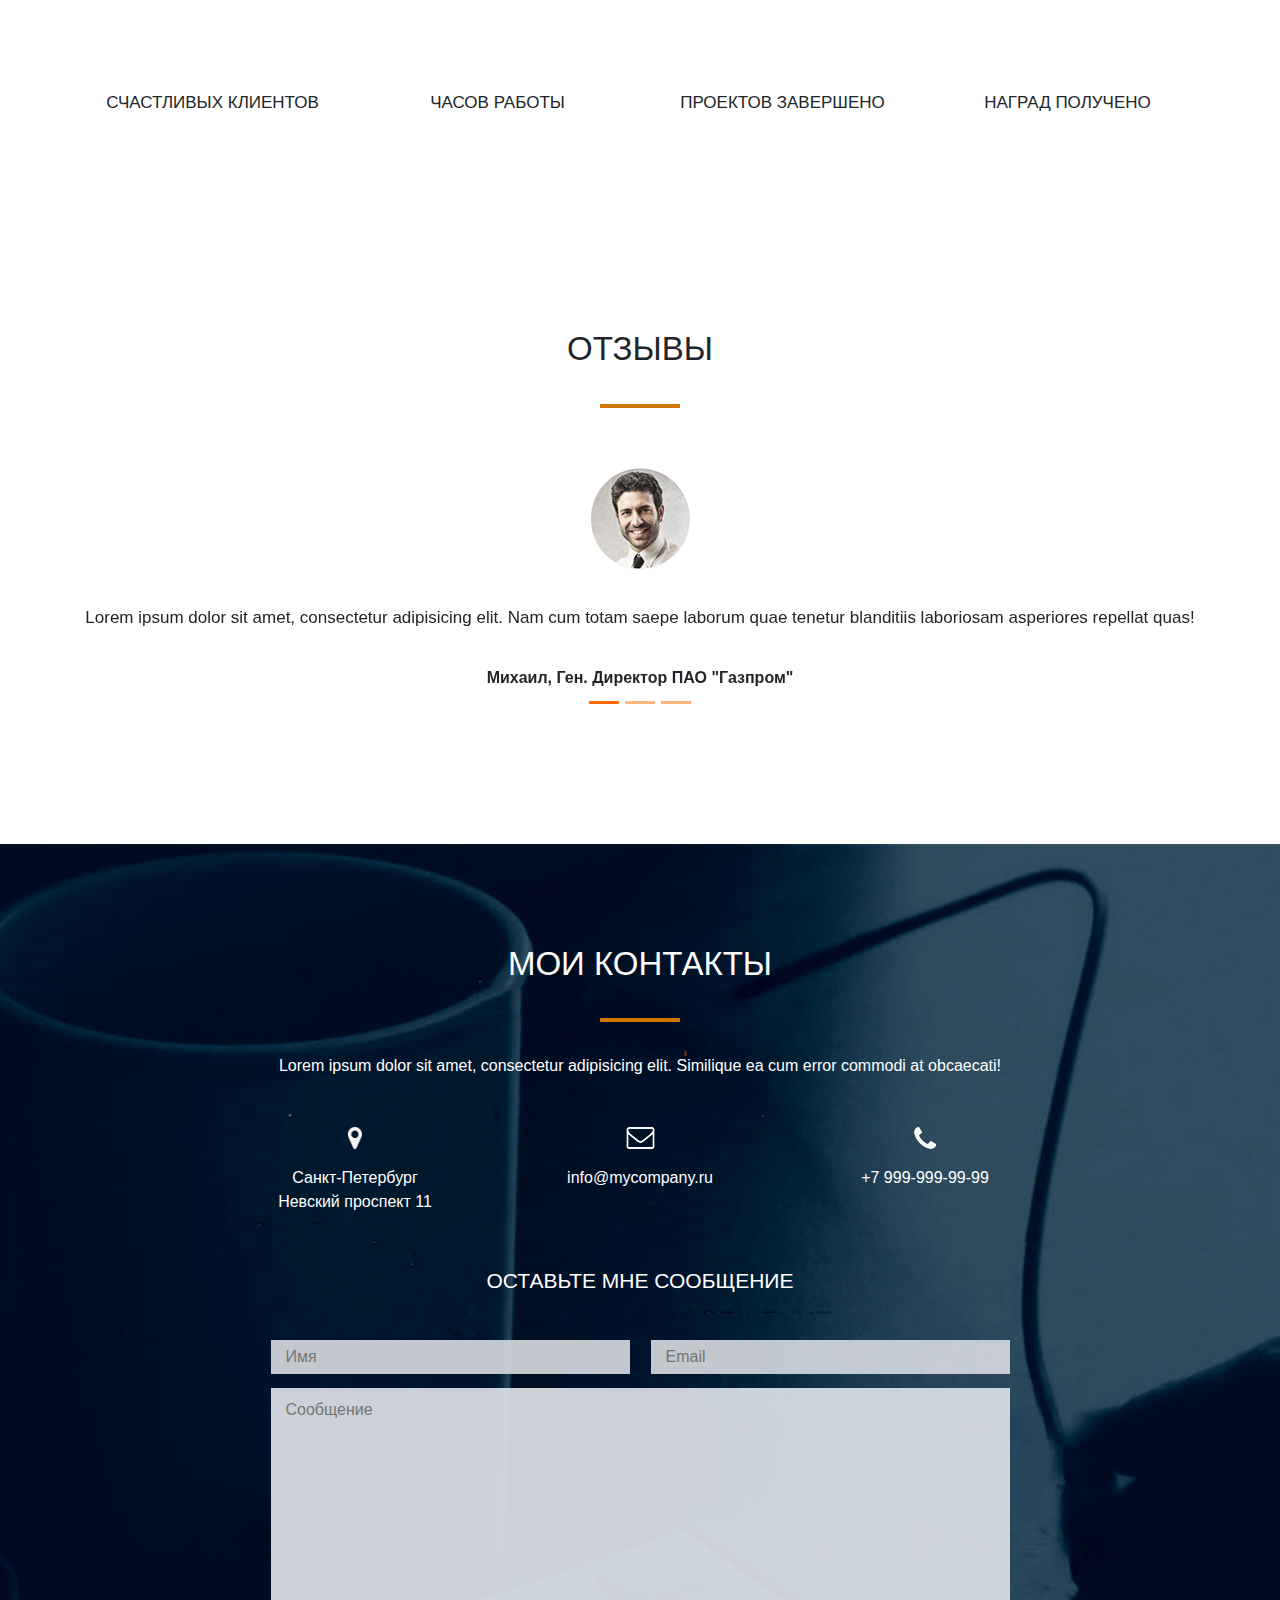
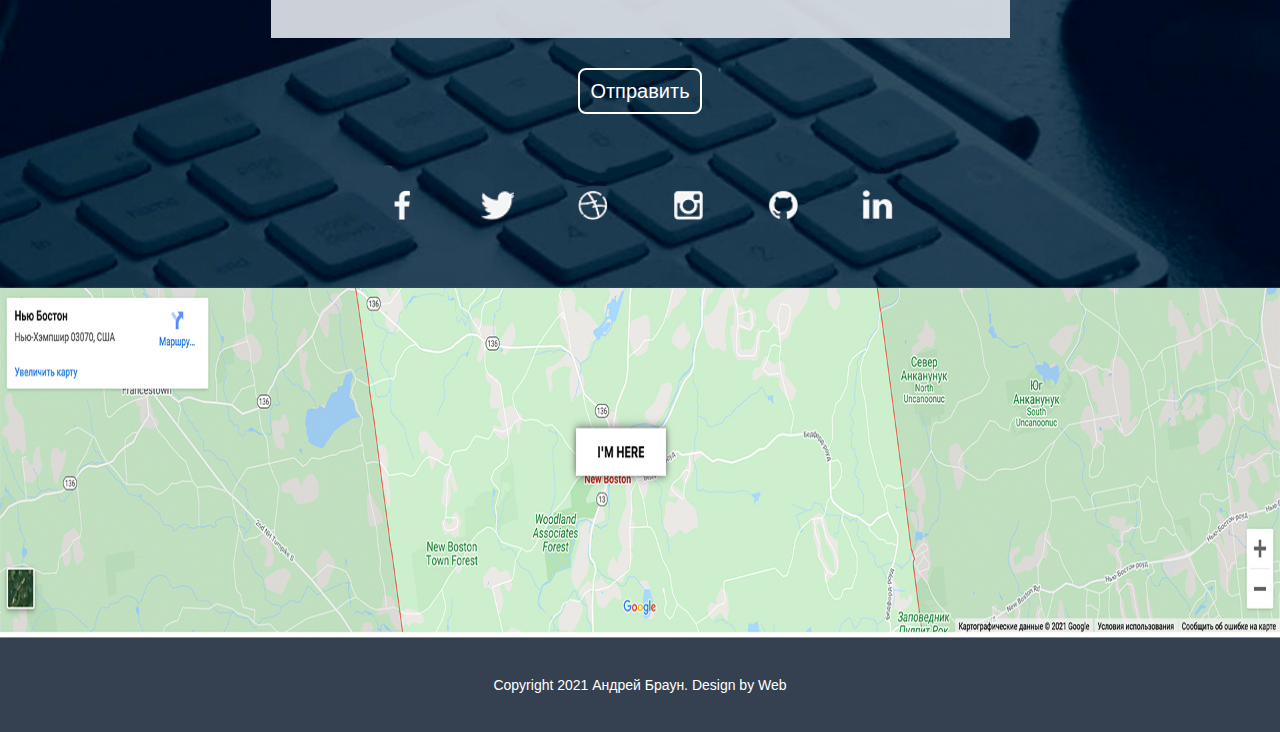
==== commit ca0be5a5: "Дз 11 - 12 раздел" ====
--- a/index.html
+++ b/index.html
@@ -134,8 +134,8 @@
                    <h2>Обо мне</h2>
                 <hr>
                 <img class="preloadImg" src="img/андрей.png" alt="">
-                <p class="firstText">Lorem ipsum dolor sit amet, consectetur adipisicing elit. Molestias voluptatibus quas ducimus hic, tenetur harum sapiente. Maxime officia, esse aliquid.</p>
-                <p class="secondText">Lorem ipsum dolor sit amet, consectetur adipisicing elit. Doloribus modi commodi ea vel necessitatibus maiores nemo quis tempore velit consequatur.</p>
+                <p class="firstText element-animation">Lorem ipsum dolor sit amet, consectetur adipisicing elit. Molestias voluptatibus quas ducimus hic, tenetur harum sapiente. Maxime officia, esse aliquid.</p>
+                <p class="secondText element-animation">Lorem ipsum dolor sit amet, consectetur adipisicing elit. Doloribus modi commodi ea vel necessitatibus maiores nemo quis tempore velit consequatur.</p>
                 <a href="#">Скачать резюме</a>
                </div>
             </div>
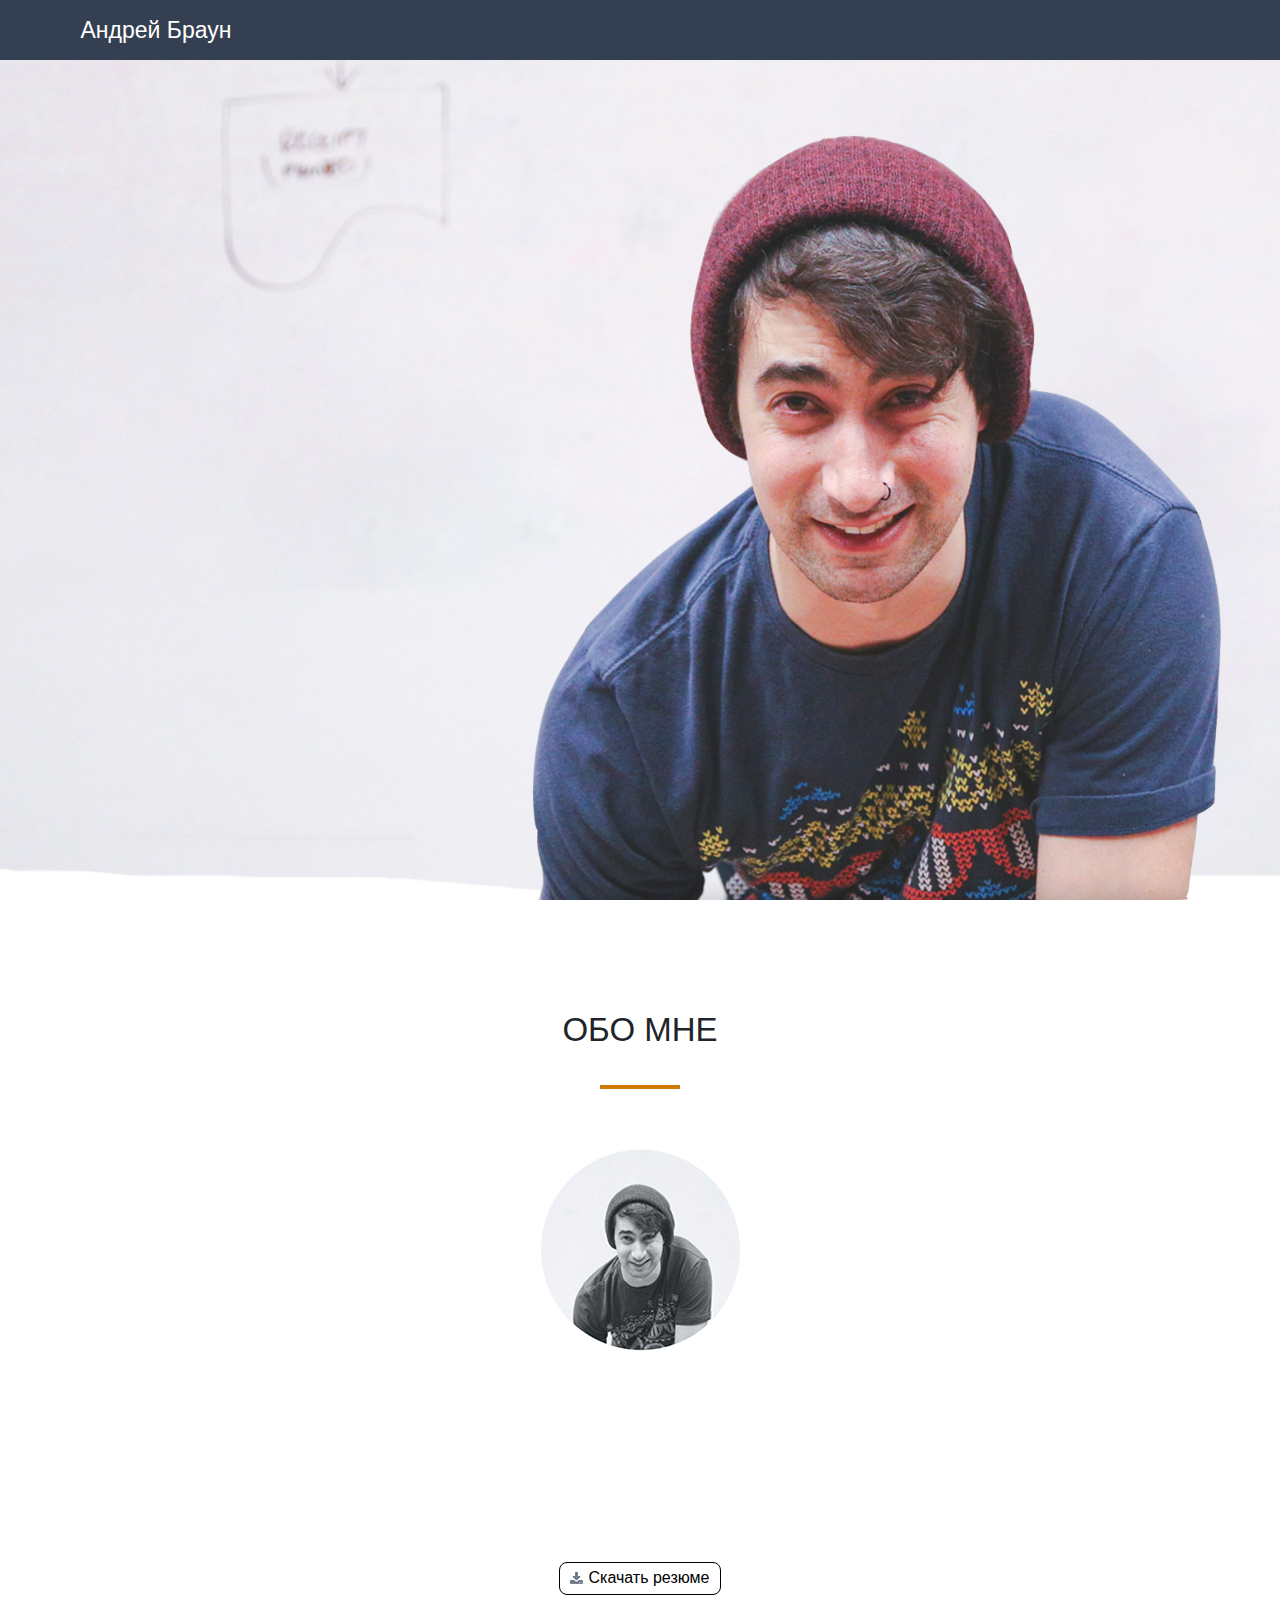
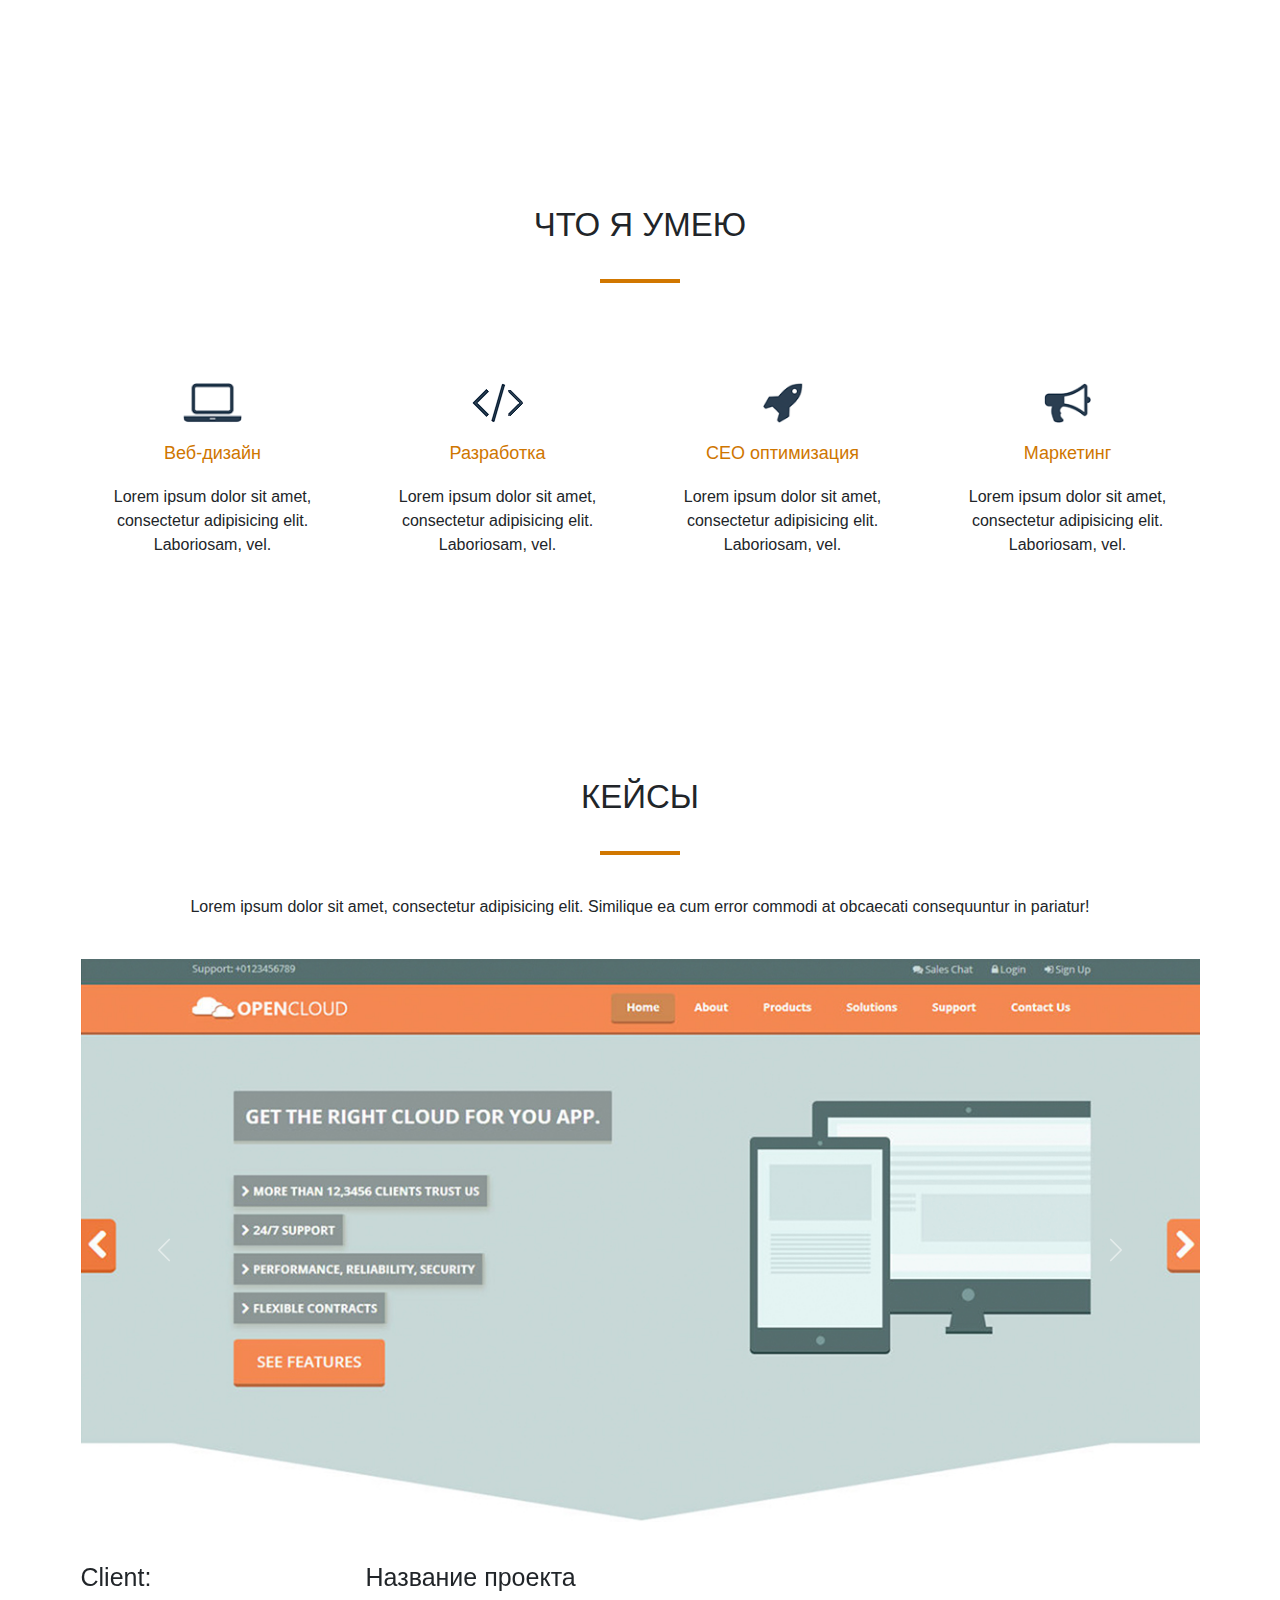
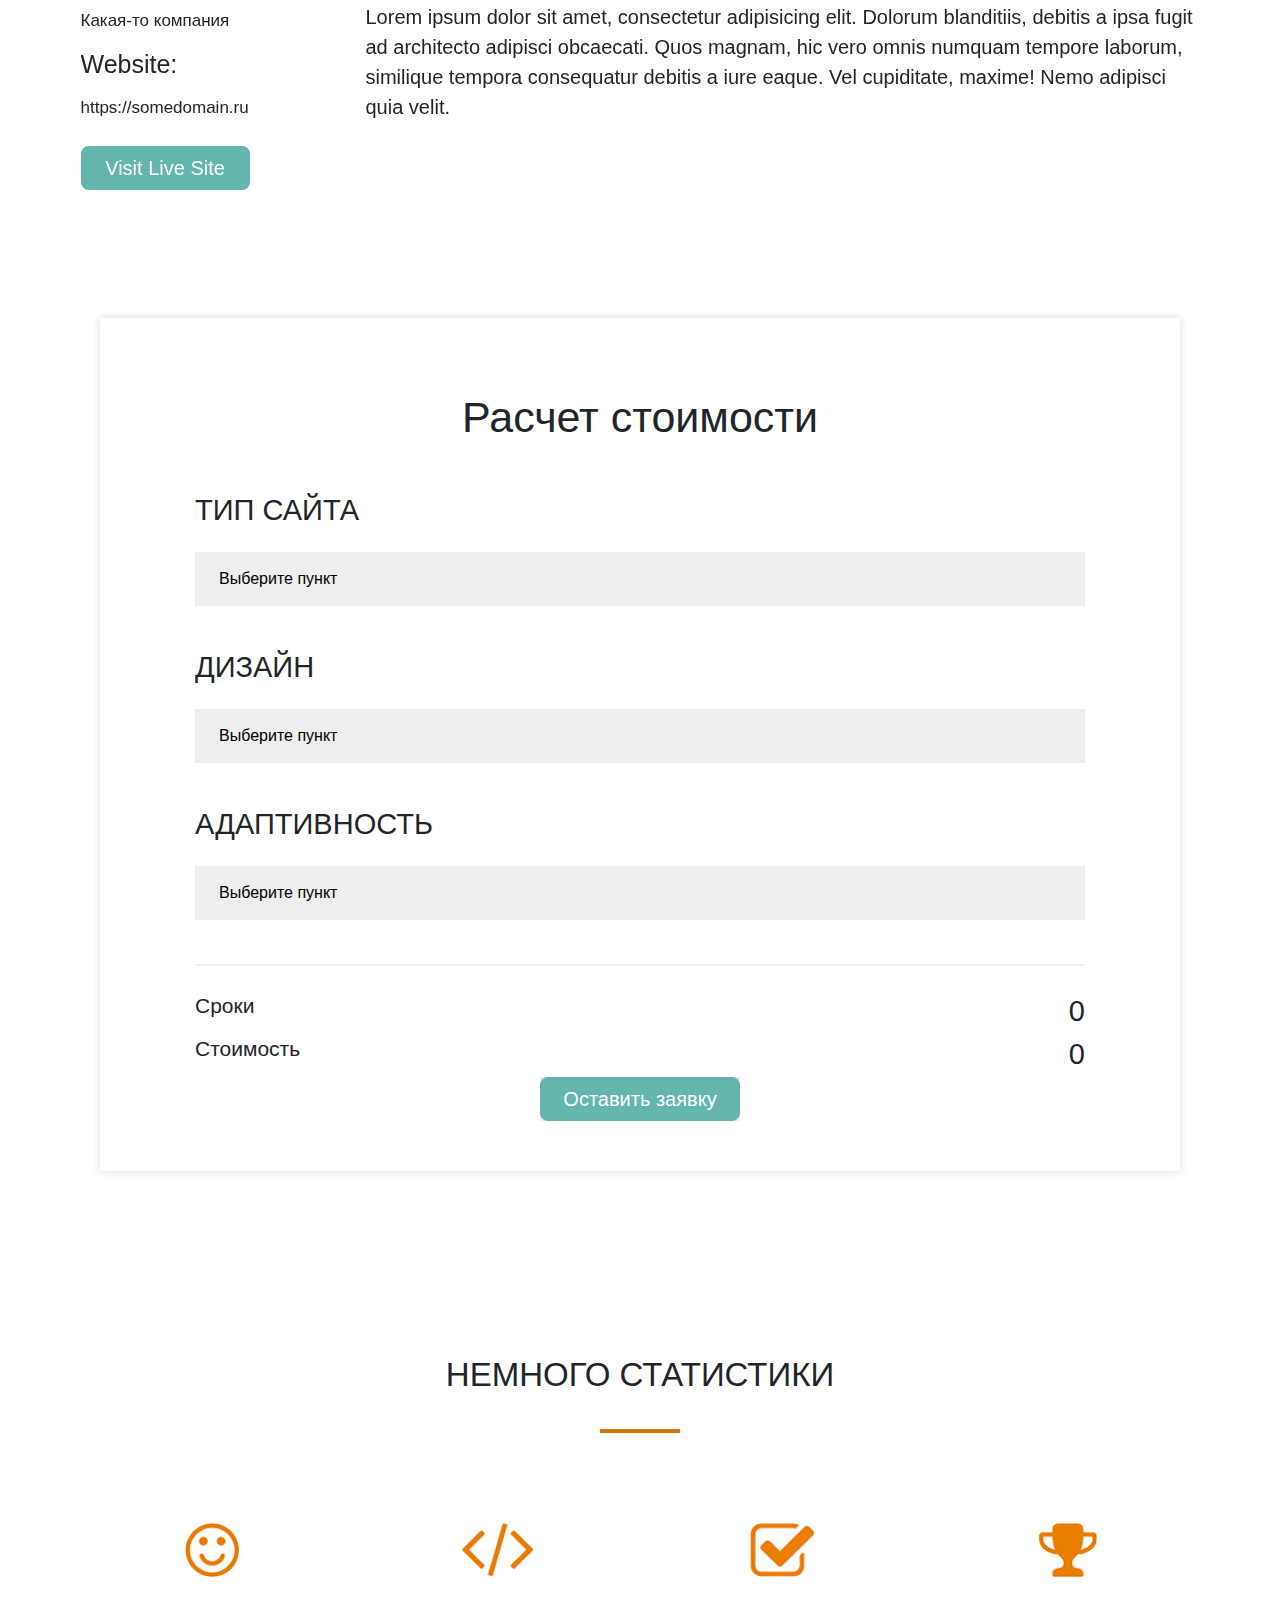
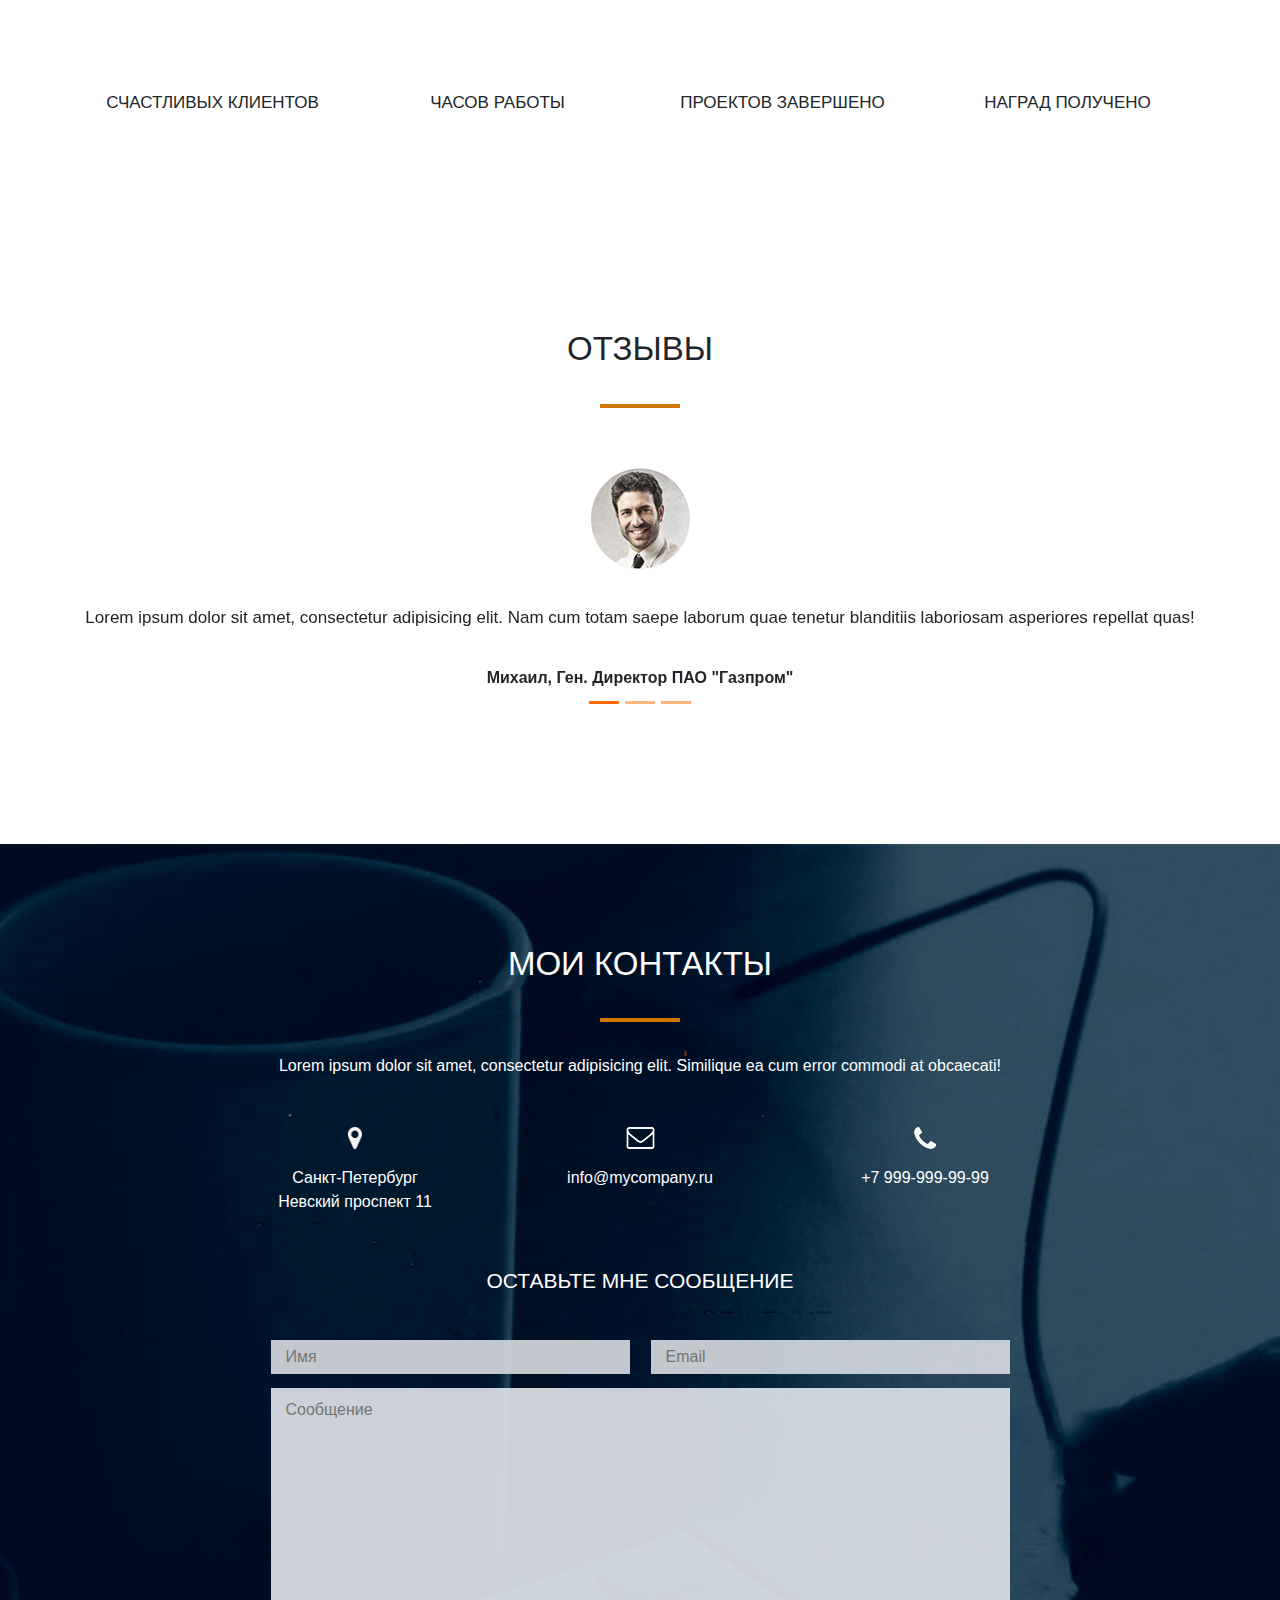
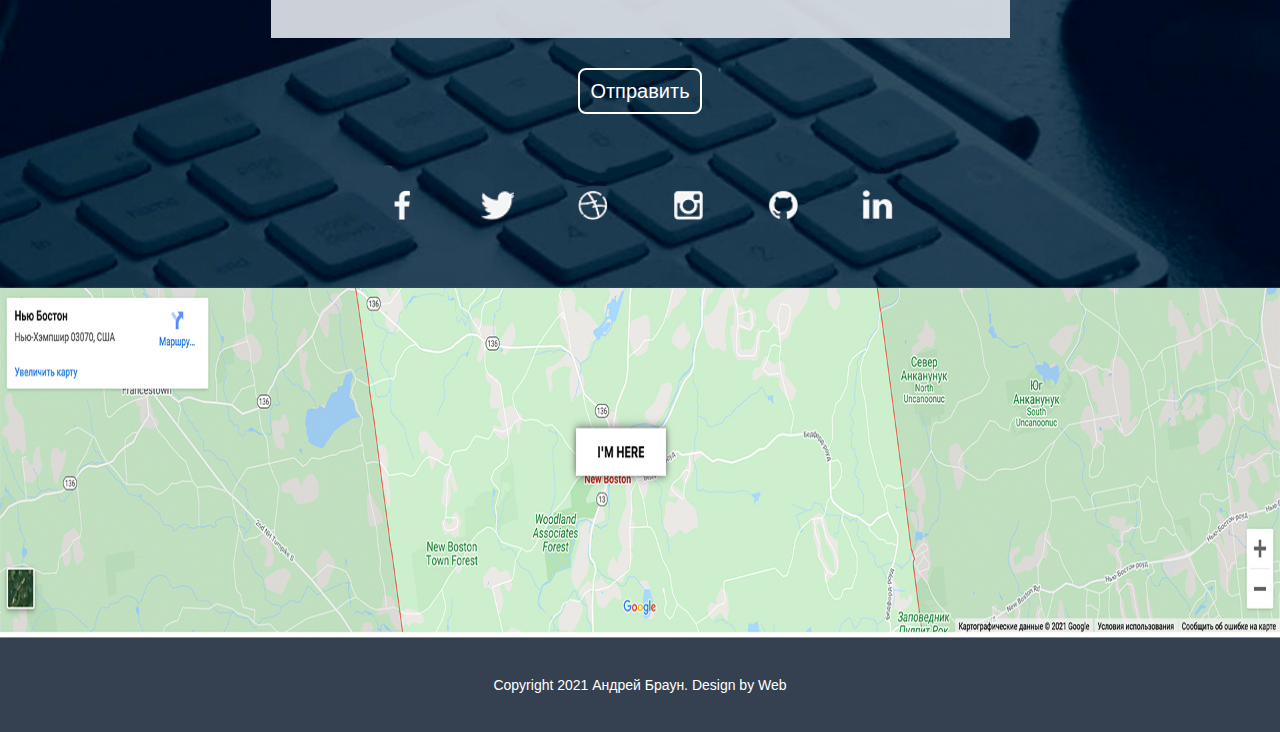
==== commit 99209510: "Дз 11-12 раздел (готовое)" ====
--- a/index.html
+++ b/index.html
@@ -424,6 +424,7 @@
     </footer>
 <script src="js/jquery-3.6.1.min.js"></script>
 <script src="js/bootstrap.bundle.min.js"></script>
+<script src="js/spin.js"></script>
 <script src="js/jquery.magnific-popup.min.js"></script>
 <script src="js/myJScode.js"></script>
 </body>
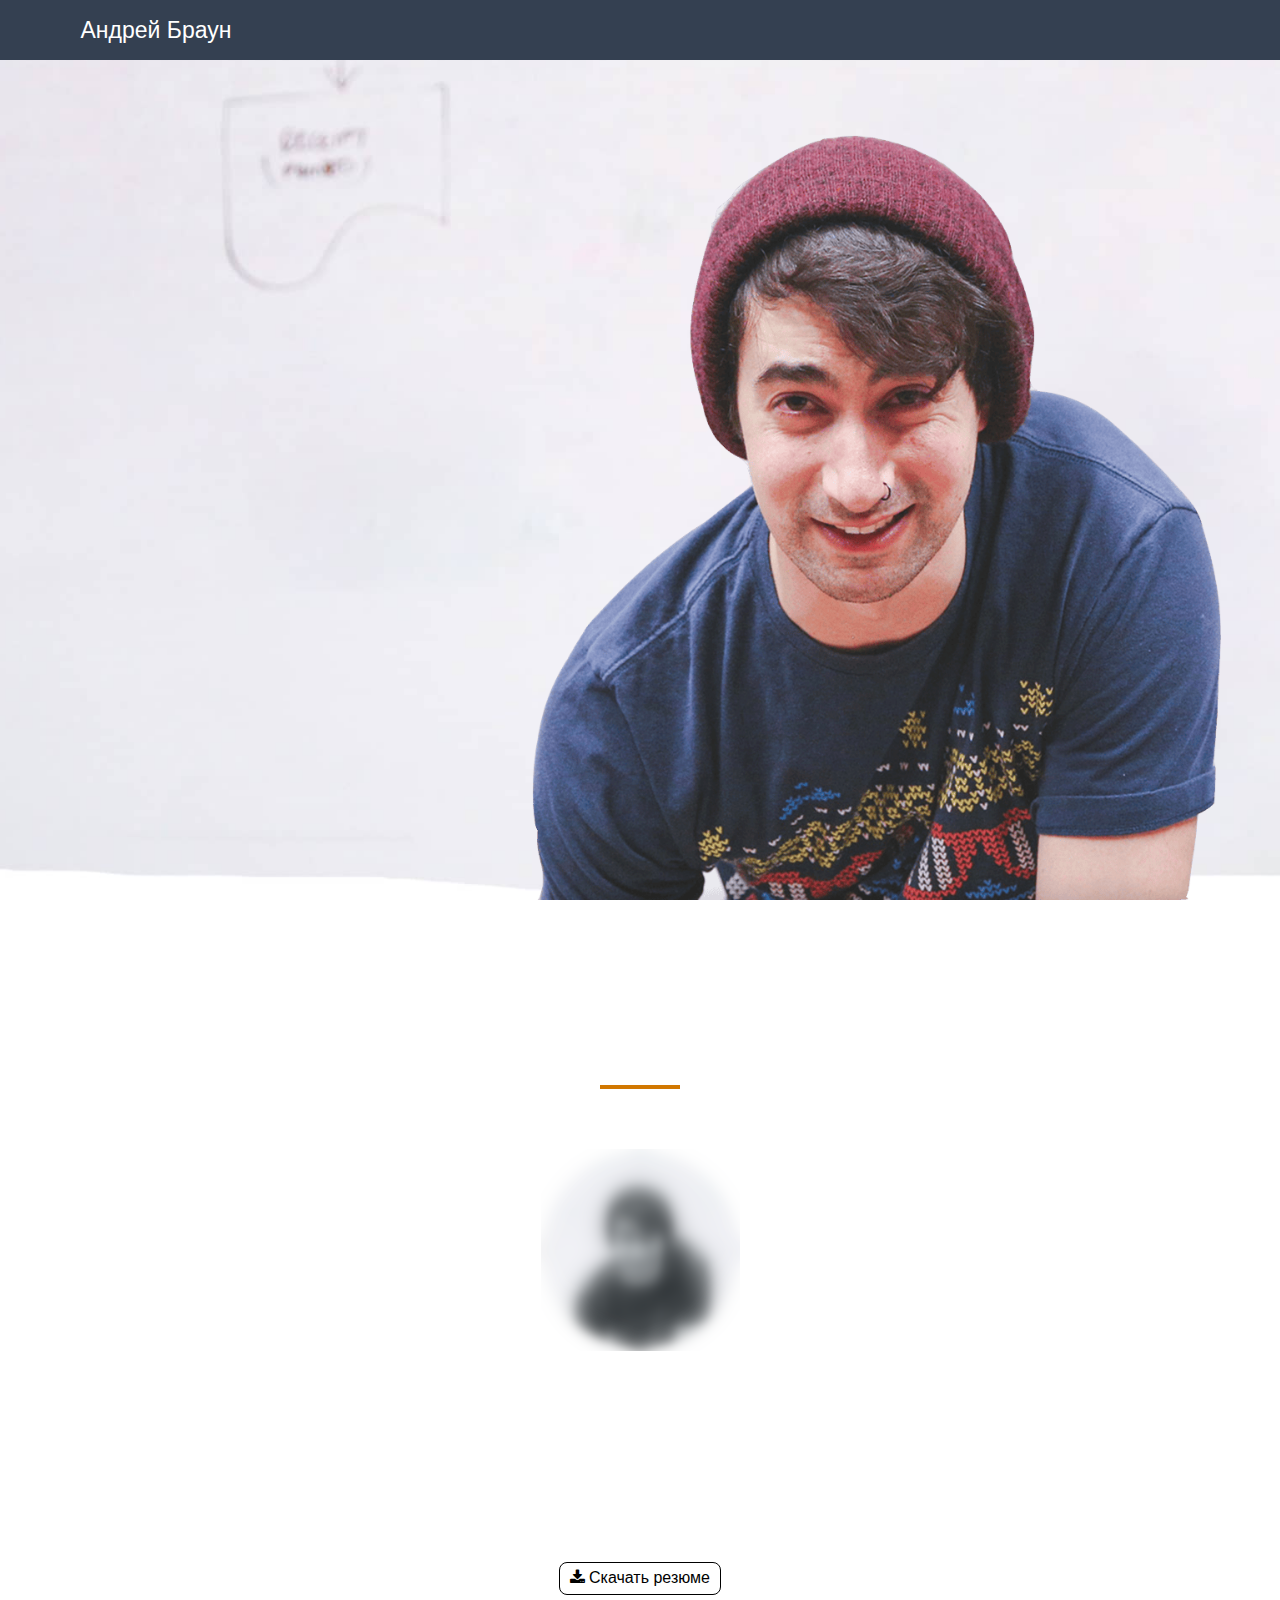
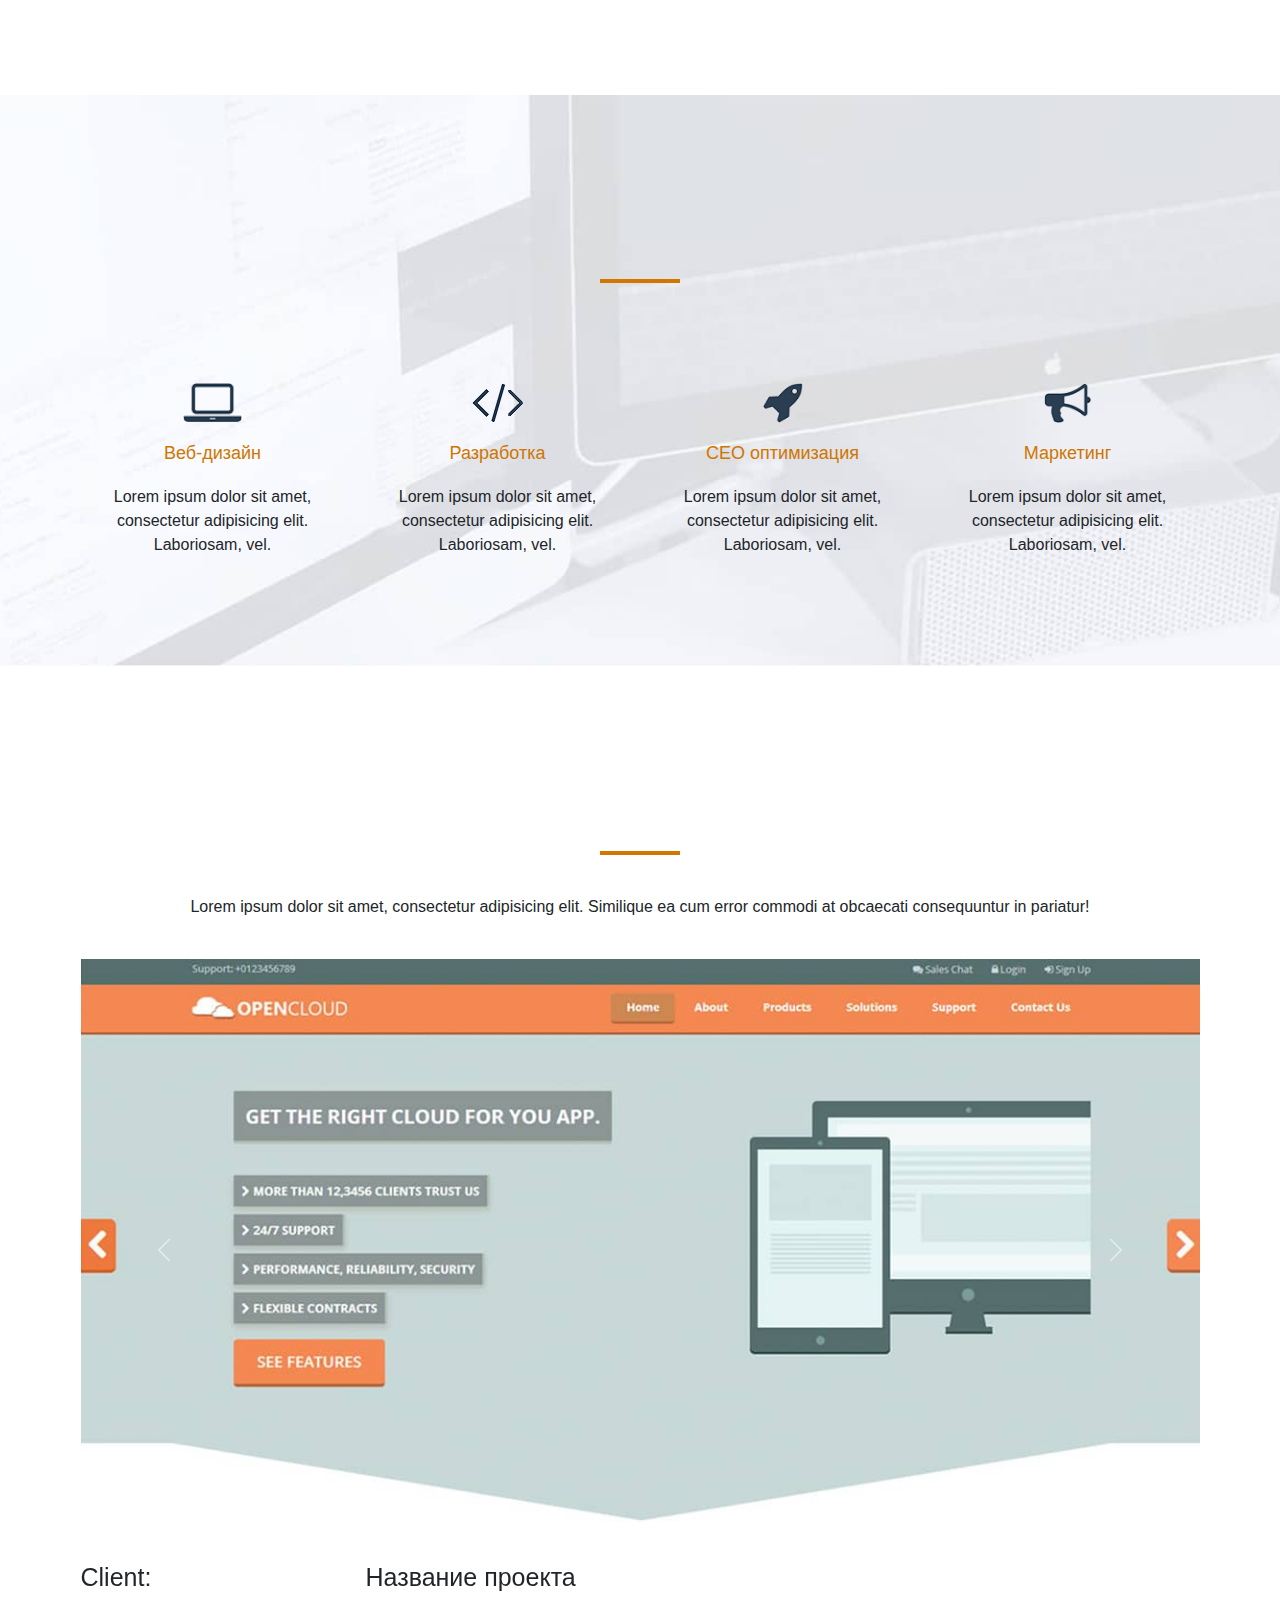
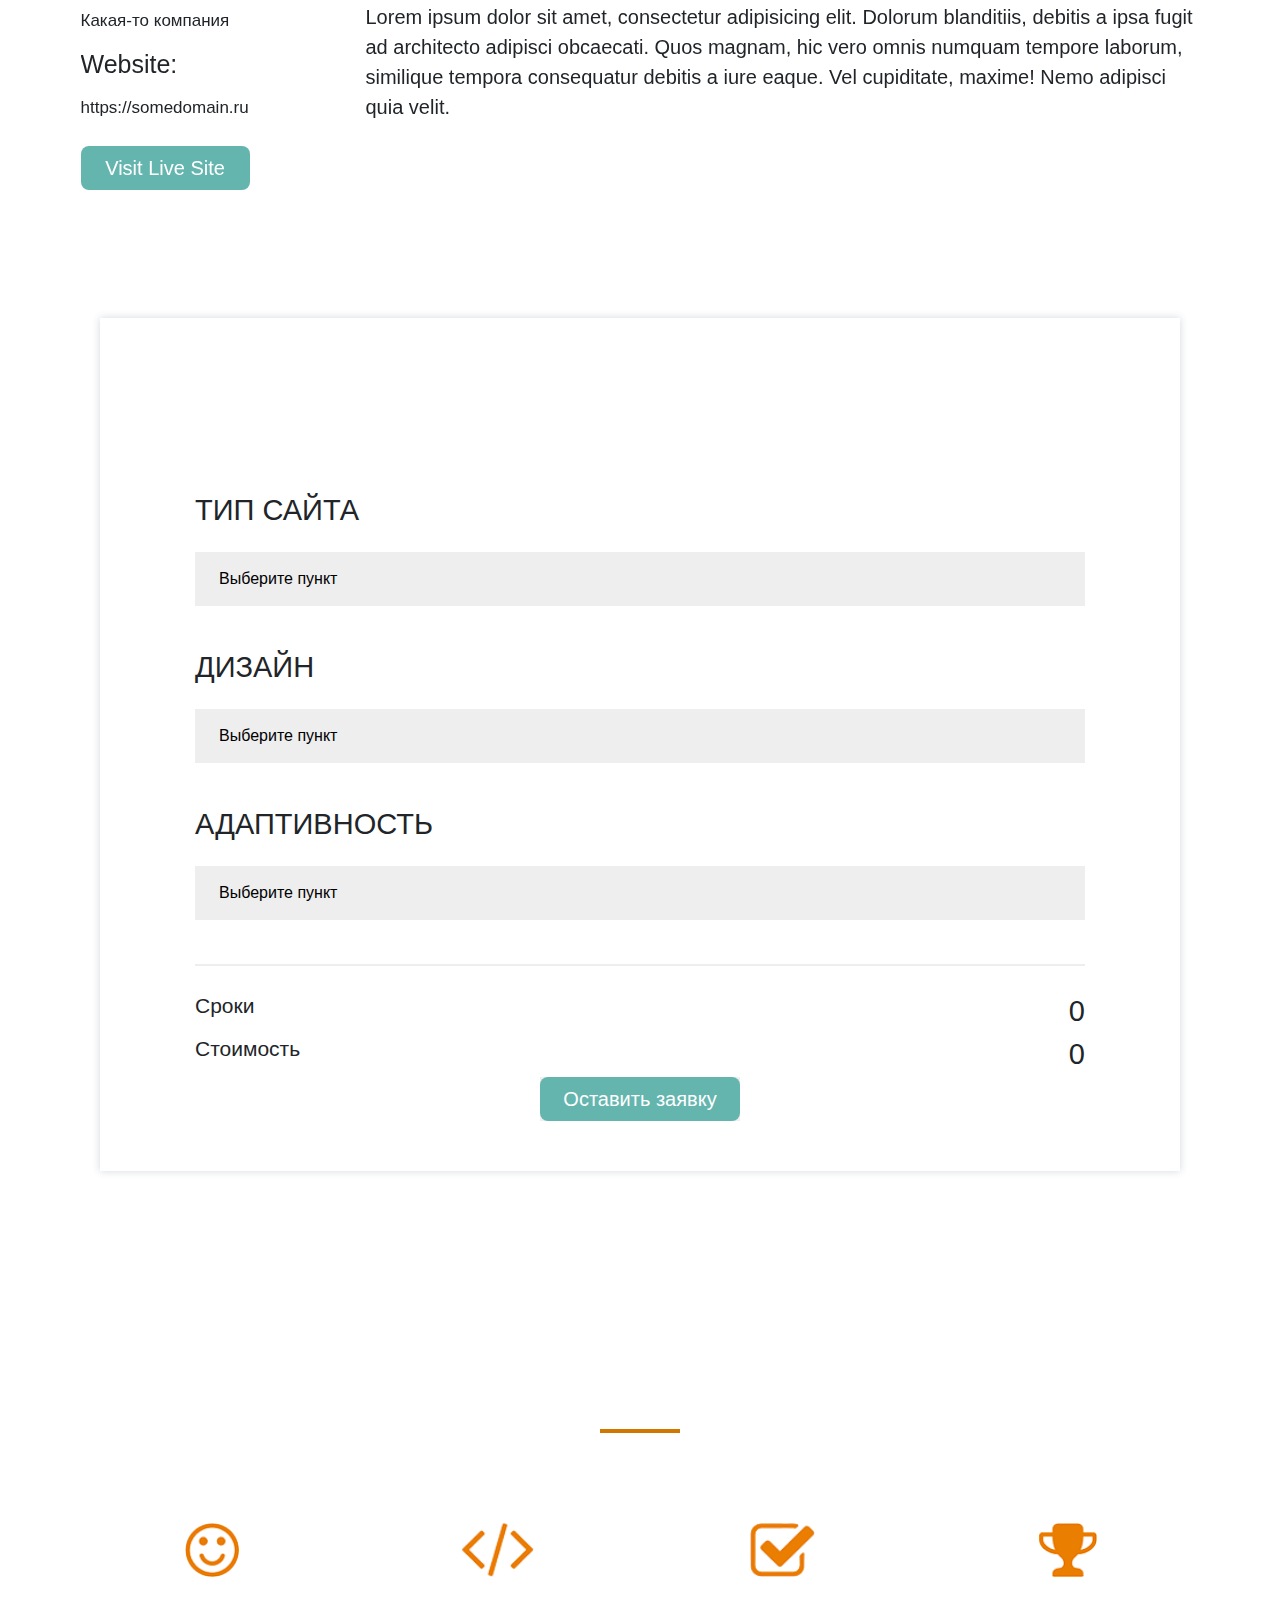
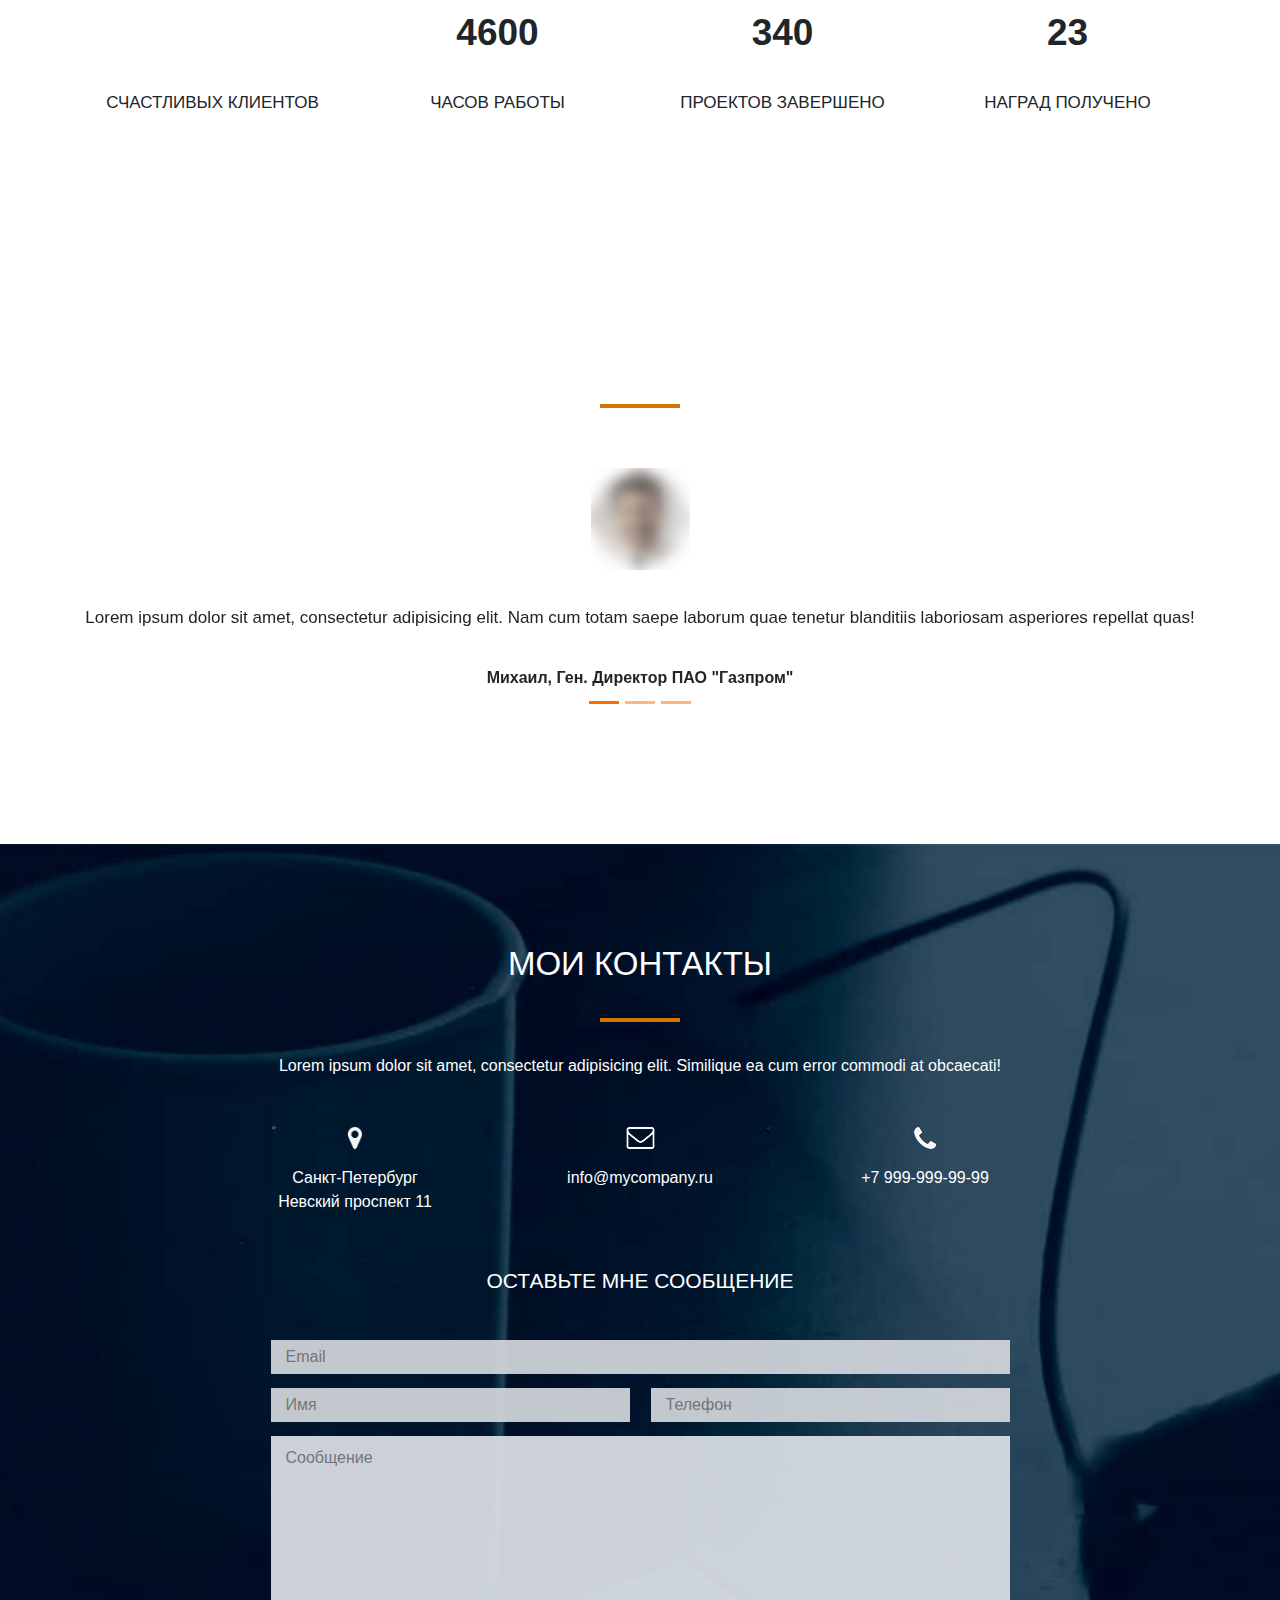
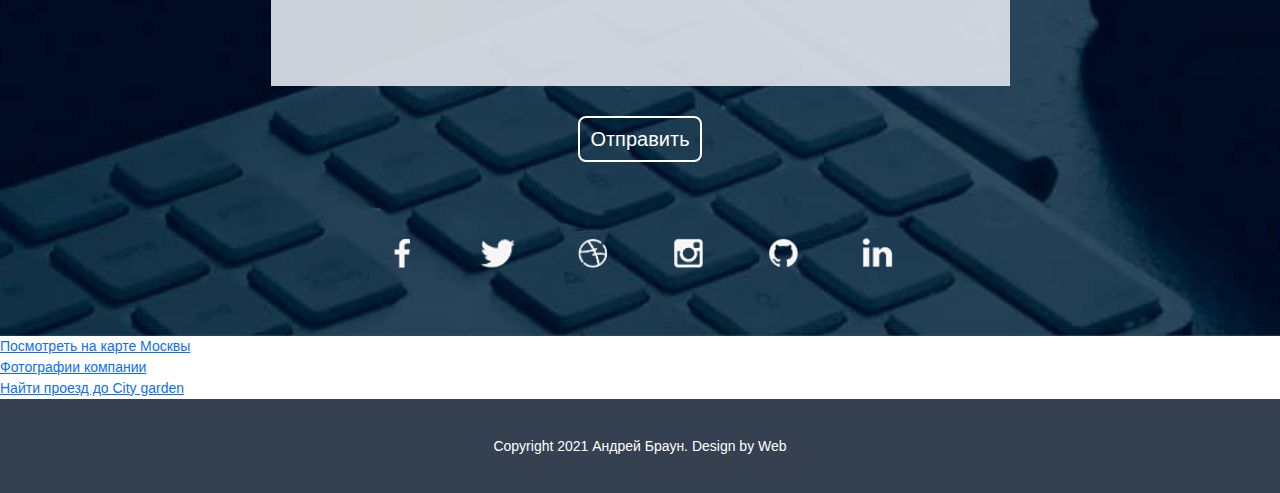
==== commit cd7d8745: "Andrew Brown" ====
--- a/index.html
+++ b/index.html
@@ -10,10 +10,11 @@
     <title>Андрей Браун - Веб-разработчик</title>
     <link rel="stylesheet" href="css/reset.css">
     <link rel="stylesheet" href="css/bootstrap.min.css">
+    <link rel="stylesheet" href="css/font-awesome.min.css">
+    <link rel="stylesheet" href="css/animate.min.css">
     <link rel="stylesheet" href="css/preloader2.css">
     <link rel="stylesheet" href="css/magnific-popup.css">
     <link rel="stylesheet" href="css/style.css">
-    <link rel="stylesheet" href="css/font-awesome.css">
 </head>
 <body>
 <div class="area">
@@ -131,12 +132,12 @@
             <div class="about_me_container container">
                <div class="row justify-content-center">
                <div class="col-12 col-sm-10 col-md-8">
-                   <h2>Обо мне</h2>
-                <hr>
-                <img class="preloadImg" src="img/андрей.png" alt="">
-                <p class="firstText element-animation">Lorem ipsum dolor sit amet, consectetur adipisicing elit. Molestias voluptatibus quas ducimus hic, tenetur harum sapiente. Maxime officia, esse aliquid.</p>
-                <p class="secondText element-animation">Lorem ipsum dolor sit amet, consectetur adipisicing elit. Doloribus modi commodi ea vel necessitatibus maiores nemo quis tempore velit consequatur.</p>
-                <a href="#">Скачать резюме</a>
+                   <h2 class="wow animate__bounceIn">Обо мне</h2>
+                <hr>
+                <img class="preloadImg" src="img/andrew-off.png" data-src="img/andrew.png" alt="">
+                <p class="firstText wow animate__animated animate__fadeIn">Lorem ipsum dolor sit amet, consectetur adipisicing elit. Molestias voluptatibus quas ducimus hic, tenetur harum sapiente. Maxime officia, esse aliquid.</p>
+                <p class="secondText wow animate__animated animate__fadeIn">Lorem ipsum dolor sit amet, consectetur adipisicing elit. Doloribus modi commodi ea vel necessitatibus maiores nemo quis tempore velit consequatur.</p>
+                   <a href="#"><i class="fa fa-download" aria-hidden="true"></i><span>Скачать резюме</span></a>
                </div>
             </div>
         </div>
@@ -144,22 +145,22 @@
    
         <section class="skills section" id="skill">
             <div class="skills_container container">
-                <h2>Что я умею</h2>
+                <h2 class="wow animate__bounceIn">Что я умею</h2>
                 <hr>
                 <div class="row justify-content-center text-center">
-                    <div class="col-12 col-sm-6 col-md-3 skills_item"> <img src="img/ноут.png" alt="">
+                    <div class="col-12 col-sm-6 col-md-3 skills_item"> <img src="img/nout.png" alt="">
                         <h3>Веб-дизайн</h3>
                         <p>Lorem ipsum dolor sit amet, consectetur adipisicing elit. Laboriosam, vel.</p>
                     </div>
-                    <div class="col-12 col-sm-6 col-md-3 skills_item mt-5 mt-sm-0"><img src="img/знак.png" alt="">
+                    <div class="col-12 col-sm-6 col-md-3 skills_item mt-5 mt-sm-0"><img src="img/znak.png" alt="">
                         <h3>Разработка</h3>
                         <p>Lorem ipsum dolor sit amet, consectetur adipisicing elit. Laboriosam, vel.</p>
                     </div>
-                    <div class="col-12 col-sm-6 col-md-3 skills_item mt-5 mt-md-0"><img src="img/ракета.png" alt="">
+                    <div class="col-12 col-sm-6 col-md-3 skills_item mt-5 mt-md-0"><img src="img/rocket.png" alt="">
                         <h3>СЕО оптимизация</h3>
                         <p>Lorem ipsum dolor sit amet, consectetur adipisicing elit. Laboriosam, vel.</p>
                     </div>
-                    <div class="col-12 col-sm-6 col-md-3 skills_item mt-5 mt-md-0"><img src="img/граммофон.png" alt="">
+                    <div class="col-12 col-sm-6 col-md-3 skills_item mt-5 mt-md-0"><img src="img/talker.png" alt="">
                         <h3>Маркетинг</h3>
                         <p>Lorem ipsum dolor sit amet, consectetur adipisicing elit. Laboriosam, vel.</p>
                     </div>
@@ -170,13 +171,13 @@
      
         <section class="case section" id="case">
             <div class="case_container container">
-                <h2>Кейсы</h2>
+                <h2 class="wow animate__bounceIn">Кейсы</h2>
                 <hr>
                 <p class="case_subscription">Lorem ipsum dolor sit amet, consectetur adipisicing elit. Similique ea cum error commodi at obcaecati consequuntur in pariatur!</p>
                 <div id="carouselExampleControls" class="carousel slide" data-bs-ride="carousel">
                   <div class="carousel-inner">
                     <div class="carousel-item active">
-                        <img class="d-block w-100 image-link" src="img/Фотка.jpg" href="img/Фотка.jpg" alt="">
+                        <img class="d-block w-100 image-link" src="img/case.jpg" href="img/case.jpg" alt="">
                         <div class="row justify-content-between">
                     <div class="col-12 col-md-3 col-lg-2 description_left">
                         <h3>Client:</h3>
@@ -192,7 +193,7 @@
                 </div>
                     </div>
                     <div class="carousel-item">
-                      <img class="d-block w-100 image-link" src="img/Портфолио1.jpg" href="img/Портфолио1.jpg" alt="">
+                      <img class="d-block w-100 image-link" src="img/portfolio1.jpg" href="img/case.jpg" alt="">
                       <div class="row justify-content-between">
                     <div class="col-12 col-md-3 col-lg-2 description_left">
                         <h3>Client:</h3>
@@ -208,7 +209,7 @@
                 </div>
                     </div>
                     <div class="carousel-item">
-                        <img class="d-block w-100 image-link" src="img/Портфолио2.jpg" href="img/Портфолио2.jpg" alt="">
+                        <img class="d-block w-100 image-link" src="img/portfolio2.jpg" href="img/case.jpg" alt="">
                         <div class="row justify-content-between">
                     <div class="col-12 col-md-3 col-lg-2 description_left">
                         <h3>Client:</h3>
@@ -239,7 +240,7 @@
     
         <section class="cost section" id="cost">
             <div class="cost_container container">
-                <h2>Расчет стоимости</h2>
+                <h2 class="wow animate__bounceIn">Расчет стоимости</h2>
                 <div class="cost_inner">
                     <h3>Тип Сайта</h3>
                     <select id="style" class="mySelect" name="type" id="typeSite">
@@ -287,28 +288,28 @@
     
         <section class="statistic">
             <div class="statistic_container container">
-                <h2>Немного статистики</h2>
+                <h2 class="wow animate__bounceIn">Немного статистики</h2>
                 <hr>
                 <div class="row justify-content-center text-center">
 
                     <div class="col-12 col-sm-6 col-md-3  statistic_item">
-                        <img src="img/смайл.png" alt="">
-                        <h3 class="runNumbers element-animation">120</h3>
+                        <img src="img/smail.png" alt="">
+                        <h3 class="wow runNumbers">120</h3>
                         <p>Счастливых клиентов</p>
                     </div>
                     <div class=" col-12 col-sm-6 col-md-3  statistic_item mt-5 mt-sm-0">
-                        <img src="img/скобки.png" alt="">
-                        <h3 class="runNumbers element-animation">4600</h3>
+                        <img src="img/skobki.png" alt="">
+                        <h3 class="runNumbers">4600</h3>
                         <p>Часов работы</p>
                     </div>
                     <div class="col-12 col-sm-6 col-md-3  statistic_item mt-5 mt-md-0">
-                        <img src="img/галочка.png" alt="">
-                        <h3 class="runNumbers element-animation">340</h3>
+                        <img src="img/galochka.png" alt="">
+                        <h3 class="runNumbers">340</h3>
                         <p>Проектов завершено</p>
                     </div>
                     <div class="col-12 col-sm-6 col-md-3  statistic_item mt-5 mt-md-0">
-                        <img src="img/кубок.png" alt="">
-                        <h3 class="runNumbers element-animation">23</h3>
+                        <img src="img/cubok.png" alt="">
+                        <h3 class="runNumbers">23</h3>
                         <p>Наград получено</p>
                     </div>
                 </div>
@@ -317,7 +318,7 @@
     
         <section class="comments section" id="comm">
             <div class="comments_container container">
-                <h2>Отзывы</h2>
+                <h2 class="wow animate__bounceIn">Отзывы</h2>
                 <hr>
                 <div id="carouselExampleIndicators" class="carousel slide" data-bs-ride="true">
   <div class="carousel-indicators">
@@ -327,17 +328,17 @@
   </div>
   <div class="carousel-inner">
     <div class="carousel-item active">
-                    <img src="img/Михаил.png" alt="">
+                    <img class="preloadImg" src="img/misha-off.png" data-src="img/misha.png" alt="">
                     <p class="comm_text">Lorem ipsum dolor sit amet, consectetur adipisicing elit. Nam cum totam saepe laborum quae tenetur blanditiis laboriosam asperiores repellat quas!</p>
                     <p class="comm_author"> <span>Михаил, Ген. Директор ПАО "Газпром"</span></p>
     </div>
     <div class="carousel-item">
-                    <img src="img/Михаил.png" alt="">
+                    <img class="preloadImg" src="img/misha-off.png" data-src="img/misha.png" alt="">
                     <p class="comm_text">Lorem ipsum dolor sit amet, consectetur adipisicing elit. Nam cum totam saepe laborum quae tenetur blanditiis laboriosam asperiores repellat quas!</p>
                     <p class="comm_author"> <span>Михаил, Ген. Директор ПАО "Газпром"</span></p>
     </div>
     <div class="carousel-item">
-                    <img src="img/Михаил.png" alt="">
+                    <img class="preloadImg" src="img/misha-off.png" data-src="img/misha.png" alt="">
                     <p class="comm_text">Lorem ipsum dolor sit amet, consectetur adipisicing elit. Nam cum totam saepe laborum quae tenetur blanditiis laboriosam asperiores repellat quas!</p>
                     <p class="comm_author"> <span>Михаил, Ген. Директор ПАО "Газпром"</span></p>
     </div>
@@ -362,49 +363,55 @@
                 <p class="contacts_subscription">Lorem ipsum dolor sit amet, consectetur adipisicing elit. Similique ea cum error commodi at obcaecati!</p>
                 <div class="contacts_data row justify-content-center text-center">
                     <div class="contacts_data_item col-12 col-md-4 col-lg-3">
-                        <img src="img/гео.png" alt="">
-                        <p>Санкт-Петербург <br> Невский проспект 11</p>
+                        <img src="img/geo.png" alt="">
+                        <p><a href="#">Санкт-Петербург <br> Невский проспект 11</a></p>
                     </div>
                     <div class="contacts_data_item col-12 col-md-4 col-lg-3 mt-4 mt-md-0">
-                        <img src="img/конверт.png" alt="">
-                        <p>info@mycompany.ru</p>
+                        <img src="img/convert.png" alt="">
+                        <p><a href="#">info@mycompany.ru</a></p>
                     </div>
                     <div class="contacts_data_item col-12 col-md-4 col-lg-3 mt-4 mt-md-0">
-                        <img src="img/труба.png" alt="">
-                        <p>+7 999-999-99-99</p>
+                        <img src="img/phone.png" alt="">
+                       <p><a href="#">+7 999-999-99-99</a></p>
                     </div>
                 </div>
                 <h3>Оставьте мне сообщение</h3>
-                <form action="#">
+                
+                <form action="php/mail.php" method="post">
+                       <div class="contacts_inputs row justify-content-center text-center">
+                        <div class="col-12 col-sm-8">
+                            <input class="secondInput" type="email" name="UserEmail" required placeholder="Email">
+                        </div>
+                    </div>
                     <div class="contacts_inputs row justify-content-center text-center">
-                        <div class="col-12 col-sm-4 "><input type="text" placeholder="Имя"></div>
-                        <div class="col-12 col-sm-4 "><input class="secondInput " type="text" placeholder="Email"></div>
+                        <div class="col-12 col-sm-4 "><input name="UserName" type="text" placeholder="Имя"></div>
+                        <div class="col-12 col-sm-4 "><input id="inputTel" name="UserTel" type="text" required placeholder="Телефон"></div>
                         </div>
                     <div class="row justify-content-center text-center">
                         <div class="col-12 col-sm-8">
-                            <textarea placeholder="Сообщение" name="message" id="messageText" cols="30" rows="10"></textarea>
+                            <textarea placeholder="Сообщение" name="UserMessage" id="messageText" cols="30" rows="10"></textarea>
                         </div>
                     </div>
                     <input type="submit" value="Отправить">
                 </form>
                 <div class="contacts_social row row justify-content-center text-center">
                    <div class="col-4 col-md-1 ">
-                   <a href="#"><img src="img/фб.png" alt=""></a>
+                   <a href="#"><img src="img/facebook.png" alt=""></a>
                    </div>
                    <div class="col-4 col-md-1 ">
-                   <a href="#"><img src="img/твитер.png" alt=""></a>
+                   <a href="#"><img src="img/twitter.png" alt=""></a>
                    </div>
                    <div class="col-4 col-md-1 ">
-                   <a href="#"><img src="img/мяч.png" alt=""></a>
+                   <a href="#"><img src="img/ball.png" alt=""></a>
                    </div>
                     <div class="col-4 col-md-1 mt-5 mt-md-0">
-                       <a href="#"><img src="img/инст.png" alt=""></a>
+                       <a href="#"><img src="img/inst.png" alt=""></a>
                    </div>
                    <div class="col-4 col-md-1 mt-5 mt-md-0">
-                       <a href="#"><img src="img/киса.png" alt=""></a>
+                       <a href="#"><img src="img/git.png" alt=""></a>
                    </div>
                    <div class="col-4 col-md-1 mt-5 mt-md-0">
-                       <a href="#"><img src="img/ин.png" alt=""></a>
+                       <a href="#"><img src="img/in.png" alt=""></a>
                    </div>
                 </div>
             </div>
@@ -413,7 +420,7 @@
  
     <footer>
         <div class="map">
-            <img src="img/map.jpg" alt="">
+            <a class="dg-widget-link" href="http://2gis.ru/moscow/firm/70000001060649568/center/37.5369143486023,55.74984473898614/zoom/16?utm_medium=widget-source&utm_campaign=firmsonmap&utm_source=bigMap">Посмотреть на карте Москвы</a><div class="dg-widget-link"><a href="http://2gis.ru/moscow/firm/70000001060649568/photos/70000001060649568/center/37.5369143486023,55.74984473898614/zoom/17?utm_medium=widget-source&utm_campaign=firmsonmap&utm_source=photos">Фотографии компании</a></div><div class="dg-widget-link"><a href="http://2gis.ru/moscow/center/37.53692,55.74961/zoom/16/routeTab/rsType/bus/to/37.53692,55.74961╎City garden?utm_medium=widget-source&utm_campaign=firmsonmap&utm_source=route">Найти проезд до City garden</a></div><script charset="utf-8" src="https://widgets.2gis.com/js/DGWidgetLoader.js"></script><script charset="utf-8">new DGWidgetLoader({"width":"100%","height":600,"borderColor":"#a3a3a3","pos":{"lat":55.74984473898614,"lon":37.5369143486023,"zoom":16},"opt":{"city":"moscow"},"org":[{"id":"70000001060649568"}]});</script><noscript style="color:#c00;font-size:16px;font-weight:bold;">Виджет карты использует JavaScript. Включите его в настройках вашего браузера.</noscript>
         </div>
 
         <div class="footer">
@@ -426,6 +433,9 @@
 <script src="js/bootstrap.bundle.min.js"></script>
 <script src="js/spin.js"></script>
 <script src="js/jquery.magnific-popup.min.js"></script>
+<script src="js/maskedinput.min.js"></script>
+<script src="js/wow.min.js"></script>
 <script src="js/myJScode.js"></script>
+<script src="js/mail.js"></script>
 </body>
 </html>--- a/css/style.css
+++ b/css/style.css
@@ -93,7 +93,7 @@
 .main{
     width: 100%;
     height: 100vh;
-    background: url(../img/Парень.png) 90% 100%/auto 85% no-repeat, url(../img/фон.jpg) center/cover no-repeat;
+    background: url(../img/boy.png) 90% 100%/auto 85% no-repeat, url(../img/background.jpg) center/cover no-repeat;
 }
 
 .title__container{
@@ -157,7 +157,6 @@
     opacity: 0;
     animation: titlemove 0.4s ease forwards;
     animation-delay: 3s;
-    
 }
 
 
@@ -169,11 +168,9 @@
     margin: 110px auto 30px;
     padding-bottom: 5px;
     text-transform: uppercase;
-    
 }
 
 .about_me_container{
-    
     padding-bottom: 100px;
 }
 .about_me_container img{
@@ -217,18 +214,22 @@
     line-height: 30px;
     margin: 40px auto 0;
     font-size: 16px;
-    background: url(../img/иконка.png) 6%/auto no-repeat;
-    padding-left: 18px;
     color: black;
     text-decoration: none;
-    
-}
+}
+.about_me_container span{
+    padding-left: 4px;
+}
+.about_me_container .fa{
+    padding-top: 3px;
+}
+
 .about_me_container a:active{
     transform: scale(1.1);
 }
 
 .skills{
-    background: url(../img/ФонЧТ.jpg) center/cover no-repeat;
+    background: url(../img/backgroundA.jpg) center/cover no-repeat;
 }
 .skills_container{
     padding-top: 110px;
@@ -444,7 +445,7 @@
 }
 
 .statistic{
-    background: url(../img/ФонСТ.jpg) center/cover fixed no-repeat;
+    background: url(../img/backgroundB.jpg) center/cover fixed no-repeat;
 }
 
 
@@ -551,9 +552,10 @@
 }
 
 .contacts{
-    background: url(../img/Фонпр.jpg) center/cover no-repeat;
-    color: white;
-}
+    background: url(../img/backgroundC.jpg) center/cover no-repeat;
+    color: white;
+}
+
 
 .contacts_container{
     padding-bottom: 68px;
@@ -584,7 +586,6 @@
     font-size: 16px;
     margin-bottom: 48px;
 }
-
 .contacts_data_item{
 
 }
@@ -598,6 +599,7 @@
 .contacts_data_item p{
     font-size: 16px;
 }
+
 
 .contacts_container h3{
     margin-top: 40px;
@@ -644,15 +646,17 @@
     margin-bottom: 76px;
 }
 
-.contacts_social{
-    
+.contacts a{
+    color: white;
+    text-decoration: none;
+    cursor: pointer;
 }
 
 .contacts_social a{
     display: inline-block;
-
     margin: 0 auto;
 }
+
 .contacts_social img{
     height: 30px;
 }
@@ -665,11 +669,6 @@
     transform: scale(1.1);
 }
 
-.map img{
-    display: block;
-    width: 100%;
-    height: 350px;
-}
 
 .footer{
     background: #354051;
@@ -702,6 +701,9 @@
         position: relative;
         z-index: 2;
     }
+    .main{
+        background: url(../img/background.jpg) center/cover no-repeat;
+    }
 }
 .carousel-control-next, .carousel-control-prev {
     height: 70%;
@@ -711,12 +713,4 @@
 }
 #carouselExampleIndicators .carousel-indicators [data-bs-target]{
     background-color: #ff6c00;
-}
-
-.element-animation{
-     opacity: 0;
-}
-.element-animation.element-show{
-    opacity: 1;
-    transition: opacity 1s;
 }